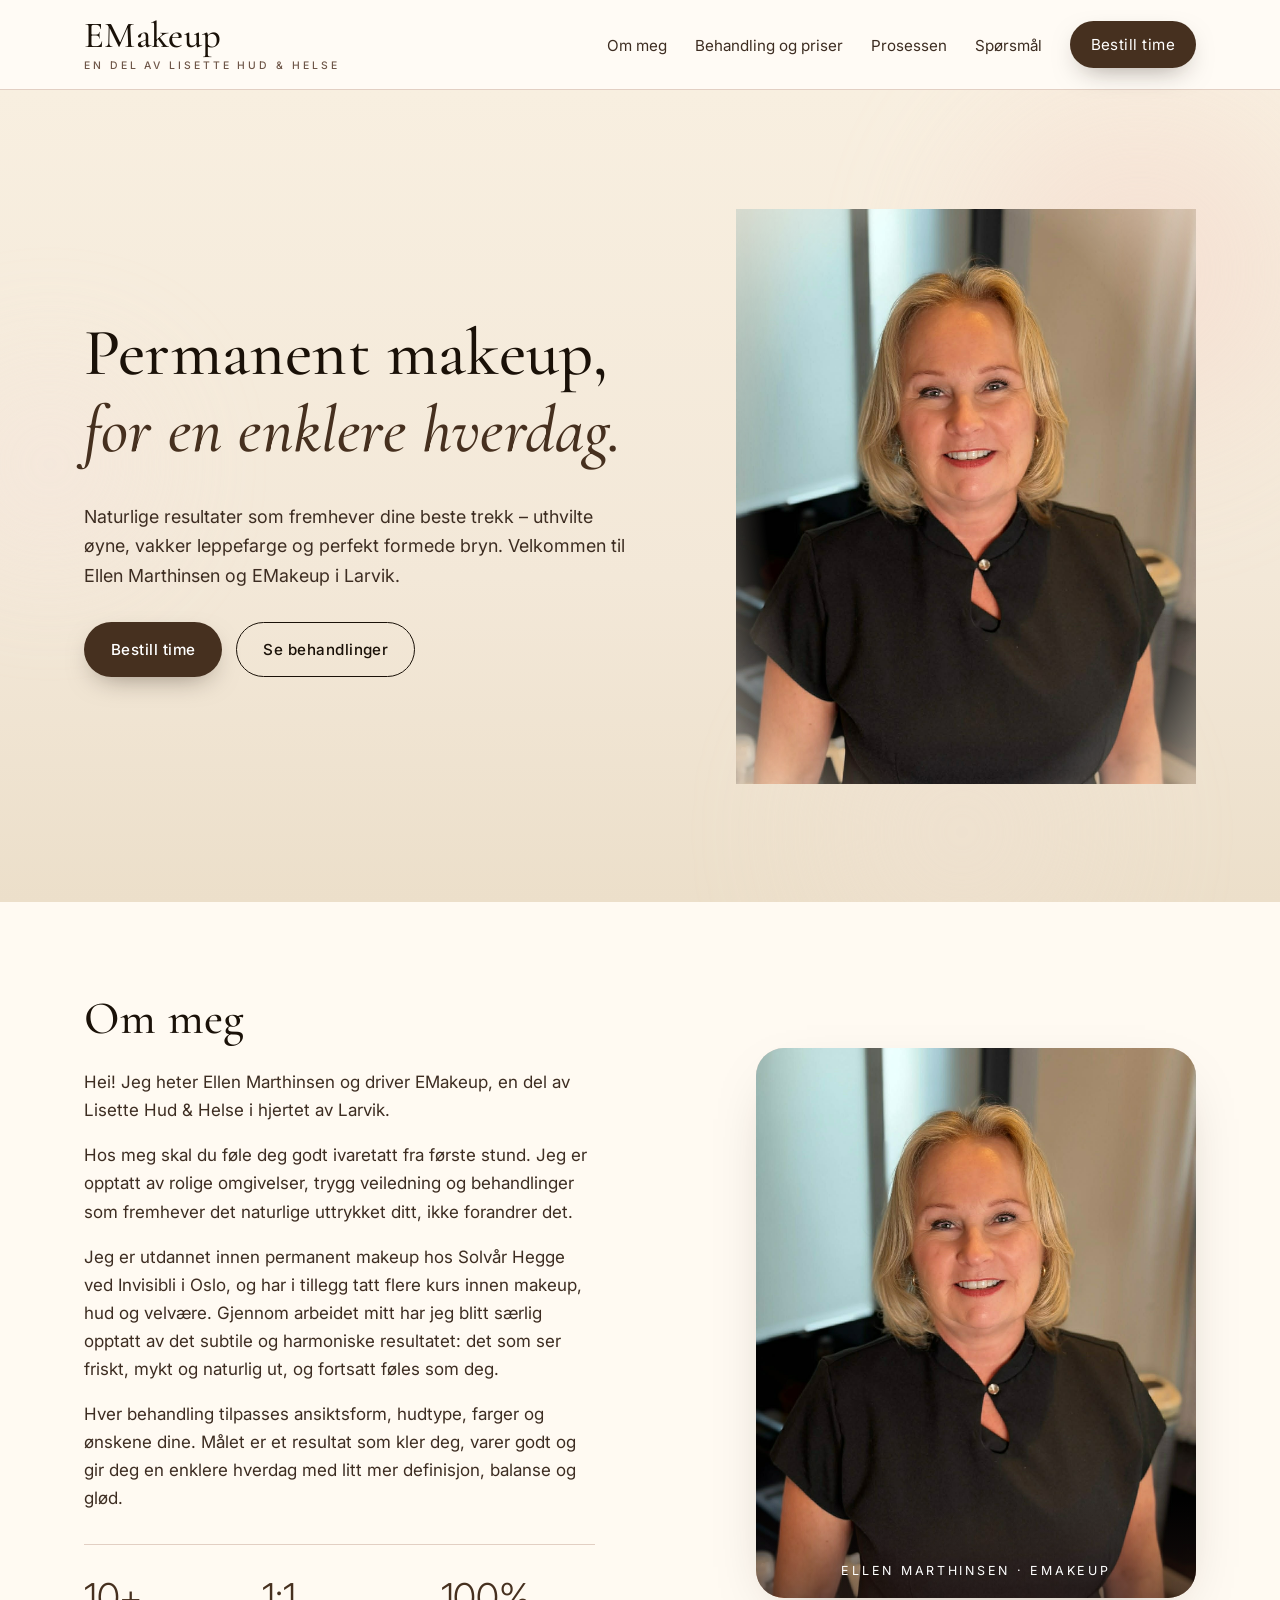
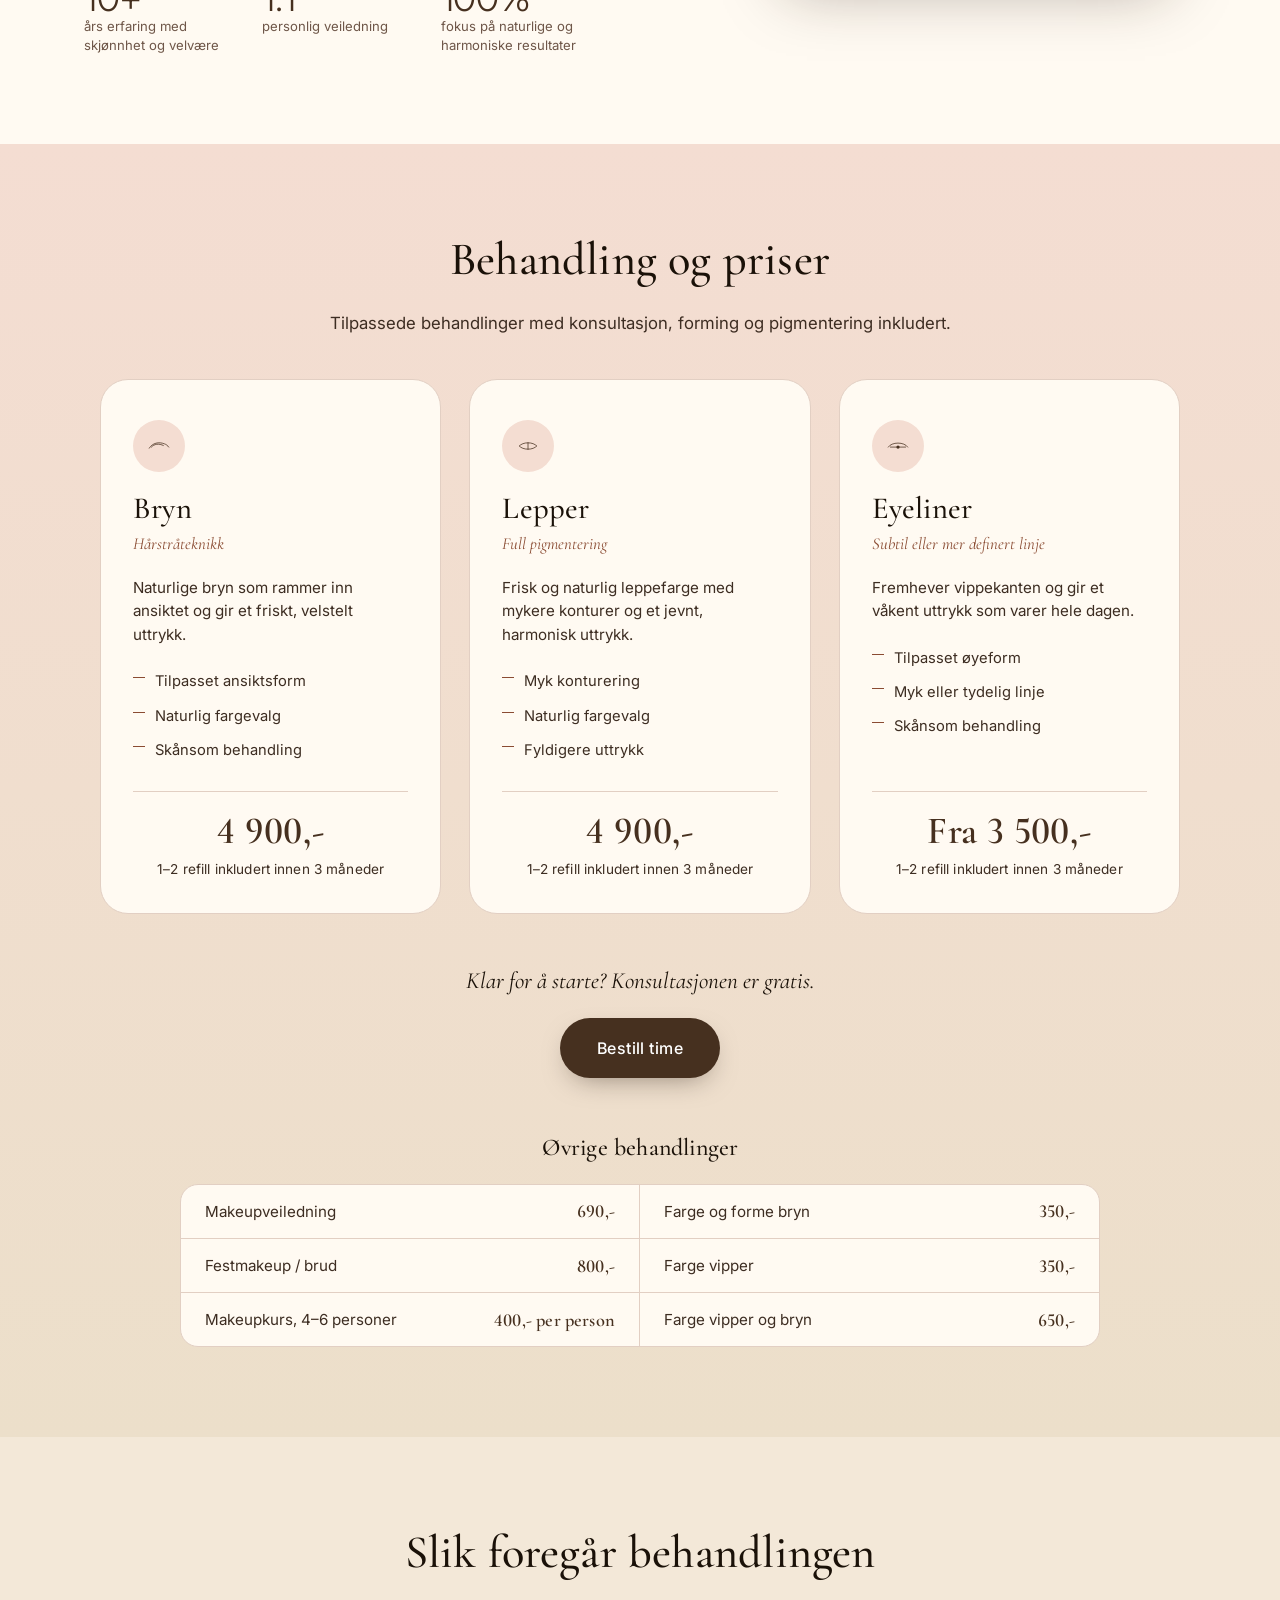
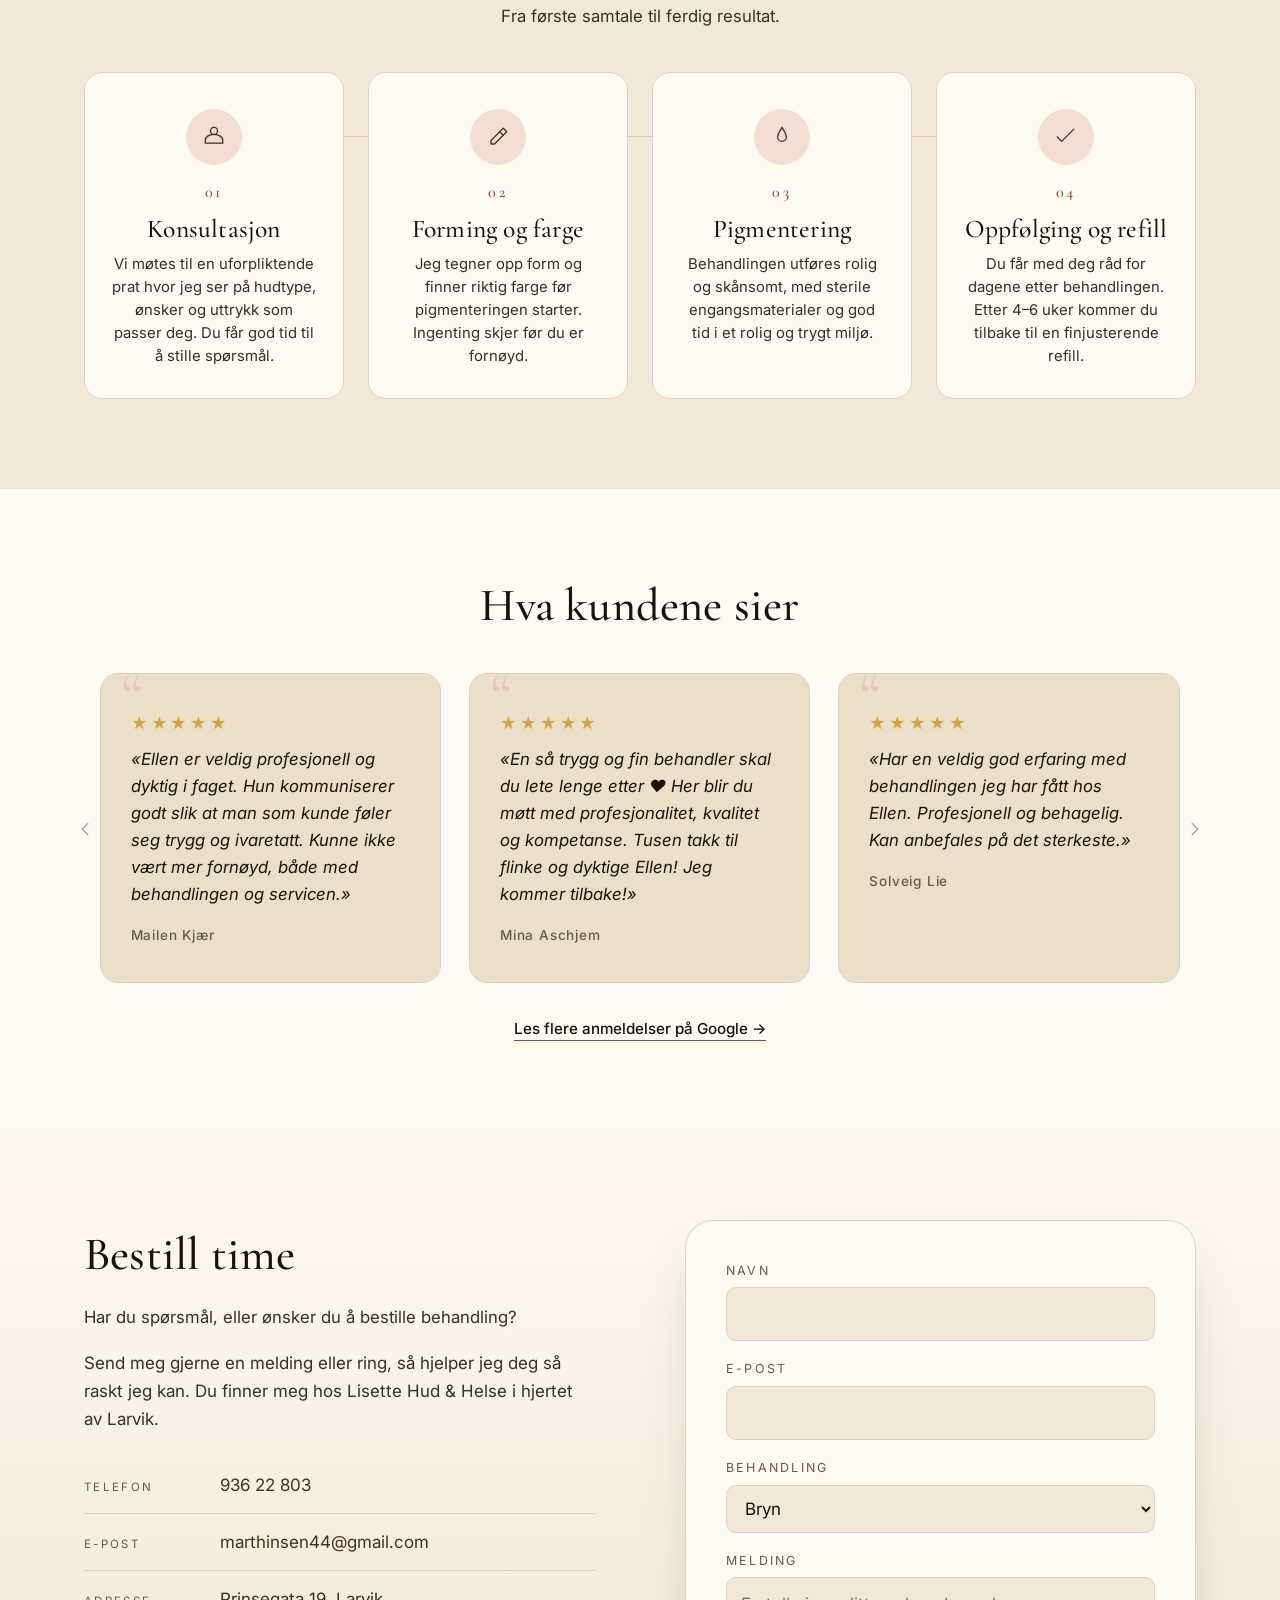
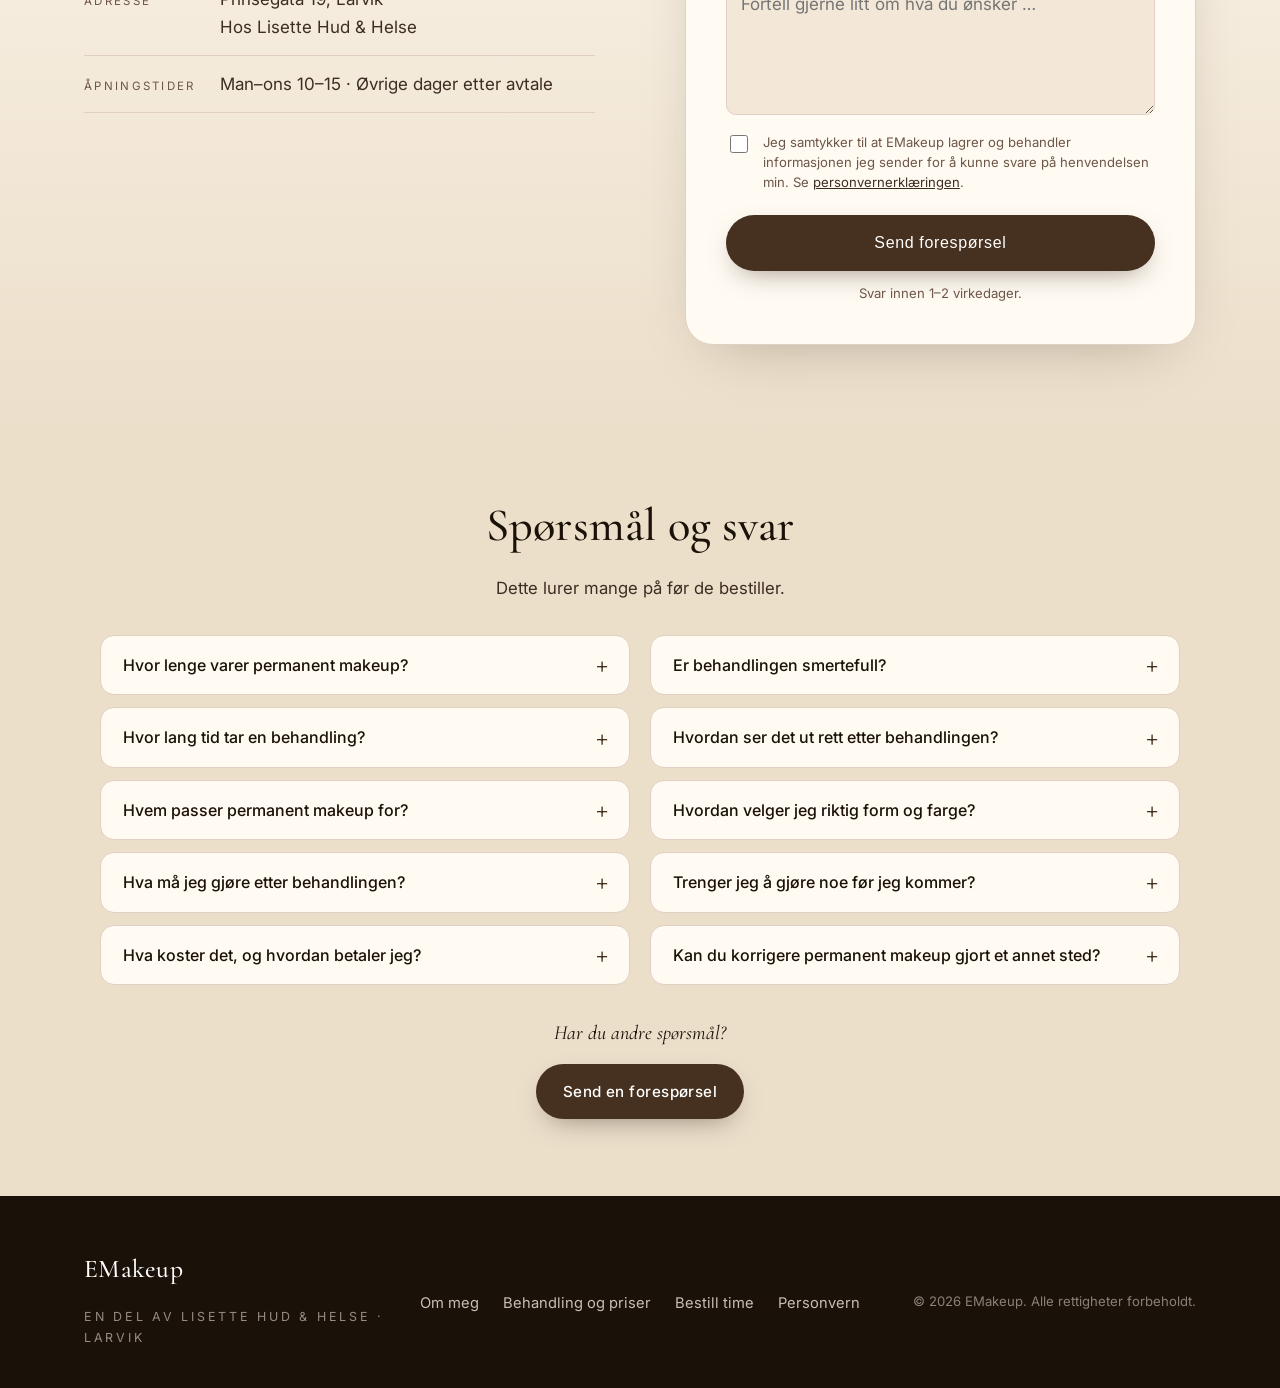
==== index.html @ 8c4042f7 "hero: add Ellen portrait with soft mask, tighten mobile UX - Hero is now a 2-col grid with text left" ====
<!DOCTYPE html>
<html lang="nb">
<head>
  <meta charset="UTF-8" />
  <meta name="viewport" content="width=device-width, initial-scale=1.0" />
  <title>EMakeup – Permanent makeup i Larvik | Ellen Marthinsen</title>
  <meta name="description" content="EMakeup tilbyr skånsom og naturlig permanent makeup i Larvik. Pigmentering av bryn, lepper og eyeliner. En del av Lisette Hud &amp; Helse." />
  <meta name="keywords" content="permanent makeup, pigmentering, bryn, lepper, eyeliner, Larvik, Ellen Marthinsen, EMakeup, hårstråteknikk, lip blush" />
  <meta name="author" content="Ellen Marthinsen" />
  <link rel="canonical" href="https://emakeup.no/" />

  <!-- Open Graph -->
  <meta property="og:type" content="website" />
  <meta property="og:title" content="EMakeup – Permanent makeup i Larvik" />
  <meta property="og:description" content="Naturlige resultater som fremhever dine beste trekk. Permanent makeup ved Ellen Marthinsen, en del av Lisette Hud &amp; Helse i Larvik." />
  <meta property="og:url" content="https://emakeup.no/" />
  <meta property="og:image" content="https://emakeup.no/ellen.jpeg" />
  <meta property="og:locale" content="nb_NO" />
  <meta property="og:site_name" content="EMakeup" />

  <!-- Twitter -->
  <meta name="twitter:card" content="summary_large_image" />
  <meta name="twitter:title" content="EMakeup – Permanent makeup i Larvik" />
  <meta name="twitter:description" content="Naturlige resultater som fremhever dine beste trekk. Permanent makeup ved Ellen Marthinsen i Larvik." />
  <meta name="twitter:image" content="https://emakeup.no/ellen.jpeg" />

  <link rel="preconnect" href="https://fonts.googleapis.com" />
  <link rel="preconnect" href="https://fonts.gstatic.com" crossorigin />
  <link href="https://fonts.googleapis.com/css2?family=Cormorant+Garamond:wght@400;500;600&family=Inter:wght@300;400;500;600&display=swap" rel="stylesheet" />
  <link rel="stylesheet" href="styles.css" />

  <!-- Structured data: LocalBusiness -->
  <script type="application/ld+json">
  {
    "@context": "https://schema.org",
    "@type": "BeautySalon",
    "name": "EMakeup",
    "alternateName": "EMakeup – Ellen Marthinsen",
    "description": "Permanent makeup-studio i Larvik. Skånsom pigmentering av bryn, lepper og eyeliner ved Ellen Marthinsen.",
    "image": "https://emakeup.no/ellen.jpeg",
    "url": "https://emakeup.no/",
    "telephone": "+4793622803",
    "email": "marthinsen44@gmail.com",
    "priceRange": "$$",
    "address": {
      "@type": "PostalAddress",
      "streetAddress": "Prinsegata 19",
      "addressLocality": "Larvik",
      "addressCountry": "NO"
    },
    "openingHoursSpecification": [
      {
        "@type": "OpeningHoursSpecification",
        "dayOfWeek": ["Monday", "Tuesday", "Wednesday"],
        "opens": "10:00",
        "closes": "15:00"
      }
    ],
    "founder": {
      "@type": "Person",
      "name": "Ellen Marthinsen"
    },
    "areaServed": "Larvik og omegn",
    "makesOffer": [
      { "@type": "Offer", "name": "Pigmentering av bryn (hårstråteknikk)", "price": "4900", "priceCurrency": "NOK" },
      { "@type": "Offer", "name": "Pigmentering av lepper (full pigmentering)", "price": "4900", "priceCurrency": "NOK" },
      { "@type": "Offer", "name": "Eyeliner", "price": "3500", "priceCurrency": "NOK", "description": "Fra 3 500,-" }
    ]
  }
  </script>

  <!-- Structured data: FAQ -->
  <script type="application/ld+json">
  {
    "@context": "https://schema.org",
    "@type": "FAQPage",
    "mainEntity": [
      {
        "@type": "Question",
        "name": "Hvor lenge varer permanent makeup?",
        "acceptedAnswer": { "@type": "Answer", "text": "Resultatet varer som regel mellom 1 og 3 år, avhengig av hudtype, livsstil og hvor mye sol huden utsettes for. For å holde fargen frisk og jevn anbefales en oppfriskning hvert 1–2 år." }
      },
      {
        "@type": "Question",
        "name": "Er behandlingen smertefull?",
        "acceptedAnswer": { "@type": "Answer", "text": "De fleste opplever behandlingen som helt overkommelig. Det brukes en mild bedøvelseskrem for å gjøre opplevelsen så behagelig som mulig." }
      },
      {
        "@type": "Question",
        "name": "Hvor lang tid tar en behandling?",
        "acceptedAnswer": { "@type": "Answer", "text": "Sett av rundt 2 timer til den første behandlingen. Da er det god tid til konsultasjon, opptegning, fargevalg og selve pigmenteringen. Refill tar vanligvis rundt 1 time." }
      },
      {
        "@type": "Question",
        "name": "Hvordan ser det ut rett etter behandlingen?",
        "acceptedAnswer": { "@type": "Answer", "text": "Området kan være litt rødt eller hovent rett etter behandlingen. Fargen vil også være tydeligere i starten, før den gradvis blir mykere. Det endelige resultatet ser man etter 4–6 uker." }
      },
      {
        "@type": "Question",
        "name": "Hvem passer permanent makeup for?",
        "acceptedAnswer": { "@type": "Answer", "text": "Permanent makeup passer for mange som ønsker en enklere hverdag, mer definisjon eller et mykere og mer velstelt uttrykk." }
      }
    ]
  }
  </script>
</head>
<body>
  <header class="site-header">
    <div class="container header-inner">
      <a href="#topp" class="brand" aria-label="EMakeup – til toppen">
        <span class="brand-main">EMakeup</span>
        <span class="brand-sub">en del av Lisette Hud &amp; Helse</span>
      </a>
      <nav class="nav" aria-label="Hovedmeny">
        <button class="nav-toggle" aria-expanded="false" aria-controls="primary-nav">
          <span></span><span></span><span></span>
          <span class="sr-only">Meny</span>
        </button>
        <ul id="primary-nav" class="nav-list">
          <li><a href="#om">Om meg</a></li>
          <li><a href="#behandlinger">Behandling og priser</a></li>
          <li><a href="#prosessen">Prosessen</a></li>
          <li><a href="#faq">Spørsmål</a></li>
          <li><a href="#kontakt" class="btn btn-cta btn-small">Bestill time</a></li>
        </ul>
      </nav>
    </div>
  </header>

  <main id="topp">
    <section class="hero" aria-labelledby="hero-title">
      <div class="container hero-inner">
        <div class="hero-text">
          <h1 id="hero-title">Permanent makeup,<br /><em>for en enklere hverdag.</em></h1>
          <p class="lede">
            Naturlige resultater som fremhever dine beste trekk – uthvilte øyne,
            vakker leppefarge og perfekt formede bryn. Velkommen til Ellen Marthinsen
            og EMakeup i Larvik.
          </p>
          <div class="hero-actions">
            <a class="btn btn-cta" href="#kontakt">Bestill time</a>
            <a class="btn btn-ghost" href="#behandlinger">Se behandlinger</a>
          </div>
        </div>
        <div class="hero-image" aria-hidden="true">
          <img src="ellen.jpeg" alt="" loading="eager" />
        </div>
      </div>
      <div class="hero-art" aria-hidden="true">
        <div class="blob blob-1"></div>
        <div class="blob blob-2"></div>
        <div class="blob blob-3"></div>
      </div>
    </section>

    <section id="om" class="section section-light" aria-labelledby="om-title">
      <div class="container grid-2">
        <div class="stack">
          <h2 id="om-title">Om meg</h2>

          <p>
            Hei! Jeg heter Ellen Marthinsen og driver EMakeup, en del av Lisette Hud &amp; Helse
            i hjertet av Larvik.
          </p>
          <p>
            Hos meg skal du føle deg godt ivaretatt fra første stund. Jeg er opptatt av rolige
            omgivelser, trygg veiledning og behandlinger som fremhever det naturlige uttrykket
            ditt, ikke forandrer det.
          </p>
          <p>
            Jeg er utdannet innen permanent makeup hos Solvår Hegge ved Invisibli i Oslo,
            og har i tillegg tatt flere kurs innen makeup, hud og velvære. Gjennom arbeidet
            mitt har jeg blitt særlig opptatt av det subtile og harmoniske resultatet:
            det som ser friskt, mykt og naturlig ut, og fortsatt føles som deg.
          </p>
          <p>
            Hver behandling tilpasses ansiktsform, hudtype, farger og ønskene dine. Målet er
            et resultat som kler deg, varer godt og gir deg en enklere hverdag med litt mer
            definisjon, balanse og glød.
          </p>

          <div class="facts">
            <div>
              <span class="fact-num">10+</span>
              <span class="fact-label">års erfaring med skjønnhet og velvære</span>
            </div>
            <div>
              <span class="fact-num">1:1</span>
              <span class="fact-label">personlig veiledning</span>
            </div>
            <div>
              <span class="fact-num">100%</span>
              <span class="fact-label">fokus på naturlige og harmoniske resultater</span>
            </div>
          </div>
        </div>
        <div class="portrait">
          <div class="portrait-frame">
            <img src="ellen.jpeg" alt="Ellen Marthinsen, pigmentør og innehaver av EMakeup i Larvik" class="portrait-photo" loading="lazy" />
            <span class="portrait-caption">Ellen Marthinsen · EMakeup</span>
          </div>
        </div>
      </div>
    </section>

    <section id="behandlinger" class="section section-blush" aria-labelledby="behandlinger-title">
      <div class="container">
        <div class="section-head">
          <h2 id="behandlinger-title">Behandling og priser</h2>
          <p class="section-lede">
            Tilpassede behandlinger med konsultasjon, forming og pigmentering inkludert.
          </p>
        </div>

        <div class="treatments">
          <article class="treatment" data-treatment="Bryn" tabindex="0" role="link" aria-label="Bestill bryn">
            <div class="treatment-top">
              <div class="treatment-icon" aria-hidden="true">
                <svg viewBox="0 0 48 48" fill="none" stroke="currentColor" stroke-width="1.4" stroke-linecap="round">
                  <path d="M6 28c6-10 18-12 28-8 3 1 6 3 8 6" />
                  <path d="M10 26c5-6 14-7 22-3" />
                </svg>
              </div>
              <h3 class="treatment-title">Bryn</h3>
              <p class="treatment-subtitle">Hårstråteknikk</p>
              <p class="treatment-desc">
                Naturlige bryn som rammer inn ansiktet og gir et friskt, velstelt uttrykk.
              </p>
              <ul class="treatment-list">
                <li>Tilpasset ansiktsform</li>
                <li>Naturlig fargevalg</li>
                <li>Skånsom behandling</li>
              </ul>
            </div>
            <div class="treatment-price">
              <span class="treatment-amount price">4 900,-</span>
              <span class="treatment-note">1–2 refill inkludert innen 3 måneder</span>
            </div>
          </article>

          <article class="treatment" data-treatment="Lepper" tabindex="0" role="link" aria-label="Bestill lepper">
            <div class="treatment-top">
              <div class="treatment-icon" aria-hidden="true">
                <svg viewBox="0 0 48 48" fill="none" stroke="currentColor" stroke-width="1.4" stroke-linecap="round">
                  <path d="M8 24c6-8 26-8 32 0" />
                  <path d="M8 24c6 8 26 8 32 0" />
                  <path d="M24 18v12" />
                </svg>
              </div>
              <h3 class="treatment-title">Lepper</h3>
              <p class="treatment-subtitle">Full pigmentering</p>
              <p class="treatment-desc">
                Frisk og naturlig leppefarge med mykere konturer og et jevnt, harmonisk uttrykk.
              </p>
              <ul class="treatment-list">
                <li>Myk konturering</li>
                <li>Naturlig fargevalg</li>
                <li>Fyldigere uttrykk</li>
              </ul>
            </div>
            <div class="treatment-price">
              <span class="treatment-amount price">4 900,-</span>
              <span class="treatment-note">1–2 refill inkludert innen 3 måneder</span>
            </div>
          </article>

          <article class="treatment treatment-eyeliner" data-treatment="Eyeliner" tabindex="0" role="link" aria-label="Bestill eyeliner">
            <div class="treatment-top">
              <div class="treatment-icon" aria-hidden="true">
                <svg viewBox="0 0 48 48" fill="none" stroke="currentColor" stroke-width="1.4" stroke-linecap="round">
                  <path d="M6 26c6-10 30-10 36 0" />
                  <path d="M10 26h28" />
                  <circle cx="24" cy="26" r="3" fill="currentColor" stroke="none" />
                </svg>
              </div>
              <h3 class="treatment-title">Eyeliner</h3>
              <p class="treatment-subtitle">Subtil eller mer definert linje</p>
              <p class="treatment-desc">
                Fremhever vippekanten og gir et våkent uttrykk som varer hele dagen.
              </p>
              <ul class="treatment-list">
                <li>Tilpasset øyeform</li>
                <li>Myk eller tydelig linje</li>
                <li>Skånsom behandling</li>
              </ul>
            </div>
            <div class="treatment-price treatment-price-default">
              <span class="treatment-amount price">Fra 3 500,-</span>
              <span class="treatment-note">1–2 refill inkludert innen 3 måneder</span>
            </div>
            <div class="treatment-price treatment-price-variants" aria-hidden="true">
              <ul class="treatment-variants">
                <li><span>Kun øvre vippekant</span><span class="price">3 500,-</span></li>
                <li><span>Øvre og nedre vippekant</span><span class="price">4 000,-</span></li>
                <li><span>Bredere linje eller med vipp</span><span class="price">4 500,-</span></li>
              </ul>
            </div>
          </article>
        </div>

        <div class="cta-row">
          <p class="cta-row-text">Klar for å starte? Konsultasjonen er gratis.</p>
          <a class="btn btn-cta" href="#kontakt">Bestill time</a>
        </div>

        <div class="price-extras">
          <h3 class="price-extras-title">Øvrige behandlinger</h3>
          <ul class="price-extras-list">
            <li data-treatment="Andre behandlinger"><span>Makeupveiledning</span><span class="price">690,-</span></li>
            <li data-treatment="Andre behandlinger"><span>Farge og forme bryn</span><span class="price">350,-</span></li>
            <li data-treatment="Andre behandlinger"><span>Festmakeup / brud</span><span class="price">800,-</span></li>
            <li data-treatment="Andre behandlinger"><span>Farge vipper</span><span class="price">350,-</span></li>
            <li data-treatment="Andre behandlinger"><span>Makeupkurs, 4–6 personer</span><span class="price">400,- per person</span></li>
            <li data-treatment="Andre behandlinger"><span>Farge vipper og bryn</span><span class="price">650,-</span></li>
          </ul>
        </div>
      </div>
    </section>

    <section id="prosessen" class="section" aria-labelledby="prosessen-title">
      <div class="container">
        <div class="section-head">
          <h2 id="prosessen-title">Slik foregår behandlingen</h2>
          <p class="section-lede">Fra første samtale til ferdig resultat.</p>
        </div>
        <ol class="steps">
          <li>
            <div class="step-icon" aria-hidden="true">
              <svg viewBox="0 0 32 32" fill="none" stroke="currentColor" stroke-width="1.5" stroke-linecap="round" stroke-linejoin="round">
                <path d="M6 20c0-4 4-7 10-7s10 3 10 7v3H6v-3z" />
                <circle cx="16" cy="9" r="4" />
              </svg>
            </div>
            <span class="step-num">01</span>
            <h3>Konsultasjon</h3>
            <p>Vi møtes til en uforpliktende prat hvor jeg ser på hudtype, ønsker og uttrykk som passer deg. Du får god tid til å stille spørsmål.</p>
          </li>
          <li>
            <div class="step-icon" aria-hidden="true">
              <svg viewBox="0 0 32 32" fill="none" stroke="currentColor" stroke-width="1.5" stroke-linecap="round" stroke-linejoin="round">
                <path d="M22 6l4 4-14 14H8v-4L22 6z" />
                <path d="M18 10l4 4" />
              </svg>
            </div>
            <span class="step-num">02</span>
            <h3>Forming og farge</h3>
            <p>Jeg tegner opp form og finner riktig farge før pigmenteringen starter. Ingenting skjer før du er fornøyd.</p>
          </li>
          <li>
            <div class="step-icon" aria-hidden="true">
              <svg viewBox="0 0 32 32" fill="none" stroke="currentColor" stroke-width="1.5" stroke-linecap="round" stroke-linejoin="round">
                <path d="M16 5c-2 4-5 7-5 11a5 5 0 0010 0c0-4-3-7-5-11z" />
              </svg>
            </div>
            <span class="step-num">03</span>
            <h3>Pigmentering</h3>
            <p>Behandlingen utføres rolig og skånsomt, med sterile engangsmaterialer og god tid i et rolig og trygt miljø.</p>
          </li>
          <li>
            <div class="step-icon" aria-hidden="true">
              <svg viewBox="0 0 32 32" fill="none" stroke="currentColor" stroke-width="1.5" stroke-linecap="round" stroke-linejoin="round">
                <path d="M6 16l5 5 14-14" />
              </svg>
            </div>
            <span class="step-num">04</span>
            <h3>Oppfølging og refill</h3>
            <p>Du får med deg råd for dagene etter behandlingen. Etter 4–6 uker kommer du tilbake til en finjusterende refill.</p>
          </li>
        </ol>
      </div>
    </section>

    <section class="section section-light section-reviews" aria-labelledby="reviews-title">
      <div class="container">
        <div class="section-head">
          <h2 id="reviews-title">Hva kundene sier</h2>
        </div>
        <div class="reviews-carousel">
          <button class="reviews-arrow reviews-prev" type="button" aria-label="Forrige anmeldelser">
            <svg viewBox="0 0 24 24" fill="none" stroke="currentColor" stroke-width="1.4" stroke-linecap="round" stroke-linejoin="round" aria-hidden="true"><path d="M15 18l-6-6 6-6"/></svg>
          </button>
          <div class="reviews-viewport">
            <div class="quotes reviews-track">
              <figure class="quote">
                <div class="quote-stars" aria-label="5 av 5 stjerner">★★★★★</div>
                <blockquote>«Ellen er veldig profesjonell og dyktig i faget. Hun kommuniserer godt slik at man som kunde føler seg trygg og ivaretatt. Kunne ikke vært mer fornøyd, både med behandlingen og servicen.»</blockquote>
                <figcaption>Mailen Kjær</figcaption>
              </figure>
              <figure class="quote">
                <div class="quote-stars" aria-label="5 av 5 stjerner">★★★★★</div>
                <blockquote>«En så trygg og fin behandler skal du lete lenge etter ❤️ Her blir du møtt med profesjonalitet, kvalitet og kompetanse. Tusen takk til flinke og dyktige Ellen! Jeg kommer tilbake!»</blockquote>
                <figcaption>Mina Aschjem</figcaption>
              </figure>
              <figure class="quote">
                <div class="quote-stars" aria-label="5 av 5 stjerner">★★★★★</div>
                <blockquote>«Har en veldig god erfaring med behandlingen jeg har fått hos Ellen. Profesjonell og behagelig. Kan anbefales på det sterkeste.»</blockquote>
                <figcaption>Solveig Lie</figcaption>
              </figure>
              <figure class="quote">
                <div class="quote-stars" aria-label="5 av 5 stjerner">★★★★★</div>
                <blockquote>«Er veldig fornøyd med permanent makeup-behandling hos Ellen. Bryn og eyeliner. Har erfaring fra Oslo og Sandefjord.»</blockquote>
                <figcaption>Tone Elisabeth Jacobsen</figcaption>
              </figure>
              <figure class="quote">
                <div class="quote-stars" aria-label="5 av 5 stjerner">★★★★★</div>
                <blockquote>«Jeg kan absolutt anbefale permanent make-up hos Ellen. Hun er profesjonell og dyktig. Må si at jeg er meget fornøyd.»</blockquote>
                <figcaption>Sylvi Næss</figcaption>
              </figure>
            </div>
          </div>
          <button class="reviews-arrow reviews-next" type="button" aria-label="Flere anmeldelser">
            <svg viewBox="0 0 24 24" fill="none" stroke="currentColor" stroke-width="1.4" stroke-linecap="round" stroke-linejoin="round" aria-hidden="true"><path d="M9 18l6-6-6-6"/></svg>
          </button>
        </div>
        <p class="reviews-link">
          <a href="https://www.google.com/search?q=emakeup+larvik" target="_blank" rel="noopener">Les flere anmeldelser på Google →</a>
        </p>
      </div>
    </section>

    <section id="kontakt" class="section section-contact" aria-labelledby="kontakt-title">
      <div class="container grid-2">
        <div class="stack">
          <h2 id="kontakt-title">Bestill time</h2>
          <p class="section-lede">Har du spørsmål, eller ønsker du å bestille behandling?</p>
          <p>
            Send meg gjerne en melding eller ring, så hjelper jeg deg så raskt jeg kan.
            Du finner meg hos Lisette Hud &amp; Helse i hjertet av Larvik.
          </p>
          <ul class="contact-list">
            <li>
              <span class="contact-label">Telefon</span>
              <a href="tel:+4793622803">936 22 803</a>
            </li>
            <li>
              <span class="contact-label">E-post</span>
              <a href="mailto:marthinsen44@gmail.com">marthinsen44@gmail.com</a>
            </li>
            <li>
              <span class="contact-label">Adresse</span>
              <span>Prinsegata 19, Larvik<br />Hos Lisette Hud &amp; Helse</span>
            </li>
            <li>
              <span class="contact-label">Åpningstider</span>
              <span>Man–ons 10–15 · Øvrige dager etter avtale</span>
            </li>
          </ul>
        </div>
        <form class="contact-form" action="https://api.web3forms.com/submit" method="POST" novalidate>
          <input type="hidden" name="access_key" value="ca9d68c4-1706-4856-a0ac-83eaca30d6dd" />
          <input type="hidden" name="subject" value="Ny henvendelse fra emakeup.no" />
          <input type="hidden" name="from_name" value="EMakeup nettside" />
          <input type="checkbox" name="botcheck" style="display:none" tabindex="-1" autocomplete="off" />

          <div class="field">
            <label for="name">Navn</label>
            <input id="name" name="name" type="text" autocomplete="name" required />
          </div>
          <div class="field">
            <label for="email">E-post</label>
            <input id="email" name="email" type="email" autocomplete="email" required />
          </div>
          <div class="field">
            <label for="treatment">Behandling</label>
            <select id="treatment" name="treatment">
              <option>Bryn</option>
              <option>Lepper</option>
              <option>Eyeliner</option>
              <option>Refill / oppfriskning</option>
              <option>Andre behandlinger</option>
              <option>Generelt spørsmål</option>
            </select>
          </div>
          <div class="field">
            <label for="message">Melding</label>
            <textarea id="message" name="message" rows="4" placeholder="Fortell gjerne litt om hva du ønsker …"></textarea>
          </div>
          <div class="field field-consent">
            <label class="consent">
              <input id="consent" name="consent" type="checkbox" required />
              <span>
                Jeg samtykker til at EMakeup lagrer og behandler informasjonen jeg sender for å kunne svare på henvendelsen min. Se <a href="personvern.html">personvernerklæringen</a>.
              </span>
            </label>
          </div>
          <button class="btn btn-cta" type="submit">Send forespørsel</button>
          <p class="form-note">Svar innen 1–2 virkedager.</p>
        </form>
      </div>
    </section>

    <section id="faq" class="section section-faq" aria-labelledby="faq-title">
      <div class="container">
        <div class="section-head">
          <h2 id="faq-title">Spørsmål og svar</h2>
          <p class="section-lede">Dette lurer mange på før de bestiller.</p>
        </div>
        <div class="faq">
          <details class="faq-item">
            <summary>Hvor lenge varer permanent makeup?</summary>
            <div class="faq-answer">
              <p>Resultatet varer som regel mellom 1 og 3 år, avhengig av hudtype, livsstil og hvor mye sol huden utsettes for. For å holde fargen frisk og jevn anbefales en oppfriskning hvert 1–2 år.</p>
            </div>
          </details>

          <details class="faq-item">
            <summary>Er behandlingen smertefull?</summary>
            <div class="faq-answer">
              <p>De fleste opplever behandlingen som helt overkommelig. Det brukes en mild bedøvelseskrem for å gjøre opplevelsen så behagelig som mulig.</p>
            </div>
          </details>

          <details class="faq-item">
            <summary>Hvor lang tid tar en behandling?</summary>
            <div class="faq-answer">
              <p>Sett av rundt 2 timer til den første behandlingen. Da er det god tid til konsultasjon, opptegning, fargevalg og selve pigmenteringen. Refill tar vanligvis rundt 1 time.</p>
            </div>
          </details>

          <details class="faq-item">
            <summary>Hvordan ser det ut rett etter behandlingen?</summary>
            <div class="faq-answer">
              <p>Området kan være litt rødt eller hovent rett etter behandlingen. Fargen vil også være tydeligere i starten, før den gradvis blir mykere. Det endelige resultatet ser man etter 4–6 uker.</p>
            </div>
          </details>

          <details class="faq-item">
            <summary>Hvem passer permanent makeup for?</summary>
            <div class="faq-answer">
              <p>Permanent makeup passer for mange som ønsker en enklere hverdag, mer definisjon eller et mykere og mer velstelt uttrykk. Det kan være aktuelt for deg som ønsker mer form på brynene, friskere leppefarge eller en diskret markering av øynene. Ta kontakt før du bestiller dersom du er gravid, ammer, har hudsykdommer eller bruker medisiner som kan påvirke behandlingen.</p>
            </div>
          </details>

          <details class="faq-item">
            <summary>Hvordan velger jeg riktig form og farge?</summary>
            <div class="faq-answer">
              <p>Du får god veiledning før behandlingen. Sammen ser vi på ansiktsform, hudtone, naturlige farger og ønsket uttrykk. Form tegnes opp på forhånd, og ingenting pigmenteres før du er fornøyd.</p>
            </div>
          </details>

          <details class="faq-item">
            <summary>Hva må jeg gjøre etter behandlingen?</summary>
            <div class="faq-answer">
              <p>Du får med deg enkle råd for dagene etter behandlingen. Generelt bør området holdes rent og tørt de første dagene, og du bør unngå sol, badstue, svømming og hard trening i en periode etterpå.</p>
            </div>
          </details>

          <details class="faq-item">
            <summary>Trenger jeg å gjøre noe før jeg kommer?</summary>
            <div class="faq-answer">
              <p>Unngå alkohol, sterke smertestillende og kraftig peeling i dagene før behandlingen. Møt gjerne uten sminke i området som skal pigmenteres, og spis et godt måltid før timen. Ved eyeliner må du komme uten vippeextensions og kontaktlinser.</p>
            </div>
          </details>

          <details class="faq-item">
            <summary>Hva koster det, og hvordan betaler jeg?</summary>
            <div class="faq-answer">
              <p>Du finner oppdaterte priser i <a href="#behandlinger">prisoversikten</a>. Konsultasjonen er gratis ved bestilt behandling. Det er mulig å betale med vanlige betalingskort og Vipps.</p>
            </div>
          </details>

          <details class="faq-item">
            <summary>Kan du korrigere permanent makeup gjort et annet sted?</summary>
            <div class="faq-answer">
              <p>I mange tilfeller, ja. Det vurderes alltid individuelt, fordi tidligere pigmentering, farge og form har mye å si for hva som er mulig. Send gjerne et bilde i forkant, så kan Ellen gi en første vurdering.</p>
            </div>
          </details>
        </div>

        <div class="faq-cta">
          <p>Har du andre spørsmål?</p>
          <a class="btn btn-cta" href="#kontakt" data-treatment="Generelt spørsmål">Send en forespørsel</a>
        </div>
      </div>
    </section>
  </main>

  <footer class="site-footer">
    <div class="container footer-inner">
      <div>
        <p class="brand-main">EMakeup</p>
        <p class="footer-sub">En del av Lisette Hud &amp; Helse · Larvik</p>
      </div>
      <nav aria-label="Bunnmeny">
        <ul class="footer-nav">
          <li><a href="#om">Om meg</a></li>
          <li><a href="#behandlinger">Behandling og priser</a></li>
          <li><a href="#kontakt">Bestill time</a></li>
          <li><a href="personvern.html">Personvern</a></li>
        </ul>
      </nav>
      <p class="copyright">© <span id="year"></span> EMakeup. Alle rettigheter forbeholdt.</p>
    </div>
  </footer>

  <div class="mobile-cta" aria-label="Hurtig kontakt">
    <a class="mobile-cta-call" href="tel:+4793622803" aria-label="Ring 936 22 803">
      <svg viewBox="0 0 24 24" fill="none" stroke="currentColor" stroke-width="1.7" stroke-linecap="round" stroke-linejoin="round" aria-hidden="true"><path d="M22 16.92v3a2 2 0 01-2.18 2 19.79 19.79 0 01-8.63-3.07 19.5 19.5 0 01-6-6 19.79 19.79 0 01-3.07-8.67A2 2 0 014.11 2h3a2 2 0 012 1.72c.13.96.36 1.9.7 2.81a2 2 0 01-.45 2.11L8.09 9.91a16 16 0 006 6l1.27-1.27a2 2 0 012.11-.45c.91.34 1.85.57 2.81.7A2 2 0 0122 16.92z"/></svg>
      Ring
    </a>
    <a class="mobile-cta-book" href="#kontakt">Bestill time</a>
  </div>

  <script src="script.js"></script>
</body>
</html>
---- styles.css ----
:root {
  --bg: #f3e8d8;
  --bg-soft: #ecdfca;
  --blush: #f4ddd2;
  --blush-deep: #e6c8bb;
  --cream: #fffaf2;
  --ink: #1a1108;
  --ink-soft: #3d2d22;
  --muted: #6e5648;
  --line: #e2cfc3;
  --accent: #8a4b32;
  --accent-deep: #46301f;
  --cta: #46301f;
  --cta-hover: #2e1d11;
  --gold: #c9a27a;
  --shadow: 0 20px 60px -30px rgba(40, 22, 12, 0.35);
  --radius: 18px;
  --radius-lg: 28px;
  --maxw: 1160px;
  --font-body: 'Inter', system-ui, -apple-system, sans-serif;
  --font-display: 'Cormorant Garamond', 'Times New Roman', serif;
}

* { box-sizing: border-box; }

html { scroll-behavior: smooth; }

body {
  margin: 0;
  font-family: var(--font-body);
  font-weight: 400;
  color: var(--ink-soft);
  background: var(--bg);
  line-height: 1.65;
  font-size: 17px;
  -webkit-font-smoothing: antialiased;
  -moz-osx-font-smoothing: grayscale;
  text-rendering: optimizeLegibility;
}

img { max-width: 100%; display: block; }

a {
  color: var(--accent-deep);
  text-decoration: none;
  transition: color .2s ease;
}
a:hover { color: var(--ink); }

:focus-visible {
  outline: 2px solid var(--accent-deep);
  outline-offset: 3px;
  border-radius: 4px;
}

h1, h2, h3 {
  font-family: var(--font-display);
  font-weight: 500;
  color: var(--ink);
  letter-spacing: 0.2px;
  line-height: 1.15;
  margin: 0 0 .5em;
}
h1 { font-size: clamp(2.4rem, 5.2vw, 4.4rem); }
h1 em {
  font-style: italic;
  color: var(--accent-deep);
  font-weight: 500;
  display: inline-block;
}
h2 { font-size: clamp(1.9rem, 3.8vw, 2.9rem); }
h3 { font-size: 1.35rem; }

p { margin: 0 0 1em; }

.container {
  width: 100%;
  max-width: var(--maxw);
  margin: 0 auto;
  padding: 0 24px;
}

.eyebrow {
  text-transform: uppercase;
  letter-spacing: 0.22em;
  font-size: 0.72rem;
  color: var(--accent);
  font-weight: 500;
  margin: 0 0 1rem;
}

.sr-only {
  position: absolute; width: 1px; height: 1px; padding: 0;
  margin: -1px; overflow: hidden; clip: rect(0,0,0,0); border: 0;
}

/* Header */
.site-header {
  position: sticky;
  top: 0;
  z-index: 40;
  background: rgba(255, 252, 247, 0.94);
  backdrop-filter: saturate(1.1) blur(12px);
  border-bottom: 1px solid var(--line);
}
.header-inner {
  display: flex;
  align-items: center;
  justify-content: space-between;
  padding-top: 18px;
  padding-bottom: 18px;
  gap: 24px;
}
.brand {
  display: flex;
  flex-direction: column;
  line-height: 1;
  color: var(--ink);
  text-decoration: none;
}
.brand-main {
  font-family: 'Cormorant Garamond', serif;
  font-size: 2.3rem;
  font-weight: 500;
  letter-spacing: 0.01em;
  line-height: 1;
}
.brand-main em {
  font-style: italic;
  color: var(--accent-deep);
  font-weight: 400;
}
.brand-sub {
  font-size: 0.65rem;
  text-transform: uppercase;
  letter-spacing: 0.28em;
  color: var(--muted);
  margin-top: 6px;
  font-weight: 500;
}
@media (max-width: 720px) {
  .brand-main { font-size: 1.85rem; }
  .brand-sub { font-size: 0.6rem; letter-spacing: 0.22em; }
}

.nav-list {
  list-style: none;
  margin: 0;
  padding: 0;
  display: flex;
  align-items: center;
  gap: 28px;
}
.nav-list a {
  color: var(--ink-soft);
  font-size: 0.95rem;
  font-weight: 400;
  position: relative;
}
.nav-list a:not(.btn):hover { color: var(--ink); }
.nav-list a:not(.btn)::after {
  content: "";
  position: absolute;
  left: 0; right: 0; bottom: -6px;
  height: 1px;
  background: var(--accent);
  transform: scaleX(0);
  transform-origin: left;
  transition: transform .3s ease;
}
.nav-list a:not(.btn):hover::after { transform: scaleX(1); }
.nav-list a.btn-cta,
.nav-list a.btn-cta:hover { color: #ffffff; }

.nav-toggle {
  display: none;
  background: none;
  border: 0;
  width: 36px;
  height: 36px;
  position: relative;
  cursor: pointer;
}
.nav-toggle span {
  display: block;
  width: 22px;
  height: 1.5px;
  background: var(--ink);
  margin: 4px auto;
  transition: all .25s ease;
}

/* Buttons */
.btn {
  display: inline-flex;
  align-items: center;
  justify-content: center;
  padding: 14px 26px;
  border-radius: 999px;
  font-weight: 500;
  font-size: 0.95rem;
  letter-spacing: 0.03em;
  border: 1px solid transparent;
  cursor: pointer;
  transition: all .25s ease;
}
.btn-small { padding: 10px 20px; font-size: 0.85rem; }
.btn-primary {
  background: var(--ink);
  color: var(--cream);
}
.btn-primary:hover { background: var(--accent-deep); color: var(--cream); transform: translateY(-1px); }
.btn-cta {
  background: var(--cta);
  color: #ffffff;
  box-shadow: 0 10px 28px -12px rgba(30, 18, 10, 0.5);
}
.btn-cta:hover {
  background: var(--cta-hover);
  color: #ffffff;
  transform: translateY(-1px);
  box-shadow: 0 14px 32px -12px rgba(40, 24, 14, 0.6);
}
.btn-ghost {
  background: transparent;
  color: var(--ink);
  border-color: var(--ink);
}
.btn-ghost:hover { background: var(--ink); color: var(--cream); }

/* Hero */
.hero {
  position: relative;
  overflow: hidden;
  min-height: calc(100vh - 88px);
  min-height: calc(100svh - 88px);
  display: flex;
  align-items: center;
  padding: clamp(56px, 8vw, 100px) 0;
  background: linear-gradient(180deg, #f8efe0 0%, var(--bg) 60%, var(--bg-soft) 100%);
}
.hero-inner {
  position: relative;
  z-index: 2;
  display: grid;
  grid-template-columns: minmax(0, 1.05fr) minmax(0, 0.95fr);
  gap: clamp(32px, 5vw, 80px);
  align-items: center;
}
.hero-text { max-width: 620px; }
.hero-image {
  position: relative;
  width: 100%;
  max-width: 460px;
  aspect-ratio: 4 / 5;
  margin-left: auto;
  justify-self: end;
}
.hero-image img {
  display: block;
  width: 100%;
  height: 100%;
  object-fit: cover;
  object-position: 50% 22%;
  -webkit-mask-image: radial-gradient(ellipse 78% 90% at center, #000 56%, transparent 100%);
          mask-image: radial-gradient(ellipse 78% 90% at center, #000 56%, transparent 100%);
}
.lede {
  font-size: 1.12rem;
  color: var(--ink-soft);
  max-width: 58ch;
  margin-top: 1rem;
}
.hero-actions {
  display: flex;
  gap: 14px;
  margin-top: 2rem;
  flex-wrap: wrap;
}
.hero-badges {
  list-style: none;
  padding: 0;
  margin: 3rem 0 0;
  display: flex;
  gap: 28px;
  flex-wrap: wrap;
  color: var(--ink-soft);
  font-size: 0.9rem;
}
.hero-badges li {
  position: relative;
  padding-left: 22px;
}
.hero-badges li::before {
  content: "";
  position: absolute;
  left: 0; top: 50%;
  transform: translateY(-50%);
  width: 10px; height: 10px;
  border-radius: 50%;
  background: var(--gold);
  opacity: 0.7;
}
.hero-art {
  position: absolute;
  inset: 0;
  z-index: 1;
  pointer-events: none;
}
.blob {
  position: absolute;
  border-radius: 50%;
  filter: blur(60px);
  opacity: 0.7;
}
.blob-1 {
  width: 520px; height: 520px;
  right: -120px; top: -80px;
  background: radial-gradient(circle, #f5d7cb 0%, transparent 65%);
}
.blob-2 {
  width: 380px; height: 380px;
  right: 10%; bottom: -120px;
  background: radial-gradient(circle, #f0e2d2 0%, transparent 70%);
}
.blob-3 {
  width: 260px; height: 260px;
  left: -80px; top: 30%;
  background: radial-gradient(circle, #f7e6e0 0%, transparent 70%);
}

/* Sections */
.section {
  padding: clamp(56px, 7vw, 96px) 0;
}
.section-light { background: var(--cream); }
.section-blush { background: linear-gradient(180deg, var(--blush) 0%, var(--bg-soft) 100%); }
.section-contact { background: linear-gradient(180deg, var(--cream) 0%, var(--bg-soft) 100%); }

.section-head {
  text-align: center;
  max-width: 680px;
  margin: 0 auto 2.6rem;
}
.section-head .eyebrow { justify-content: center; }
.section-lede {
  color: var(--ink-soft);
  font-size: 1.05rem;
}

/* Grid helper */
.grid-2 {
  display: grid;
  grid-template-columns: 1fr 1fr;
  gap: clamp(40px, 7vw, 96px);
  align-items: center;
}
.stack > * + * { margin-top: 1em; }

/* Facts */
.facts {
  display: grid;
  grid-template-columns: repeat(3, 1fr);
  gap: 24px;
  margin-top: 2rem;
  padding-top: 2rem;
  border-top: 1px solid var(--line);
}
.facts > div { display: flex; flex-direction: column; }
.fact-num {
  font-family: 'Inter', system-ui, sans-serif;
  font-size: 2.4rem;
  color: var(--accent-deep);
  font-weight: 300;
  letter-spacing: -0.01em;
  line-height: 1.05;
  font-feature-settings: "lnum";
}
.fact-label {
  font-size: 0.82rem;
  color: var(--muted);
  line-height: 1.4;
}

/* Portrait */
.portrait {
  position: relative;
  aspect-ratio: 4 / 5;
  max-width: 440px;
  width: 100%;
  margin-left: auto;
}
.portrait-frame {
  position: relative;
  width: 100%;
  height: 100%;
  border-radius: var(--radius-lg);
  background: linear-gradient(155deg, var(--blush) 0%, var(--blush-deep) 60%, #d5b8ac 100%);
  box-shadow: var(--shadow);
  overflow: hidden;
}
.portrait-photo {
  display: block;
  width: 100%;
  height: 100%;
  object-fit: cover;
  object-position: center 20%;
}
.portrait-caption {
  position: absolute;
  bottom: 0;
  left: 0;
  right: 0;
  text-align: center;
  color: #fff;
  font-size: 0.78rem;
  letter-spacing: 0.22em;
  text-transform: uppercase;
  padding: 60px 16px 16px;
  background: linear-gradient(180deg, transparent, rgba(40, 25, 22, 0.55));
  pointer-events: none;
}

/* Treatments (Behandling og priser) */
.treatments {
  display: grid;
  grid-template-columns: repeat(auto-fit, minmax(280px, 1fr));
  gap: 28px;
  max-width: 1080px;
  margin: 0 auto;
  align-items: stretch;
}
.treatment {
  position: relative;
  display: flex;
  flex-direction: column;
  background: var(--cream);
  border: 1px solid var(--line);
  border-radius: var(--radius-lg);
  padding: 40px 32px 32px;
  cursor: pointer;
  transition: transform .3s ease, box-shadow .3s ease, border-color .3s ease;
  overflow: hidden;
}
.treatment[data-treatment]:hover {
  transform: translateY(-4px);
  box-shadow: var(--shadow);
  border-color: var(--accent);
}
.treatment-top {
  display: flex;
  flex-direction: column;
  flex: 1;
}
.treatment-icon {
  width: 52px;
  height: 52px;
  border-radius: 50%;
  background: var(--blush);
  display: grid;
  place-items: center;
  color: var(--accent-deep);
  margin-bottom: 20px;
}
.treatment-icon svg { width: 26px; height: 26px; }
.treatment-title {
  font-family: var(--font-display);
  font-size: clamp(1.85rem, 2.4vw, 2.2rem);
  font-weight: 500;
  color: var(--ink);
  margin: 0 0 4px;
  line-height: 1.1;
}
.treatment-subtitle {
  font-family: var(--font-display);
  font-style: italic;
  font-size: 1.05rem;
  color: var(--accent);
  margin: 0 0 18px;
}
.treatment-desc {
  color: var(--ink-soft);
  font-size: 0.95rem;
  margin: 0 0 18px;
  line-height: 1.55;
}
.treatment-list {
  list-style: none;
  padding: 0;
  margin: 0 0 24px;
}
.treatment-list li {
  font-size: 0.92rem;
  color: var(--ink-soft);
  padding: 5px 0 5px 22px;
  position: relative;
}
.treatment-list li::before {
  content: "";
  position: absolute;
  left: 0; top: 13px;
  width: 12px; height: 1px;
  background: var(--accent);
}

/* Pris-blokk i kort – flukter nederst */
.treatment-price {
  padding-top: 18px;
  border-top: 1px solid var(--line);
  text-align: center;
  min-height: 86px;
  display: flex;
  flex-direction: column;
  justify-content: center;
}
.treatment-amount,
.price {
  font-family: var(--font-display);
  font-weight: 600;
  font-size: clamp(1.9rem, 3.4vw, 2.4rem);
  color: var(--accent-deep);
  line-height: 1.1;
  letter-spacing: 0.01em;
  font-variant-numeric: lining-nums;
  white-space: nowrap;
}
.treatment-amount {
  display: block;
  margin-bottom: 6px;
}
.treatment-note {
  display: block;
  font-size: 0.85rem;
  color: var(--ink-soft);
  letter-spacing: 0.01em;
  font-weight: 400;
}

/* Eyeliner hover-swap: variant-prisliste over standard-pris */
.treatment-eyeliner { position: relative; }
.treatment-eyeliner .treatment-price-variants {
  position: absolute;
  left: 32px;
  right: 32px;
  bottom: 32px;
  padding-top: 18px;
  border-top: 1px solid var(--line);
  background: var(--cream);
  opacity: 0;
  transform: translateY(6px);
  pointer-events: none;
  transition: opacity .35s ease, transform .35s ease;
}
.treatment-eyeliner .treatment-price-default {
  transition: opacity .35s ease;
}
.treatment-eyeliner:hover .treatment-price-default,
.treatment-eyeliner:focus-within .treatment-price-default {
  opacity: 0;
}
.treatment-eyeliner:hover .treatment-price-variants,
.treatment-eyeliner:focus-within .treatment-price-variants {
  opacity: 1;
  transform: translateY(0);
  pointer-events: auto;
}
.treatment-variants {
  list-style: none;
  padding: 0;
  margin: 0;
}
.treatment-variants li {
  display: flex;
  justify-content: space-between;
  align-items: baseline;
  gap: 12px;
  padding: 8px 0;
  font-size: 0.9rem;
  color: var(--ink-soft);
  border-bottom: 1px dashed var(--line);
}
.treatment-variants li:last-child { border-bottom: 0; padding-bottom: 0; }
.treatment-variants .price {
  font-size: 1.15rem;
}

/* Touch-enheter har ikke hover - vis variantene under default-prisen */
@media (hover: none) {
  .treatment-eyeliner .treatment-price-variants {
    position: static;
    opacity: 1;
    transform: none;
    pointer-events: auto;
    margin-top: 18px;
    background: transparent;
    border-top: 1px dashed var(--line);
  }
  .treatment-eyeliner .treatment-price-default { display: none; }
}

/* Priser – tilleggsinfo */
.price-extras {
  margin-top: 56px;
  max-width: 920px;
  margin-left: auto;
  margin-right: auto;
}
.price-extras-title {
  font-family: 'Cormorant Garamond', serif;
  font-size: 1.5rem;
  font-weight: 500;
  text-align: center;
  margin: 0 0 22px;
  color: var(--ink);
}
.price-extras-list {
  list-style: none;
  padding: 0;
  margin: 0;
  background: var(--cream);
  border: 1px solid var(--line);
  border-radius: var(--radius);
  overflow: hidden;
  display: grid;
  grid-template-columns: 1fr 1fr;
}
.price-extras-list li {
  display: flex;
  justify-content: space-between;
  align-items: center;
  gap: 20px;
  padding: 14px 24px;
  font-size: 0.95rem;
  color: var(--ink-soft);
  border-bottom: 1px solid var(--line);
  cursor: pointer;
  transition: background .2s ease;
}
.price-extras-list li[data-treatment]:hover {
  background: var(--blush);
  color: var(--ink);
}
.price-extras-list li:nth-child(odd) {
  border-right: 1px solid var(--line);
}
.price-extras-list li:nth-last-child(-n+2) { border-bottom: 0; }
.price-extras-list li .price {
  font-size: 1.15rem;
  color: var(--accent-deep);
}
@media (max-width: 720px) {
  .price-extras { margin-top: 40px; }
  .price-extras-list { grid-template-columns: 1fr; }
  .price-extras-list li { border-right: 0 !important; }
  .price-extras-list li:last-child { border-bottom: 0; }
  .treatment { padding: 32px 24px 28px; }
}

/* CTA-rad i Behandling-seksjonen */
.cta-row {
  margin-top: 48px;
  display: flex;
  flex-direction: column;
  align-items: center;
  gap: 18px;
  text-align: center;
}
.cta-row-text {
  font-family: var(--font-display);
  font-size: 1.45rem;
  color: var(--ink);
  margin: 0;
  font-style: italic;
}
.cta-row .btn { padding: 16px 36px; font-size: 1rem; }

/* Sticky mobil-CTA */
.mobile-cta { display: none; }
@media (max-width: 720px) {
  .mobile-cta {
    display: flex;
    position: fixed;
    bottom: 0;
    left: 0;
    right: 0;
    z-index: 50;
    gap: 8px;
    padding: 10px 12px calc(10px + env(safe-area-inset-bottom));
    background: rgba(255, 250, 245, 0.96);
    backdrop-filter: blur(12px);
    border-top: 1px solid var(--line);
    box-shadow: 0 -8px 30px -20px rgba(60, 40, 35, 0.25);
    transform: translateY(110%);
    transition: transform .35s cubic-bezier(.4, 0, .2, 1);
  }
  body.show-mobile-cta .mobile-cta { transform: translateY(0); }
  .mobile-cta a {
    flex: 1;
    display: inline-flex;
    align-items: center;
    justify-content: center;
    gap: 8px;
    padding: 13px 14px;
    border-radius: 999px;
    font-size: 0.95rem;
    font-weight: 500;
    letter-spacing: 0.02em;
    text-decoration: none;
    transition: transform .15s ease;
  }
  .mobile-cta a:active { transform: scale(0.98); }
  .mobile-cta a svg { width: 18px; height: 18px; }
  .mobile-cta-call {
    background: transparent;
    color: var(--ink);
    border: 1px solid var(--ink);
    flex-basis: 35%;
    flex-grow: 0;
  }
  .mobile-cta-book {
    background: var(--cta);
    color: #fff;
  }
  body { padding-bottom: 0; transition: padding-bottom .35s cubic-bezier(.4, 0, .2, 1); }
  body.show-mobile-cta { padding-bottom: calc(72px + env(safe-area-inset-bottom)); }
  .site-header { top: 0; }
}

/* Steps – Prosessen */
.steps {
  list-style: none;
  padding: 0;
  margin: 0;
  display: grid;
  grid-template-columns: repeat(auto-fit, minmax(220px, 1fr));
  gap: 24px;
  position: relative;
}
.steps::before {
  content: "";
  position: absolute;
  top: 64px;
  left: 8%;
  right: 8%;
  height: 1px;
  background: linear-gradient(90deg, transparent, var(--blush-deep) 15%, var(--blush-deep) 85%, transparent);
  z-index: 0;
}
.steps li {
  position: relative;
  z-index: 1;
  padding: 36px 26px 30px;
  background: var(--cream);
  border-radius: var(--radius);
  border: 1px solid var(--line);
  text-align: center;
  transition: transform .3s ease, box-shadow .3s ease, border-color .3s ease;
}
.steps li:hover {
  transform: translateY(-3px);
  border-color: var(--blush-deep);
  box-shadow: var(--shadow);
}
.step-icon {
  width: 56px;
  height: 56px;
  border-radius: 50%;
  margin: 0 auto 14px;
  background: var(--blush);
  display: grid;
  place-items: center;
  color: var(--accent-deep);
  position: relative;
  z-index: 2;
}
.step-icon svg { width: 28px; height: 28px; }
.step-num {
  font-family: 'Cormorant Garamond', serif;
  font-size: 1rem;
  color: var(--accent);
  font-weight: 500;
  display: block;
  letter-spacing: 0.16em;
  margin-bottom: 8px;
}
.steps h3 {
  font-family: 'Cormorant Garamond', serif;
  font-size: 1.6rem;
  font-weight: 500;
  margin: 0 0 10px;
  color: var(--ink);
}
.steps p {
  color: var(--ink-soft);
  font-size: 0.93rem;
  margin: 0;
  line-height: 1.55;
}
@media (max-width: 820px) {
  .steps::before { display: none; }
}

/* Reviews carousel */
.reviews-carousel {
  position: relative;
  max-width: 1080px;
  margin: 0 auto;
}
.reviews-viewport {
  overflow: hidden;
  width: 100%;
}
.reviews-track {
  display: flex;
  gap: 28px;
  transition: transform .5s cubic-bezier(.4, 0, .2, 1);
  will-change: transform;
}
.reviews-arrow {
  position: absolute;
  top: 50%;
  transform: translateY(-50%);
  background: none;
  border: none;
  padding: 6px;
  cursor: pointer;
  color: var(--accent-deep);
  opacity: 0.45;
  transition: opacity .2s ease;
  z-index: 2;
  line-height: 0;
}
.reviews-arrow:hover { opacity: 0.85; }
.reviews-arrow:active { transform: translateY(-50%) scale(0.92); }
.reviews-arrow svg { width: 22px; height: 44px; }
.reviews-arrow.hidden { opacity: 0; pointer-events: none; }
.reviews-prev { left: -32px; }
.reviews-next { right: -32px; }
.reviews-dots {
  display: flex;
  justify-content: center;
  gap: 8px;
  margin-top: 24px;
}
.reviews-dots button {
  width: 8px;
  height: 8px;
  padding: 0;
  border: 0;
  border-radius: 50%;
  background: var(--blush-deep);
  cursor: pointer;
  transition: background .2s ease, transform .2s ease;
}
.reviews-dots button.active {
  background: var(--accent-deep);
  transform: scale(1.3);
}

/* Quotes */
.quotes {
  display: grid;
  grid-template-columns: repeat(auto-fit, minmax(260px, 1fr));
  gap: 28px;
}
.reviews-track.quotes {
  display: flex;
  grid-template-columns: none;
}
.reviews-track .quote {
  flex: 0 0 calc((100% - 56px) / 3);
  margin: 0;
}
@media (max-width: 819px) {
  .reviews-track .quote { flex: 0 0 calc((100% - 28px) / 2); }
}
@media (max-width: 599px) {
  .reviews-track .quote { flex: 0 0 100%; }
  .reviews-prev { left: -26px; }
  .reviews-next { right: -26px; }
}
.quote {
  margin: 0;
  padding: 36px 30px;
  border-radius: var(--radius);
  background: var(--bg-soft);
  border: 1px solid var(--line);
  position: relative;
}
.quote::before {
  content: "“";
  position: absolute;
  top: -10px;
  left: 20px;
  font-family: 'Cormorant Garamond', serif;
  font-size: 4rem;
  color: var(--blush-deep);
  line-height: 1;
}
.quote-stars {
  color: #d4a341;
  font-size: 1rem;
  letter-spacing: 0.18em;
  margin-bottom: 10px;
}
.reviews-link {
  text-align: center;
  margin: 32px 0 0;
  font-size: 0.95rem;
}
.reviews-link a {
  color: var(--ink);
  border-bottom: 1px solid var(--accent);
  padding-bottom: 2px;
  font-weight: 500;
}
.reviews-link a:hover { color: var(--accent); }

.faq-cta {
  margin: 32px auto 0;
  text-align: center;
  max-width: 560px;
}
.faq-cta p {
  font-family: 'Cormorant Garamond', serif;
  font-size: 1.25rem;
  color: var(--ink);
  margin: 0 0 14px;
  font-style: italic;
}

.quote blockquote {
  margin: 0 0 16px;
  font-family: 'Inter', sans-serif;
  font-size: 1.05rem;
  line-height: 1.6;
  color: var(--ink);
  font-style: italic;
  font-weight: 400;
}
.quote figcaption {
  font-size: 0.85rem;
  color: var(--muted);
  letter-spacing: 0.06em;
  font-weight: 500;
}

/* FAQ */
.section-faq {
  background: var(--bg-soft);
  padding-top: clamp(40px, 5vw, 64px);
  padding-bottom: clamp(48px, 6vw, 80px);
}
.section-faq .section-head { margin-bottom: 2rem; }
.faq {
  display: grid;
  grid-template-columns: 1fr 1fr;
  gap: 12px 20px;
  max-width: 1080px;
  margin: 0 auto;
}
.faq-item {
  background: var(--cream);
  border: 1px solid var(--line);
  border-radius: 14px;
  overflow: hidden;
  height: fit-content;
  transition: border-color .25s ease, box-shadow .25s ease;
}
.faq-item[open] {
  border-color: var(--blush-deep);
  box-shadow: 0 8px 30px -20px rgba(90, 55, 45, 0.2);
}
.faq-item summary {
  list-style: none;
  cursor: pointer;
  padding: 18px 52px 18px 22px;
  position: relative;
  font-family: 'Inter', sans-serif;
  font-size: 1rem;
  font-weight: 500;
  color: var(--ink);
  line-height: 1.4;
  user-select: none;
}
.faq-item summary::-webkit-details-marker { display: none; }
.faq-item summary::after {
  content: "+";
  position: absolute;
  right: 20px;
  top: 50%;
  transform: translateY(-50%);
  font-family: 'Inter', sans-serif;
  font-size: 1.4rem;
  font-weight: 300;
  color: var(--accent-deep);
  transition: transform .3s ease;
  line-height: 1;
}
.faq-item[open] summary::after { content: "−"; }
.faq-item summary:hover { color: var(--accent-deep); }
.faq-answer {
  padding: 0 22px 20px;
  color: var(--ink-soft);
  font-size: 0.94rem;
  line-height: 1.65;
}
.faq-answer p { margin: 0; }
.faq-answer p + p { margin-top: 0.7em; }
@media (max-width: 820px) {
  .faq { grid-template-columns: 1fr; gap: 10px; }
}

/* Contact */
.section-contact .grid-2 { align-items: start; }
.section-contact .stack { padding-top: 8px; }

.contact-list {
  list-style: none;
  padding: 0;
  margin: 1.5rem 0 0;
}
.contact-list li {
  display: grid;
  grid-template-columns: 120px 1fr;
  gap: 16px;
  padding: 14px 0;
  border-bottom: 1px solid var(--line);
  align-items: baseline;
}
.contact-label {
  text-transform: uppercase;
  font-size: 0.72rem;
  letter-spacing: 0.2em;
  color: var(--muted);
}

.contact-form {
  background: var(--cream);
  border: 1px solid var(--line);
  border-radius: var(--radius-lg);
  padding: clamp(28px, 4vw, 40px);
  box-shadow: var(--shadow);
}
.field {
  display: flex;
  flex-direction: column;
  margin-bottom: 18px;
}
.field label {
  font-size: 0.78rem;
  text-transform: uppercase;
  letter-spacing: 0.18em;
  color: var(--muted);
  margin-bottom: 6px;
}
.field input,
.field select,
.field textarea {
  font: inherit;
  color: var(--ink);
  background: var(--bg);
  border: 1px solid var(--line);
  border-radius: 10px;
  padding: 12px 14px;
  outline: none;
  transition: border-color .2s ease, background .2s ease;
}
.field input:focus,
.field select:focus,
.field textarea:focus {
  border-color: var(--accent);
  background: #fff;
}
.field textarea { resize: vertical; min-height: 96px; }
.form-note {
  margin: 12px 0 0;
  font-size: 0.82rem;
  color: var(--muted);
  text-align: center;
}
.contact-form .btn {
  width: 100%;
  padding: 18px 26px;
  font-size: 1rem;
  letter-spacing: 0.04em;
}

.field-consent { margin-bottom: 22px; }
.field label.consent {
  display: flex;
  align-items: flex-start;
  gap: 12px;
  font-size: 0.82rem;
  font-weight: 400;
  color: var(--muted);
  line-height: 1.5;
  letter-spacing: normal;
  text-transform: none;
  cursor: pointer;
  margin-bottom: 0;
}
.field label.consent a { color: var(--ink-soft); }
.field label.consent a { text-decoration: underline; }
.consent input[type="checkbox"] {
  flex-shrink: 0;
  width: 18px;
  height: 18px;
  margin-top: 2px;
  accent-color: var(--accent-deep);
  cursor: pointer;
}
.consent a { text-decoration: underline; }

/* Legal page */
.legal {
  max-width: 760px;
  margin: 0 auto;
}
.legal h1 {
  font-size: clamp(2rem, 4vw, 3rem);
  margin-bottom: 0.5em;
}
.legal h2 {
  font-size: 1.4rem;
  margin-top: 2.2em;
  margin-bottom: 0.6em;
}
.legal ul {
  padding-left: 20px;
  color: var(--ink-soft);
}
.legal ul li { padding: 4px 0; }
.legal p { color: var(--ink-soft); }
.legal .lede { color: var(--ink); font-size: 1.1rem; margin-bottom: 2em; }
.back-link {
  margin-top: 3rem;
  padding-top: 2rem;
  border-top: 1px solid var(--line);
}

/* Footer */
.site-footer {
  background: var(--ink);
  color: #e9dcd5;
  padding: 60px 0 40px;
}
.site-footer .brand-main { color: #fff; font-size: 1.6rem; }
.footer-sub {
  font-size: 0.78rem;
  letter-spacing: 0.22em;
  text-transform: uppercase;
  color: rgba(233, 220, 213, 0.6);
  margin: 6px 0 0;
}
.footer-inner {
  display: grid;
  grid-template-columns: 1fr auto 1fr;
  gap: 32px;
  align-items: center;
}
.footer-nav {
  list-style: none;
  padding: 0;
  margin: 0;
  display: flex;
  gap: 24px;
  flex-wrap: wrap;
  justify-content: center;
}
.footer-nav a {
  color: rgba(233, 220, 213, 0.85);
  font-size: 0.92rem;
}
.footer-nav a:hover { color: #fff; }
.copyright {
  text-align: right;
  color: rgba(233, 220, 213, 0.55);
  font-size: 0.82rem;
  margin: 0;
}

/* Reveal animation */
.reveal {
  opacity: 0;
  transform: translateY(10px);
  transition: opacity .55s ease, transform .55s ease;
}
.reveal.visible {
  opacity: 1;
  transform: translateY(0);
}
@media (prefers-reduced-motion: reduce) {
  .reveal { opacity: 1; transform: none; transition: none; }
}

/* Responsive */
@media (max-width: 860px) {
  .grid-2 { grid-template-columns: 1fr; }
  .portrait { max-width: 460px; margin: 0 auto; }
  .footer-inner {
    grid-template-columns: 1fr;
    text-align: center;
  }
  .copyright { text-align: center; }
  .contact-list li { grid-template-columns: 1fr; gap: 2px; }

  .hero {
    min-height: auto;
    padding-top: clamp(20px, 5vw, 40px);
    padding-bottom: clamp(48px, 10vw, 72px);
  }
  .hero-inner { grid-template-columns: 1fr; gap: clamp(18px, 4vw, 28px); }
  .hero-text { max-width: none; }
  .hero-image {
    order: -1;
    max-width: 230px;
    aspect-ratio: 1 / 1;
    margin: 0 auto;
    justify-self: center;
  }
}

@media (max-width: 720px) {
  .nav-toggle { display: block; }
  .nav-list {
    position: absolute;
    top: 100%;
    left: 0;
    right: 0;
    background: var(--cream);
    flex-direction: column;
    align-items: stretch;
    gap: 0;
    padding: 12px 24px 24px;
    border-bottom: 1px solid var(--line);
    max-height: 0;
    overflow: hidden;
    transition: max-height .35s ease;
  }
  .nav-list.open { max-height: 420px; }
  .nav-list li {
    border-bottom: 1px solid var(--line);
  }
  .nav-list li:last-child { border-bottom: 0; padding-top: 10px; }
  .nav-list a { display: block; padding: 14px 0; }
  .nav-list a.btn { display: inline-flex; }
  .nav-list a.btn-cta {
    display: flex;
    width: 100%;
    margin-top: 6px;
    padding: 14px 22px;
    font-size: 0.95rem;
  }
  .nav-list.open { max-height: 480px; }
  .header-inner { padding-top: 14px; padding-bottom: 14px; }
  .facts { grid-template-columns: 1fr 1fr; }
  h1 br { display: none; }
  .hero-inner { width: 100%; }
  .lede { font-size: 1.05rem; }
  .hero-actions { gap: 12px; }
  .hero-actions .btn { flex: 1; justify-content: center; }
}
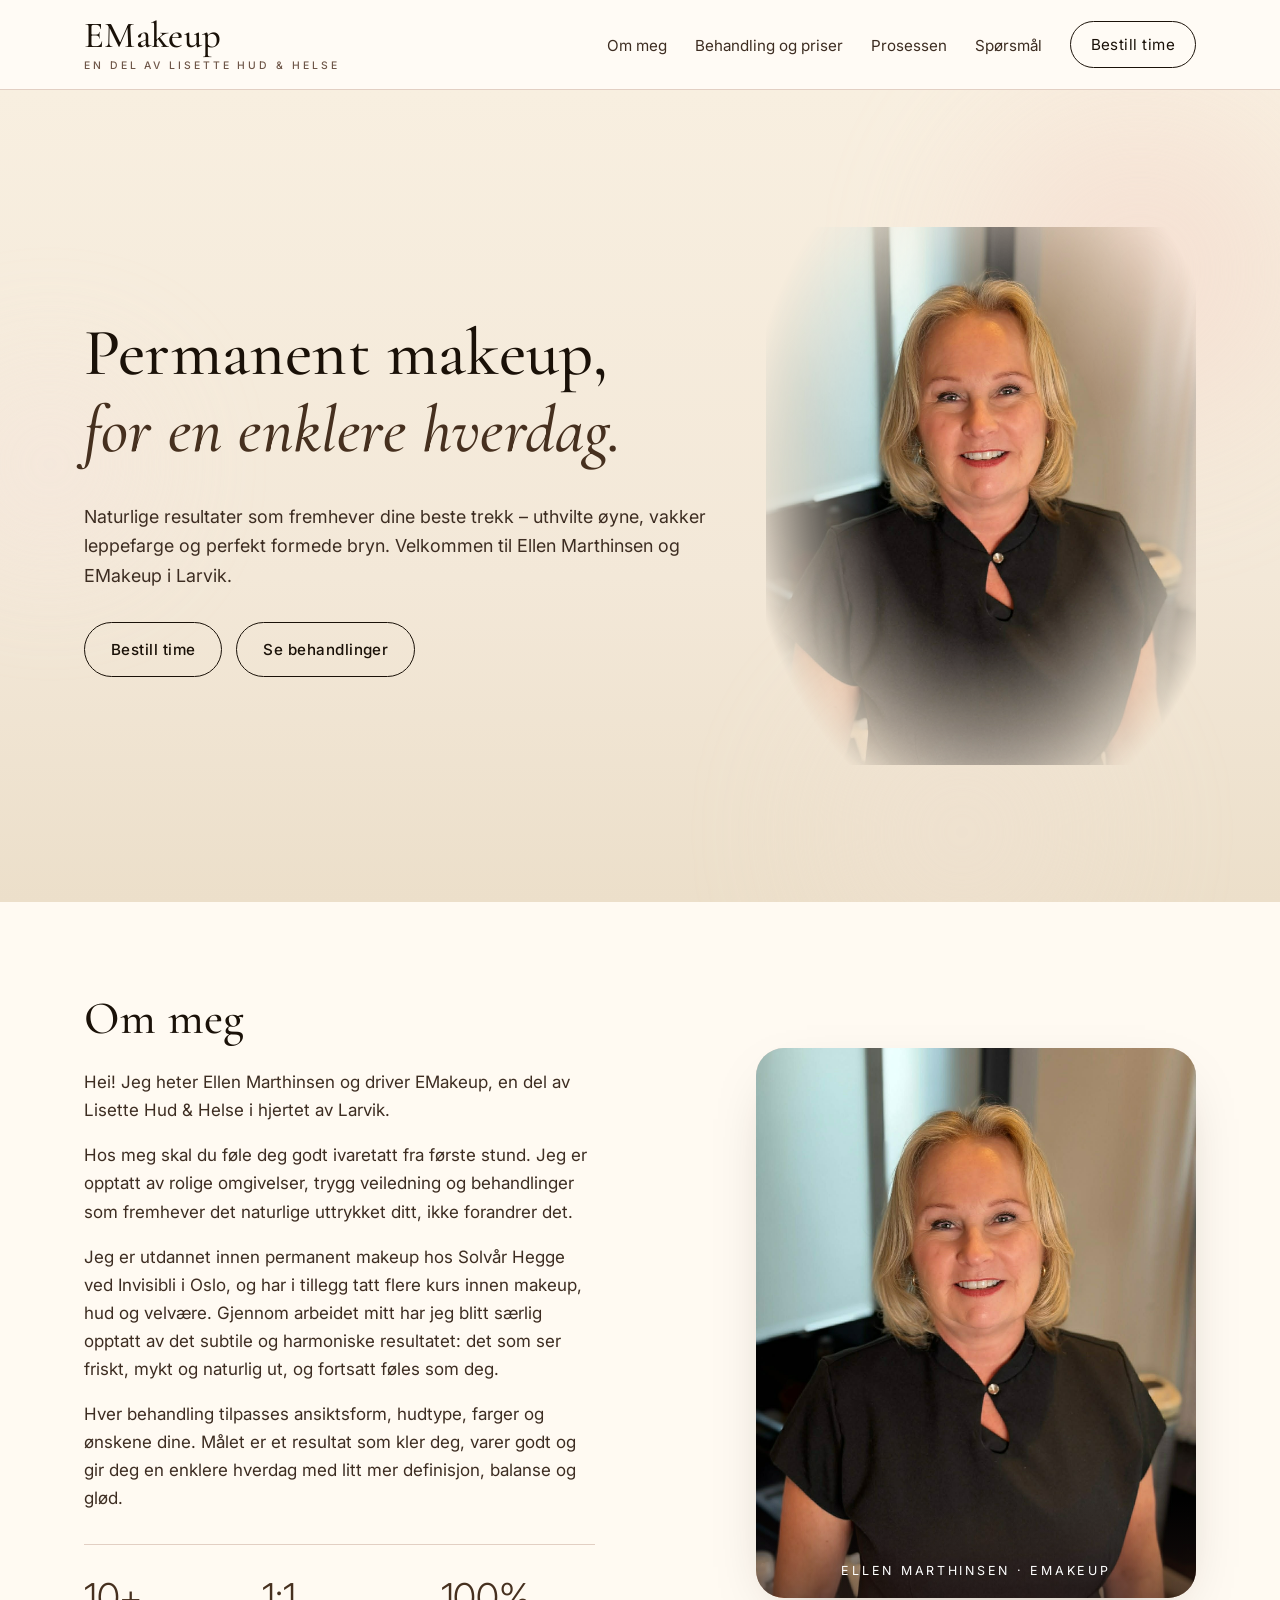
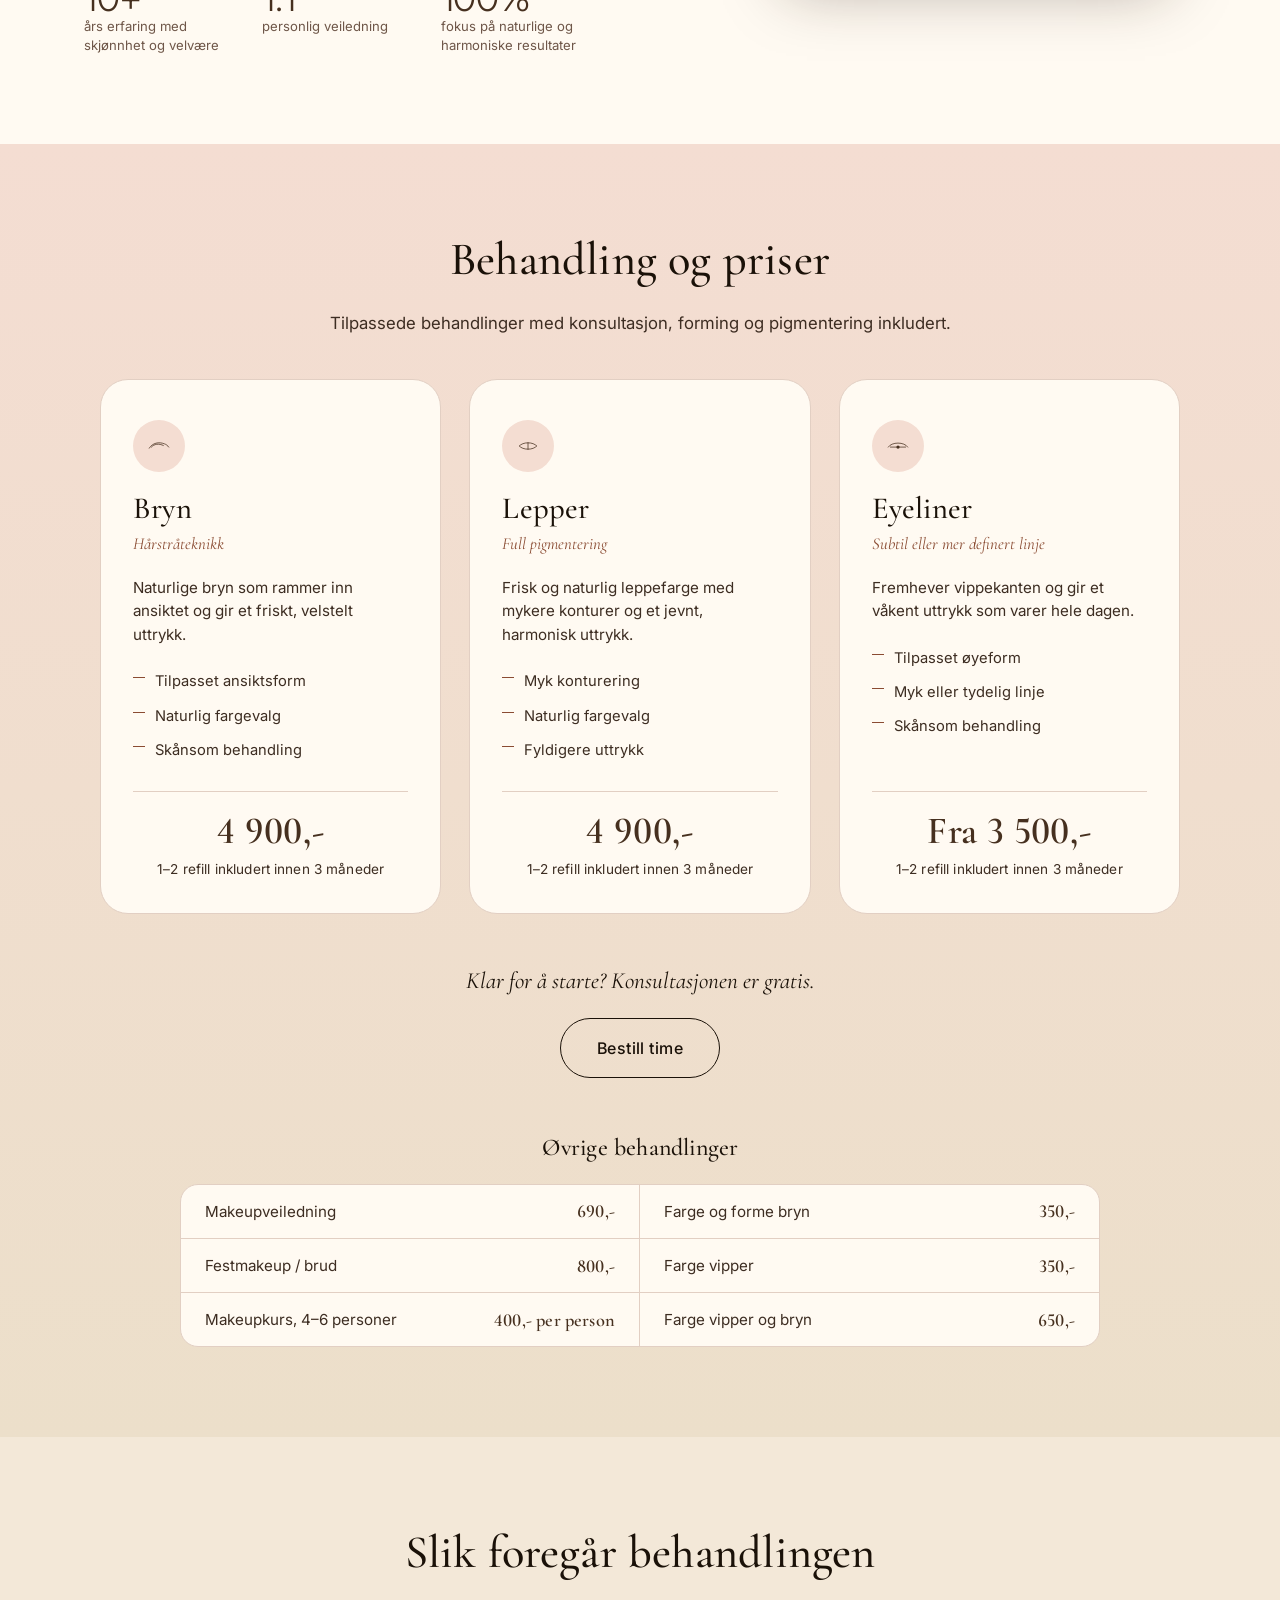
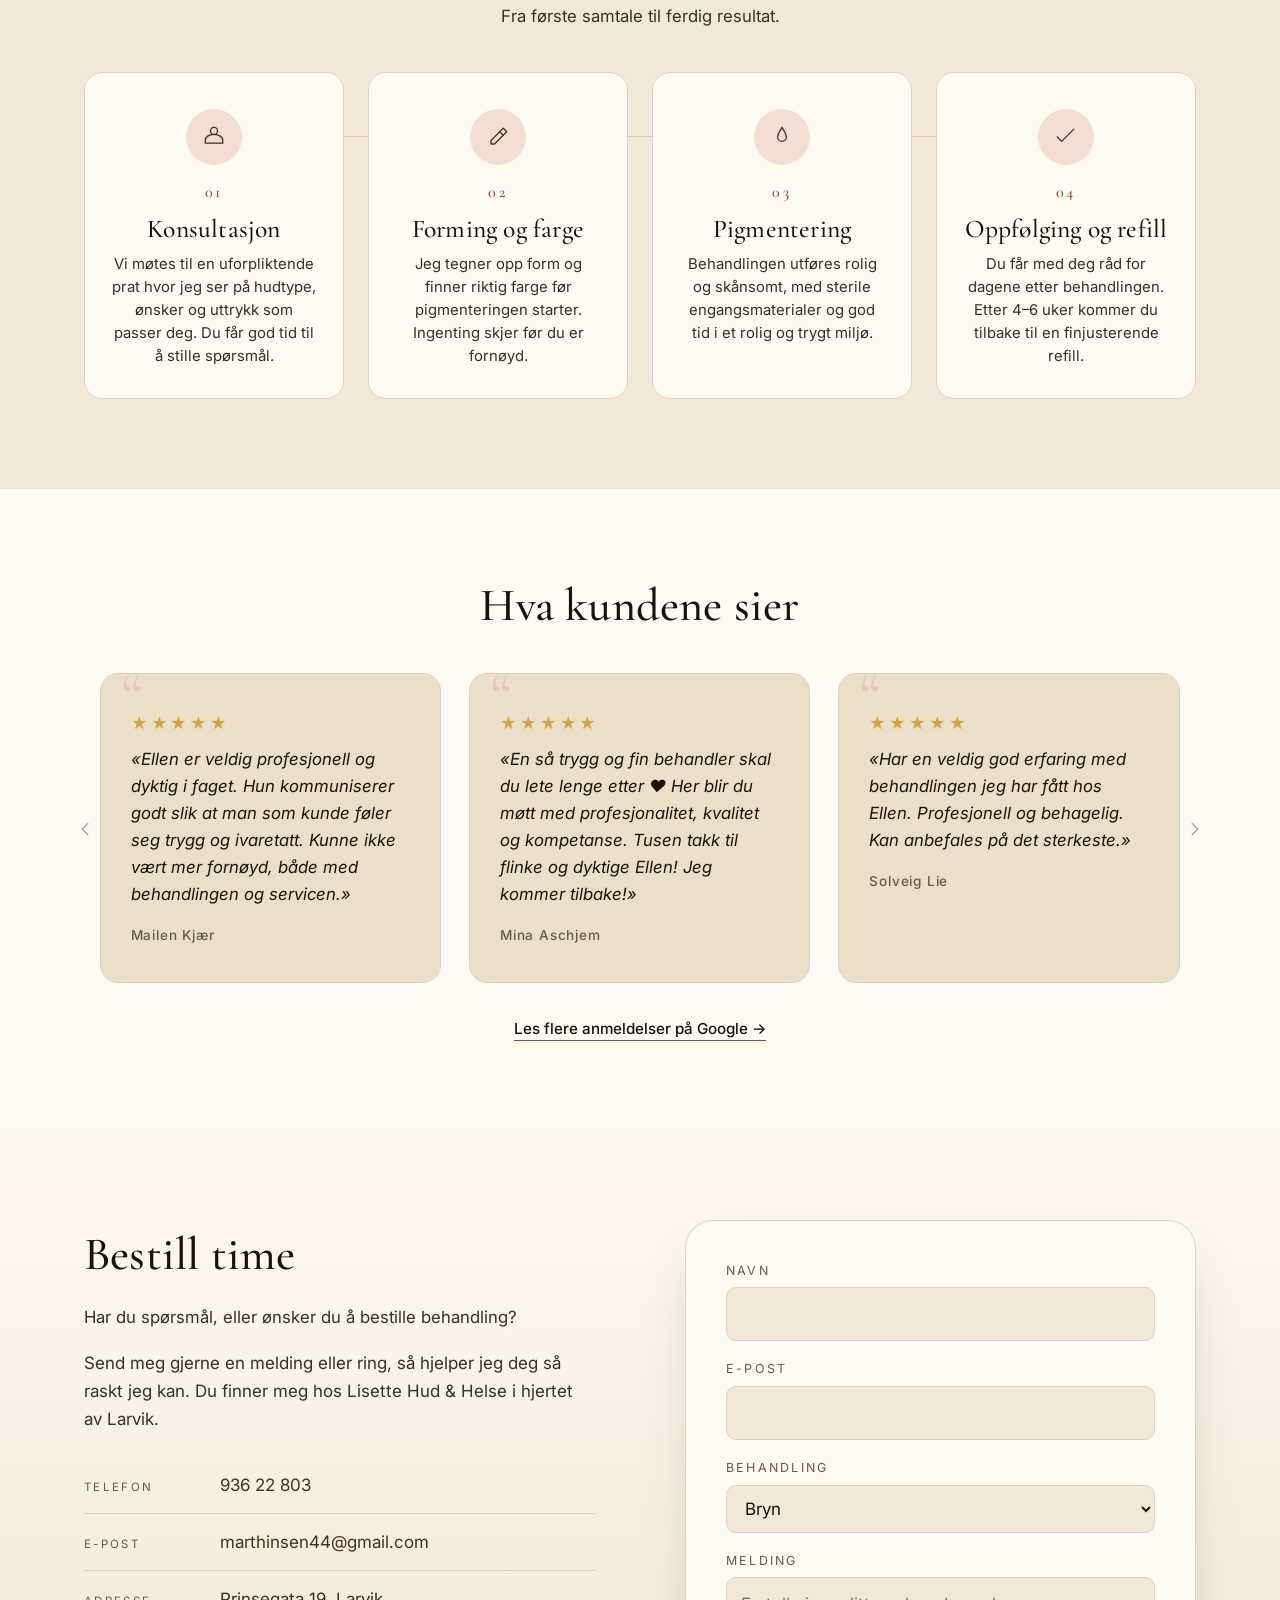
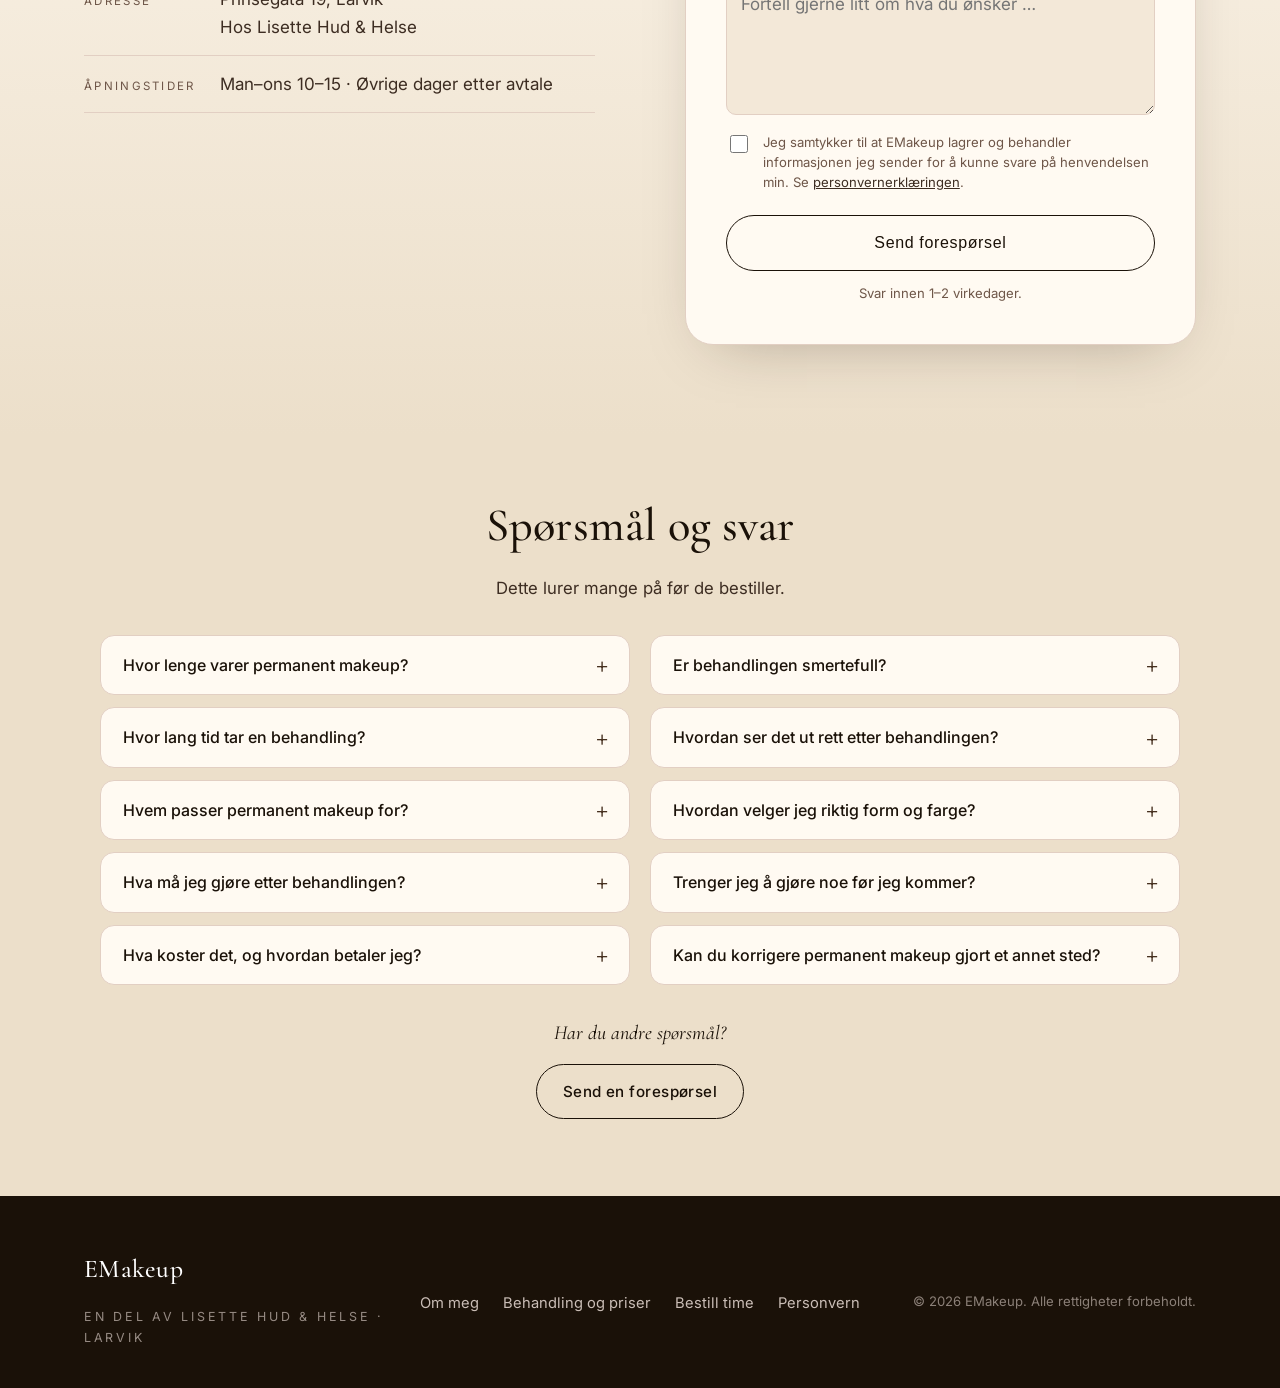
==== commit 11f64e63: "hero: distinct top photo, real soft fade, ghost CTAs - Hero now references its own image (ellen-hero" ====
--- a/index.html
+++ b/index.html
@@ -142,8 +142,8 @@
             <a class="btn btn-ghost" href="#behandlinger">Se behandlinger</a>
           </div>
         </div>
-        <div class="hero-image" aria-hidden="true">
-          <img src="ellen.jpeg" alt="" loading="eager" />
+        <div class="hero-image">
+          <img src="ellen-hero.jpeg" alt="Ellen Marthinsen utfører en permanent makeup-behandling" loading="eager" onerror="this.onerror=null;this.src='ellen.jpeg';" />
         </div>
       </div>
       <div class="hero-art" aria-hidden="true">
--- a/styles.css
+++ b/styles.css
@@ -169,8 +169,8 @@
   transition: transform .3s ease;
 }
 .nav-list a:not(.btn):hover::after { transform: scaleX(1); }
-.nav-list a.btn-cta,
-.nav-list a.btn-cta:hover { color: #ffffff; }
+.nav-list a.btn-cta { color: var(--ink); }
+.nav-list a.btn-cta:hover { color: var(--cream); }
 
 .nav-toggle {
   display: none;
@@ -211,15 +211,14 @@
 }
 .btn-primary:hover { background: var(--accent-deep); color: var(--cream); transform: translateY(-1px); }
 .btn-cta {
-  background: var(--cta);
-  color: #ffffff;
-  box-shadow: 0 10px 28px -12px rgba(30, 18, 10, 0.5);
+  background: transparent;
+  color: var(--ink);
+  border-color: var(--ink);
 }
 .btn-cta:hover {
-  background: var(--cta-hover);
-  color: #ffffff;
+  background: var(--ink);
+  color: var(--cream);
   transform: translateY(-1px);
-  box-shadow: 0 14px 32px -12px rgba(40, 24, 14, 0.6);
 }
 .btn-ghost {
   background: transparent;
@@ -243,17 +242,15 @@
   position: relative;
   z-index: 2;
   display: grid;
-  grid-template-columns: minmax(0, 1.05fr) minmax(0, 0.95fr);
-  gap: clamp(32px, 5vw, 80px);
+  grid-template-columns: 1fr minmax(300px, 430px);
+  gap: clamp(28px, 4vw, 64px);
   align-items: center;
 }
-.hero-text { max-width: 620px; }
+.hero-text { max-width: 640px; }
 .hero-image {
   position: relative;
   width: 100%;
-  max-width: 460px;
   aspect-ratio: 4 / 5;
-  margin-left: auto;
   justify-self: end;
 }
 .hero-image img {
@@ -261,9 +258,9 @@
   width: 100%;
   height: 100%;
   object-fit: cover;
-  object-position: 50% 22%;
-  -webkit-mask-image: radial-gradient(ellipse 78% 90% at center, #000 56%, transparent 100%);
-          mask-image: radial-gradient(ellipse 78% 90% at center, #000 56%, transparent 100%);
+  object-position: 50% 28%;
+  -webkit-mask-image: radial-gradient(ellipse 70% 80% at 52% 46%, #000 38%, transparent 82%);
+          mask-image: radial-gradient(ellipse 70% 80% at 52% 46%, #000 38%, transparent 82%);
 }
 .lede {
   font-size: 1.12rem;
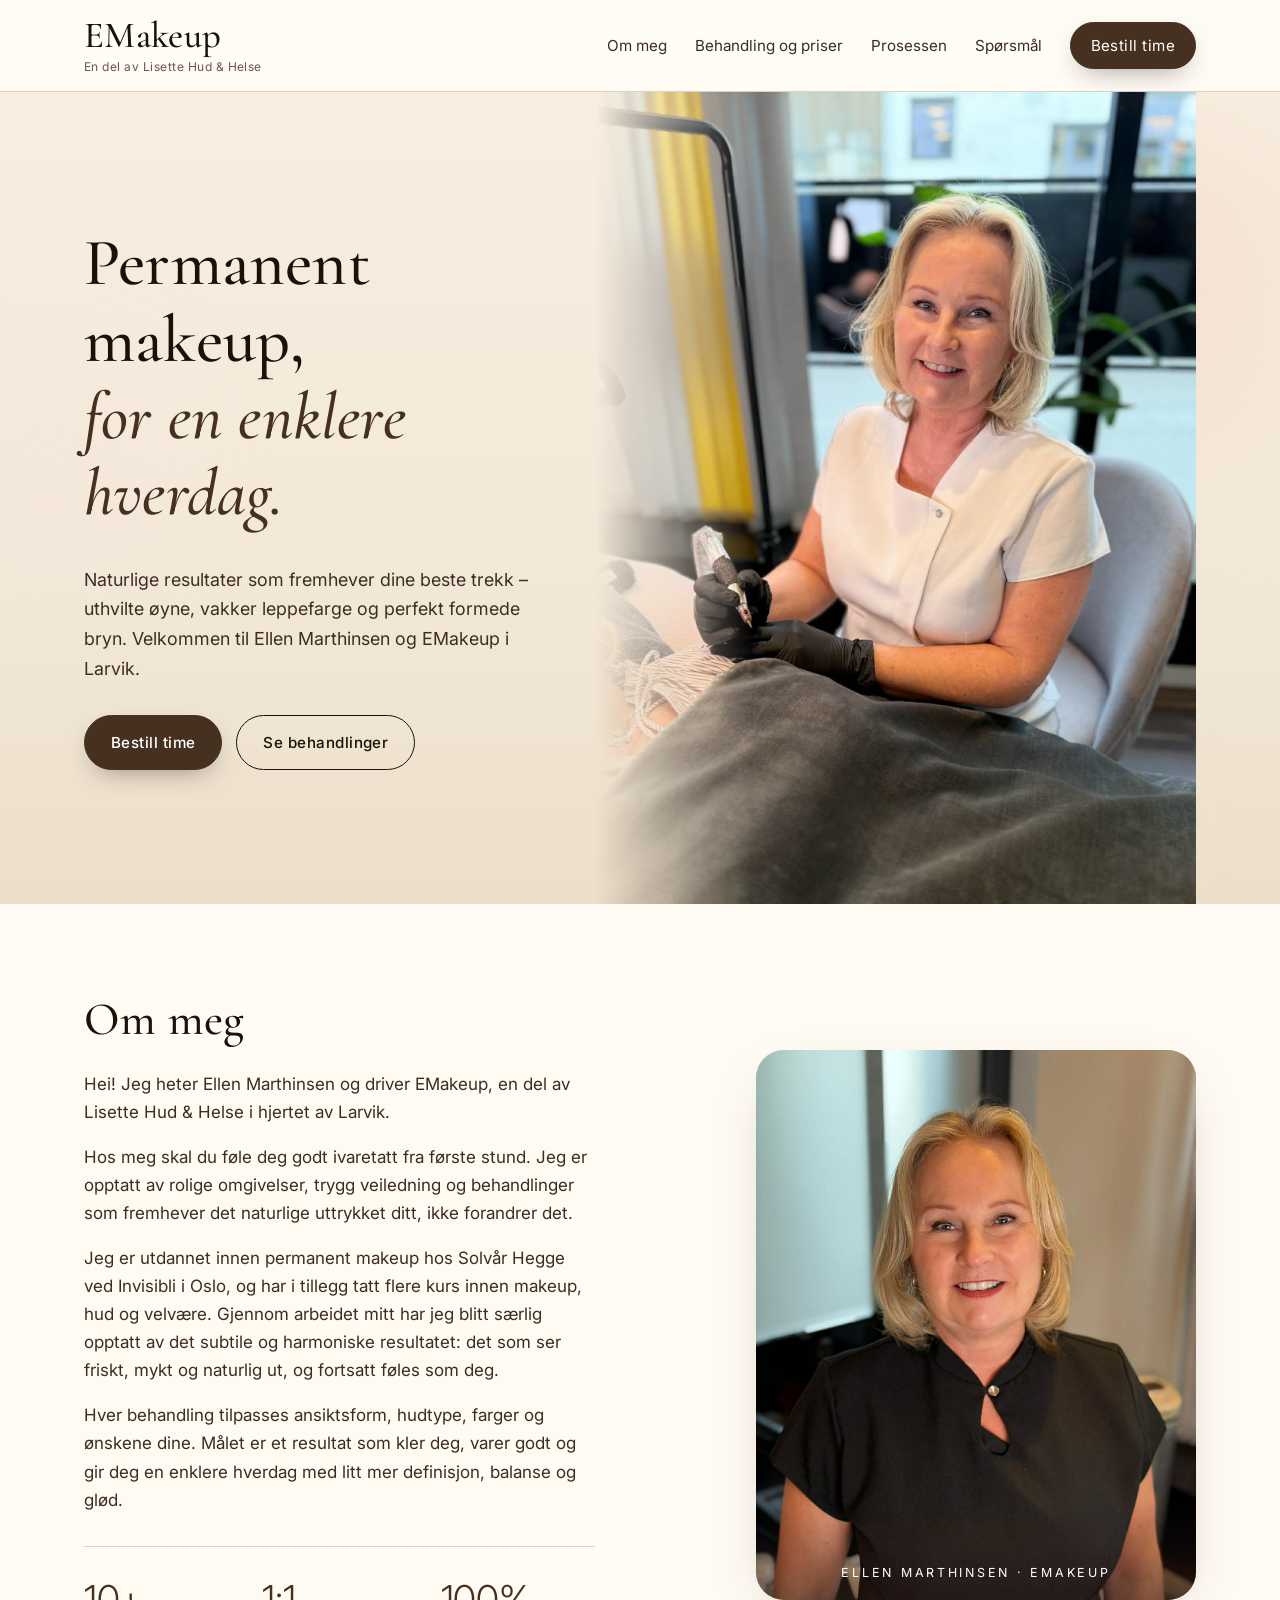
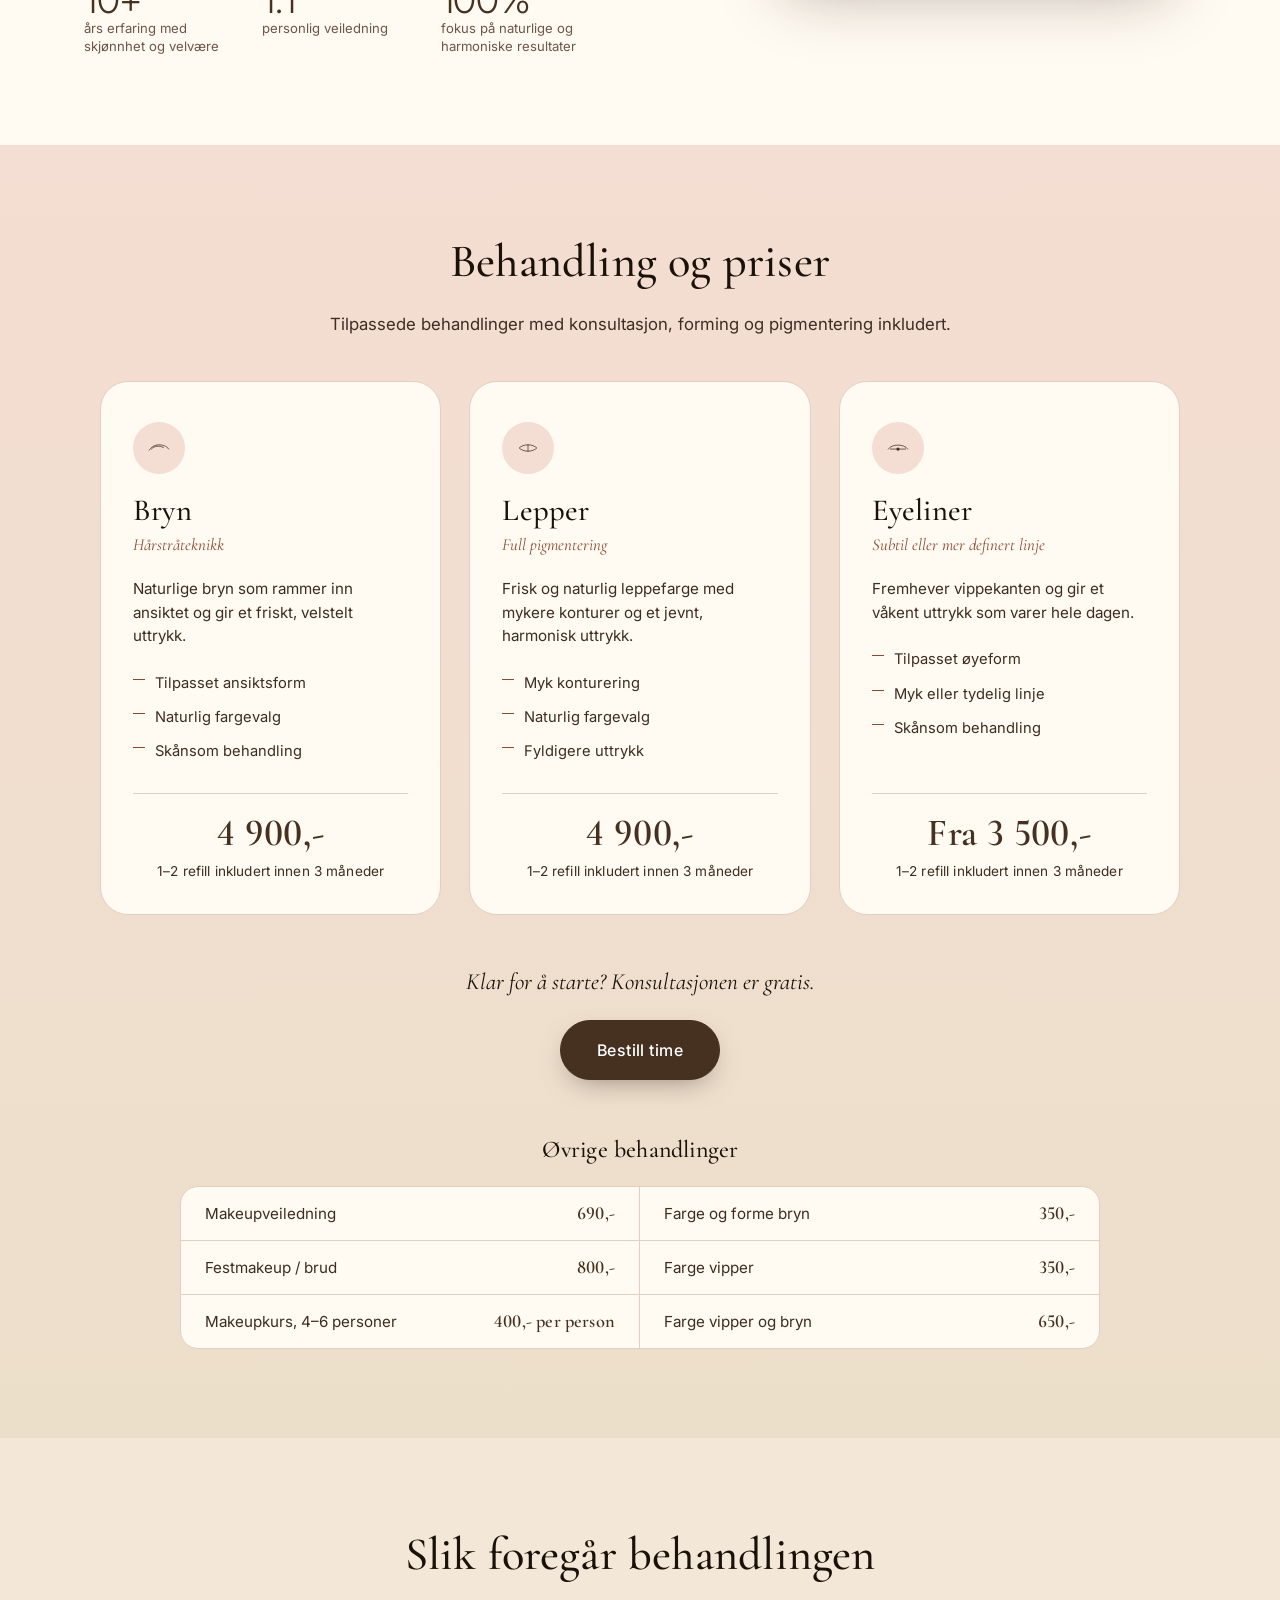
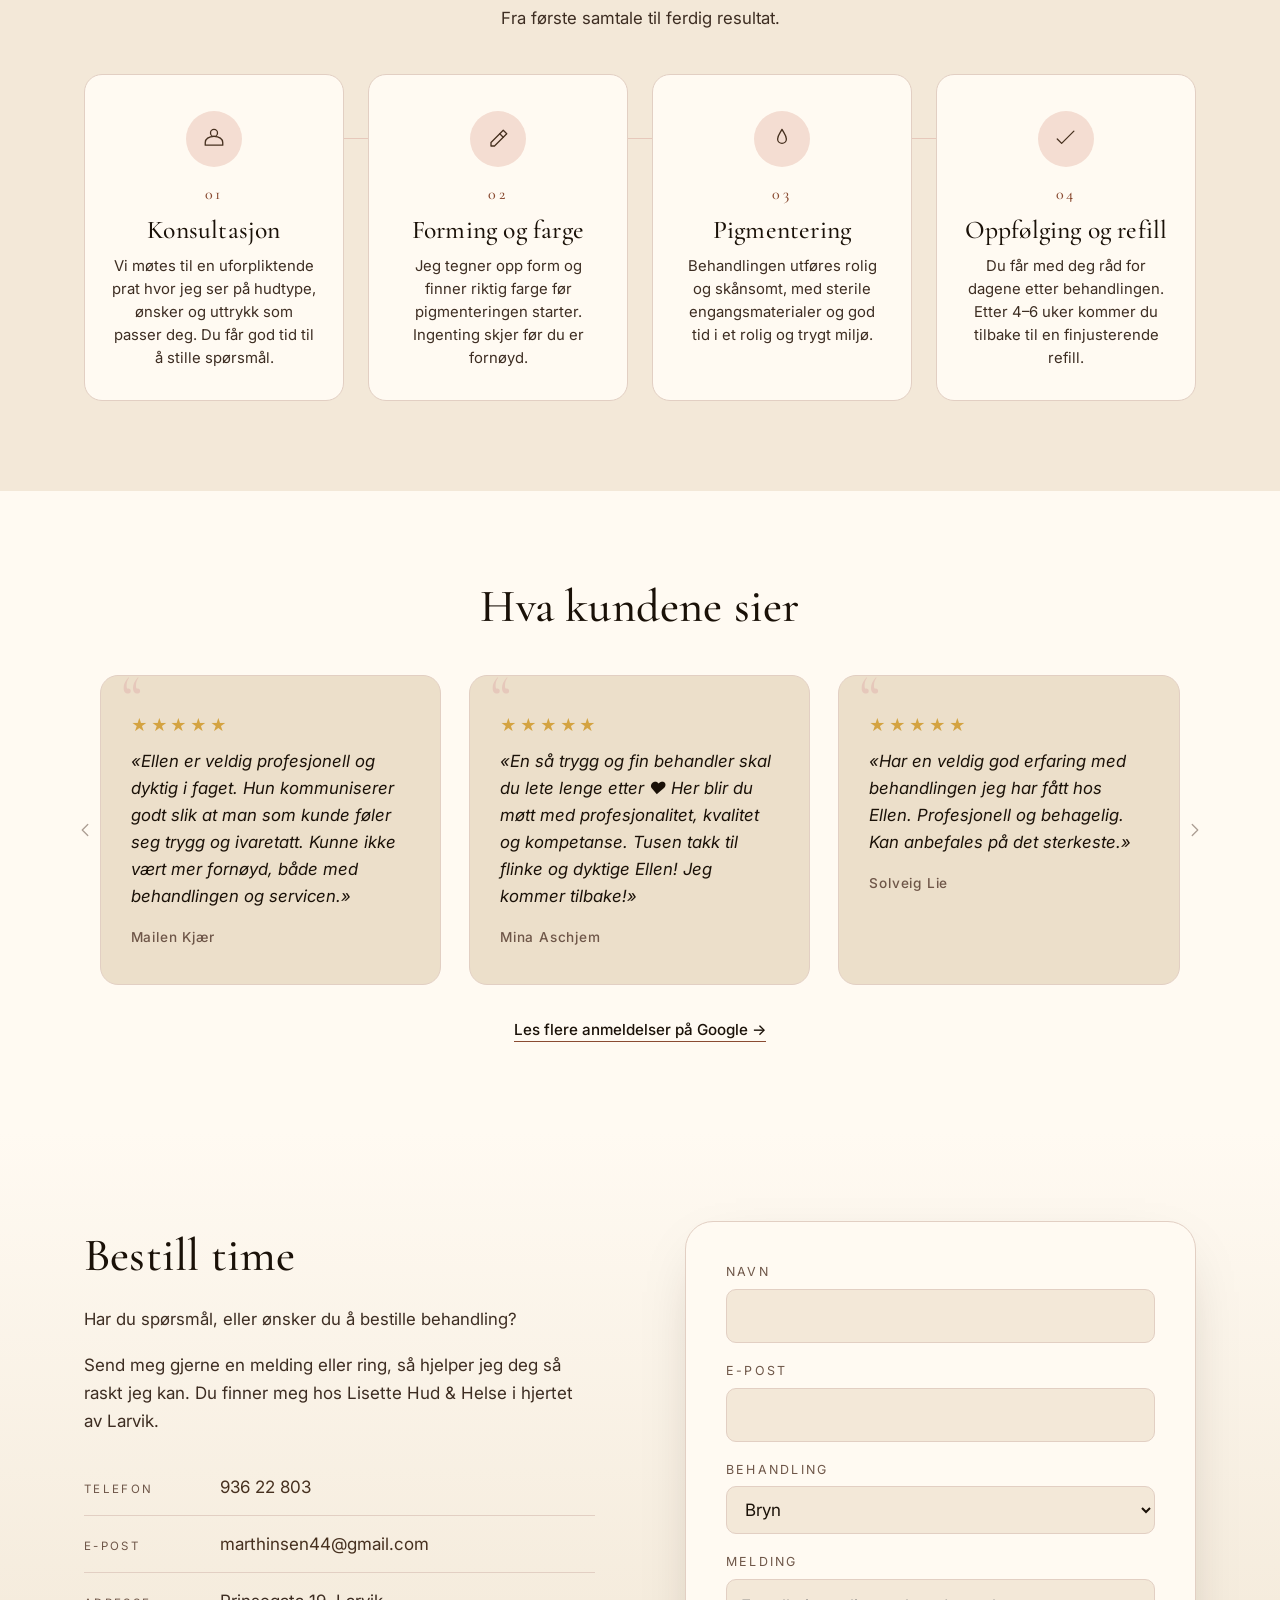
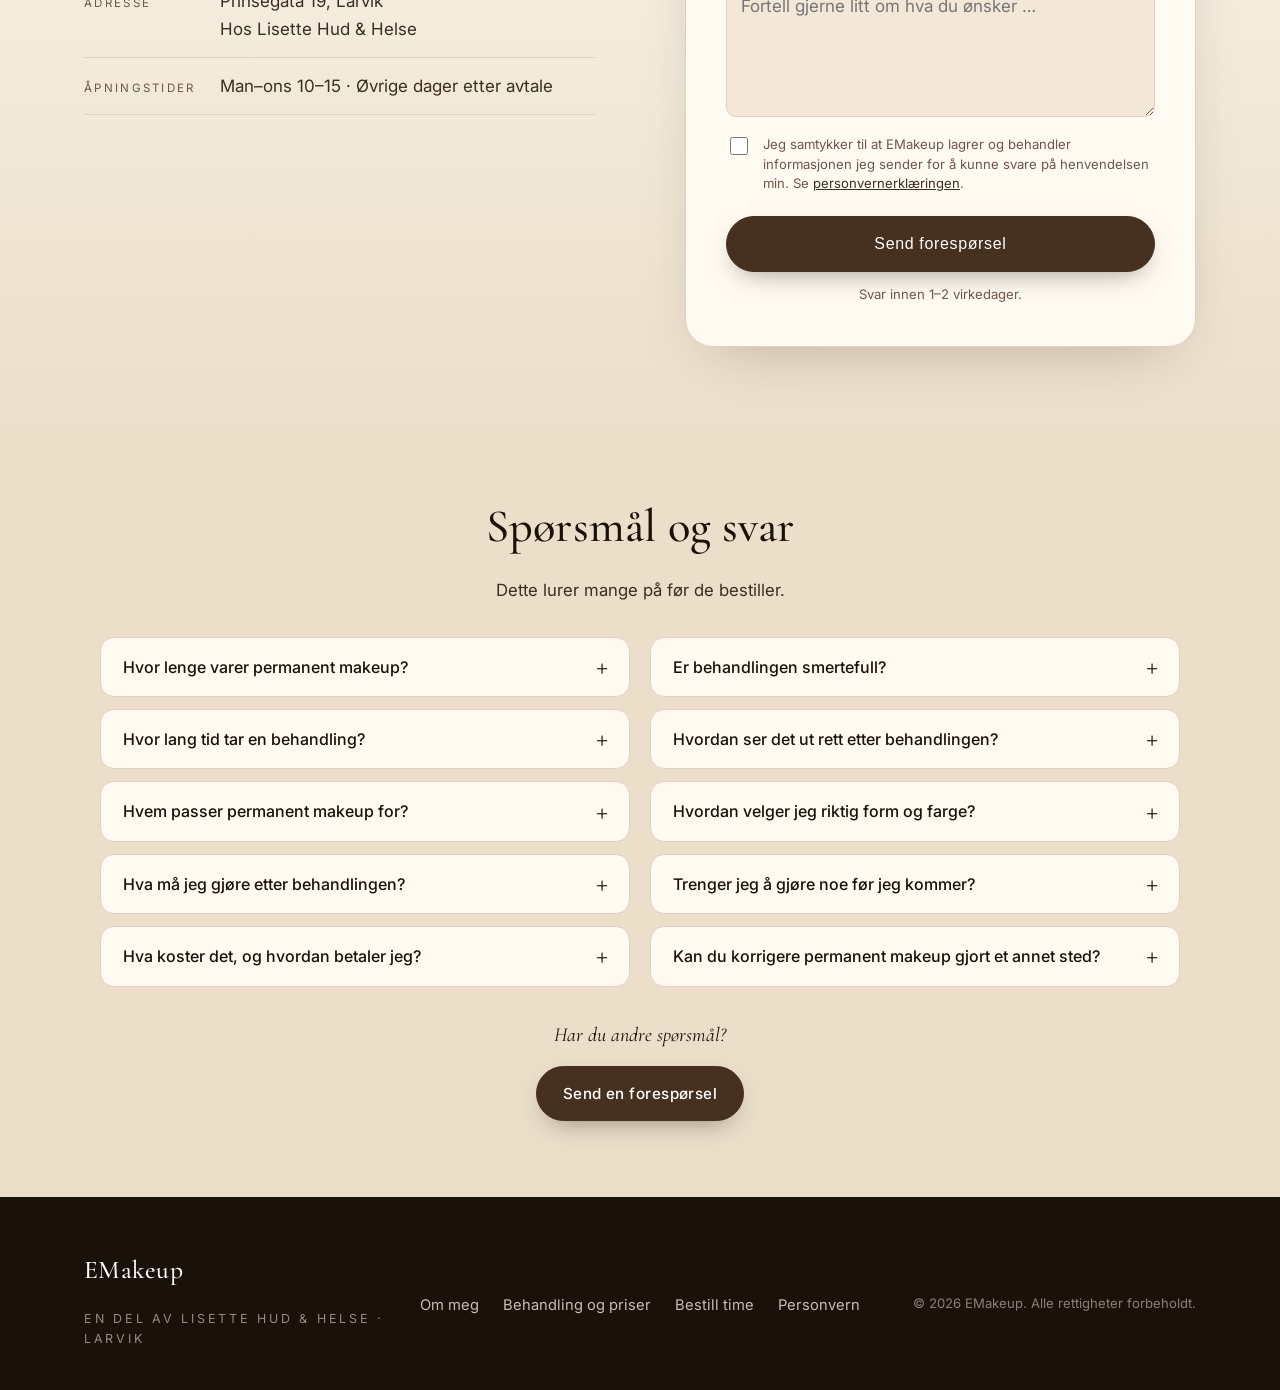
==== commit 04f4134b: "brand: use natural case for 'En del av Lisette Hud & Helse' Drop the uppercase transform and wide tr" ====
--- a/index.html
+++ b/index.html
@@ -109,7 +109,7 @@
     <div class="container header-inner">
       <a href="#topp" class="brand" aria-label="EMakeup – til toppen">
         <span class="brand-main">EMakeup</span>
-        <span class="brand-sub">en del av Lisette Hud &amp; Helse</span>
+        <span class="brand-sub">En del av Lisette Hud &amp; Helse</span>
       </a>
       <nav class="nav" aria-label="Hovedmeny">
         <button class="nav-toggle" aria-expanded="false" aria-controls="primary-nav">
--- a/styles.css
+++ b/styles.css
@@ -131,16 +131,15 @@
   font-weight: 400;
 }
 .brand-sub {
-  font-size: 0.65rem;
-  text-transform: uppercase;
-  letter-spacing: 0.28em;
+  font-size: 0.75rem;
+  letter-spacing: 0.04em;
   color: var(--muted);
   margin-top: 6px;
-  font-weight: 500;
+  font-weight: 400;
 }
 @media (max-width: 720px) {
   .brand-main { font-size: 1.85rem; }
-  .brand-sub { font-size: 0.6rem; letter-spacing: 0.22em; }
+  .brand-sub { font-size: 0.7rem; letter-spacing: 0.03em; }
 }
 
 .nav-list {
@@ -169,8 +168,8 @@
   transition: transform .3s ease;
 }
 .nav-list a:not(.btn):hover::after { transform: scaleX(1); }
-.nav-list a.btn-cta { color: var(--ink); }
-.nav-list a.btn-cta:hover { color: var(--cream); }
+.nav-list a.btn-cta { color: #ffffff; }
+.nav-list a.btn-cta:hover { color: var(--ink); }
 
 .nav-toggle {
   display: none;
@@ -211,14 +210,17 @@
 }
 .btn-primary:hover { background: var(--accent-deep); color: var(--cream); transform: translateY(-1px); }
 .btn-cta {
+  background: var(--cta);
+  color: #ffffff;
+  border-color: var(--cta);
+  box-shadow: 0 10px 28px -12px rgba(30, 18, 10, 0.5);
+}
+.btn-cta:hover {
   background: transparent;
   color: var(--ink);
   border-color: var(--ink);
-}
-.btn-cta:hover {
-  background: var(--ink);
-  color: var(--cream);
   transform: translateY(-1px);
+  box-shadow: none;
 }
 .btn-ghost {
   background: transparent;
@@ -233,34 +235,35 @@
   overflow: hidden;
   min-height: calc(100vh - 88px);
   min-height: calc(100svh - 88px);
-  display: flex;
-  align-items: center;
-  padding: clamp(56px, 8vw, 100px) 0;
+  display: grid;
+  padding: 0;
   background: linear-gradient(180deg, #f8efe0 0%, var(--bg) 60%, var(--bg-soft) 100%);
 }
 .hero-inner {
   position: relative;
   z-index: 2;
   display: grid;
-  grid-template-columns: 1fr minmax(300px, 430px);
-  gap: clamp(28px, 4vw, 64px);
-  align-items: center;
-}
-.hero-text { max-width: 640px; }
+  grid-template-columns: 1fr minmax(380px, 600px);
+  gap: clamp(20px, 4vw, 56px);
+  align-items: stretch;
+}
+.hero-text {
+  max-width: 640px;
+  align-self: center;
+}
 .hero-image {
   position: relative;
   width: 100%;
-  aspect-ratio: 4 / 5;
-  justify-self: end;
+  margin-right: -24px;
 }
 .hero-image img {
   display: block;
   width: 100%;
   height: 100%;
   object-fit: cover;
-  object-position: 50% 28%;
-  -webkit-mask-image: radial-gradient(ellipse 70% 80% at 52% 46%, #000 38%, transparent 82%);
-          mask-image: radial-gradient(ellipse 70% 80% at 52% 46%, #000 38%, transparent 82%);
+  object-position: 62% 18%;
+  -webkit-mask-image: linear-gradient(to right, transparent 0%, #000 26%);
+          mask-image: linear-gradient(to right, transparent 0%, #000 26%);
 }
 .lede {
   font-size: 1.12rem;
@@ -1204,17 +1207,23 @@
 
   .hero {
     min-height: auto;
-    padding-top: clamp(20px, 5vw, 40px);
-    padding-bottom: clamp(48px, 10vw, 72px);
+    display: block;
+    padding-top: clamp(16px, 4vw, 28px);
+    padding-bottom: clamp(36px, 8vw, 60px);
   }
-  .hero-inner { grid-template-columns: 1fr; gap: clamp(18px, 4vw, 28px); }
+  .hero-inner { grid-template-columns: 1fr; gap: clamp(16px, 4vw, 28px); }
   .hero-text { max-width: none; }
   .hero-image {
     order: -1;
-    max-width: 230px;
-    aspect-ratio: 1 / 1;
+    max-width: 300px;
+    aspect-ratio: 4 / 5;
     margin: 0 auto;
     justify-self: center;
+  }
+  .hero-image img {
+    object-position: 55% 18%;
+    -webkit-mask-image: none;
+            mask-image: none;
   }
 }
 
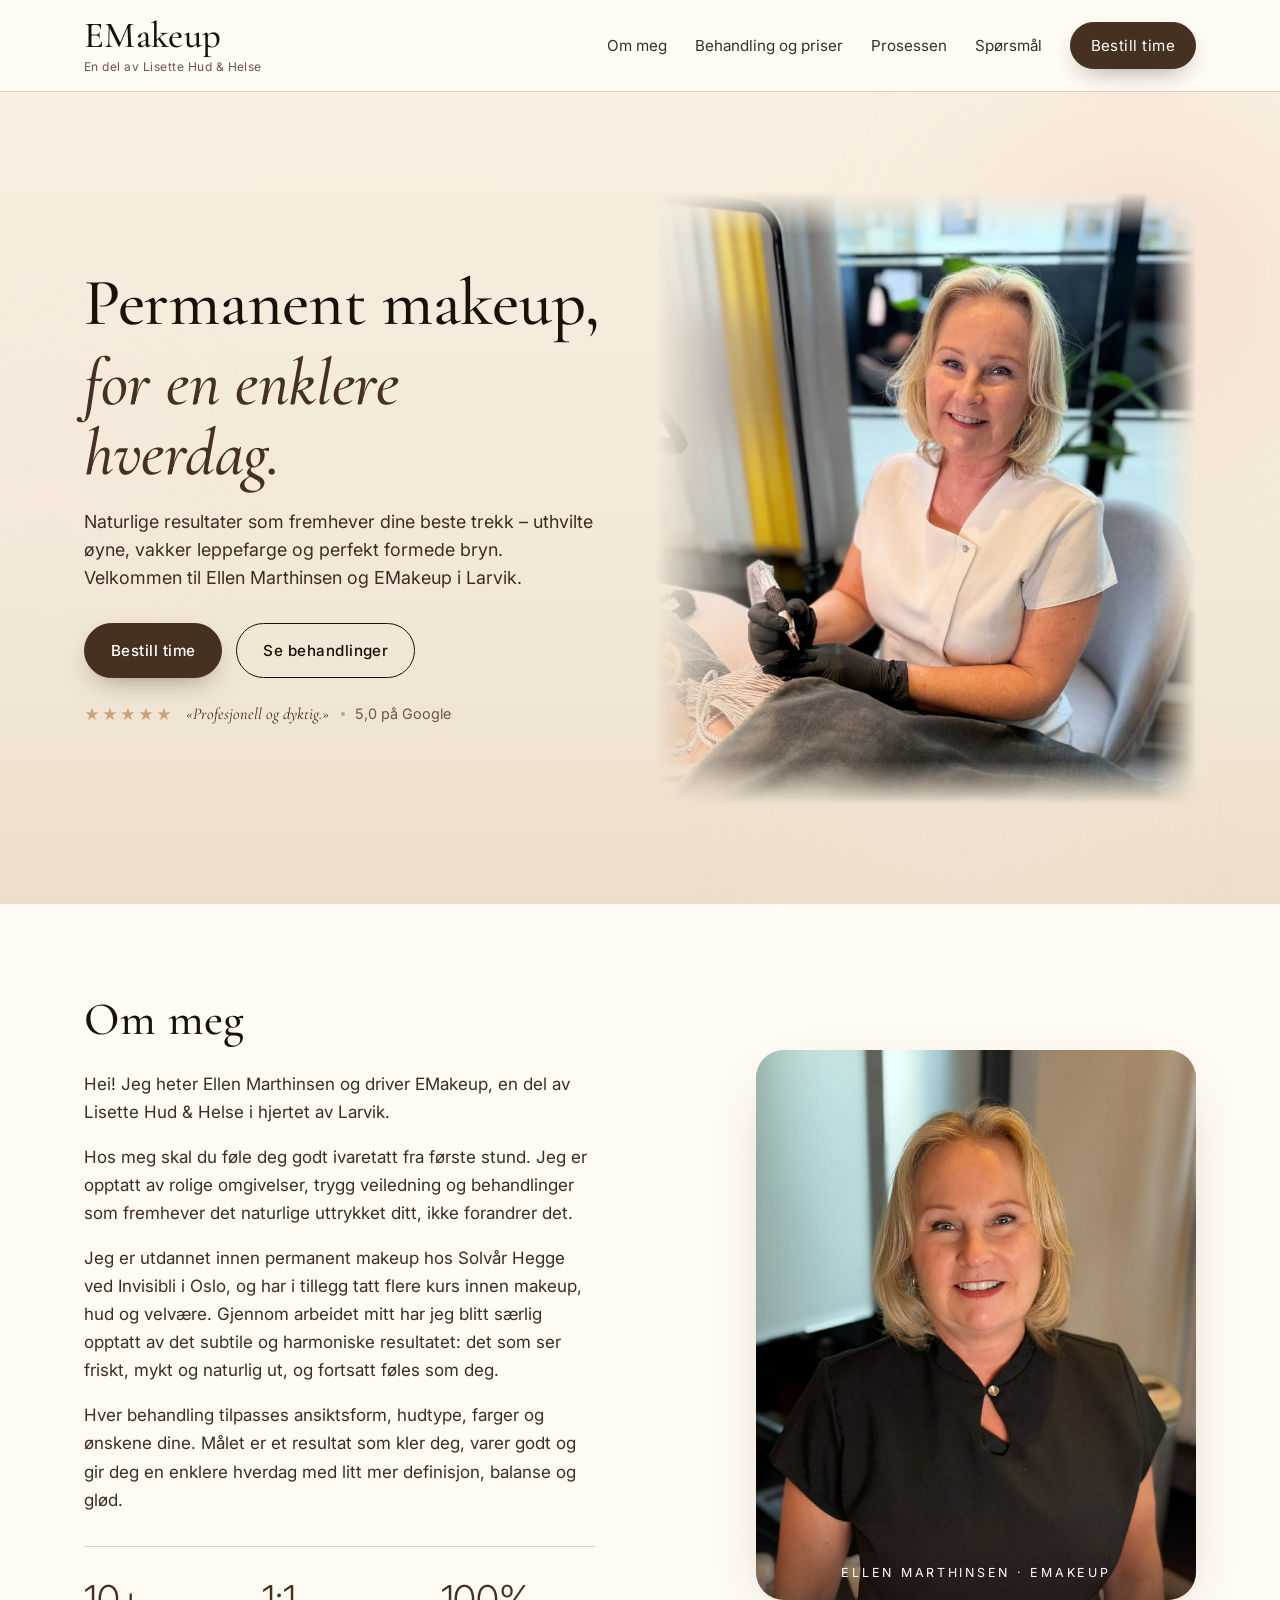
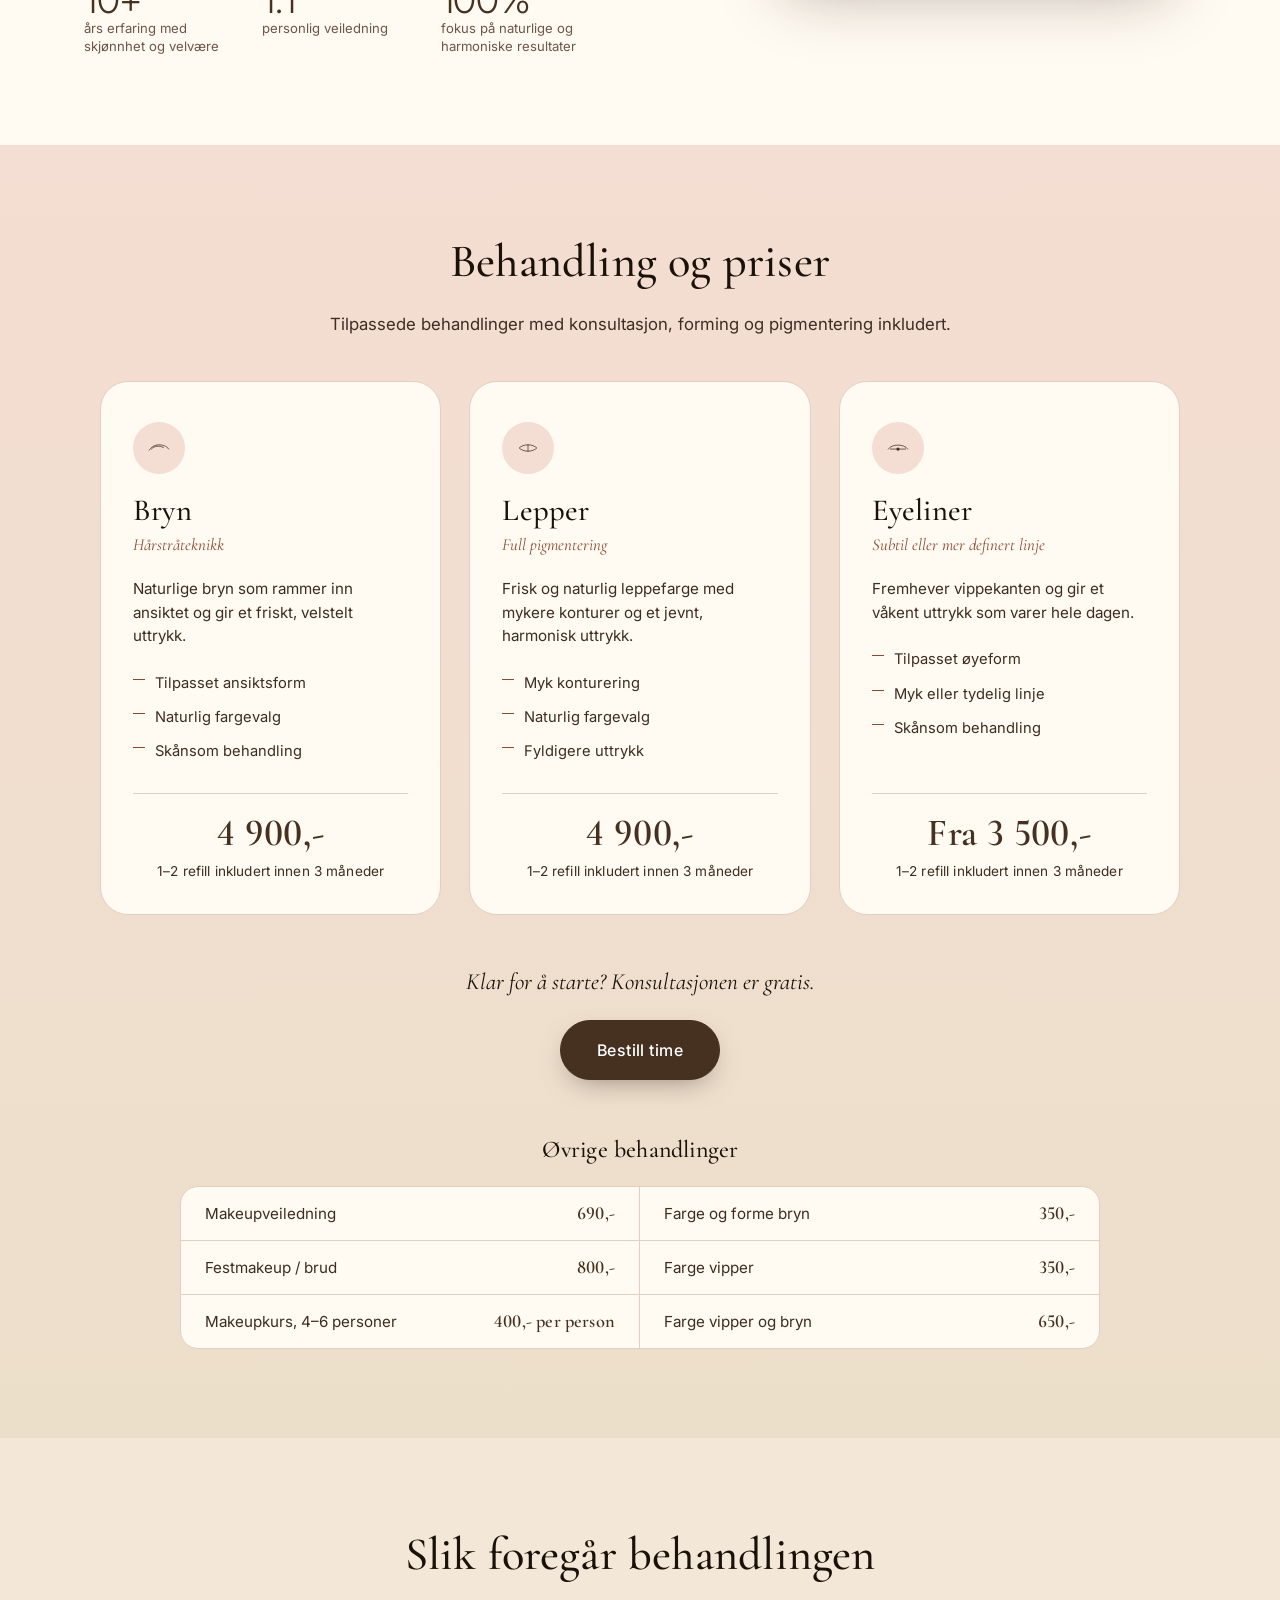
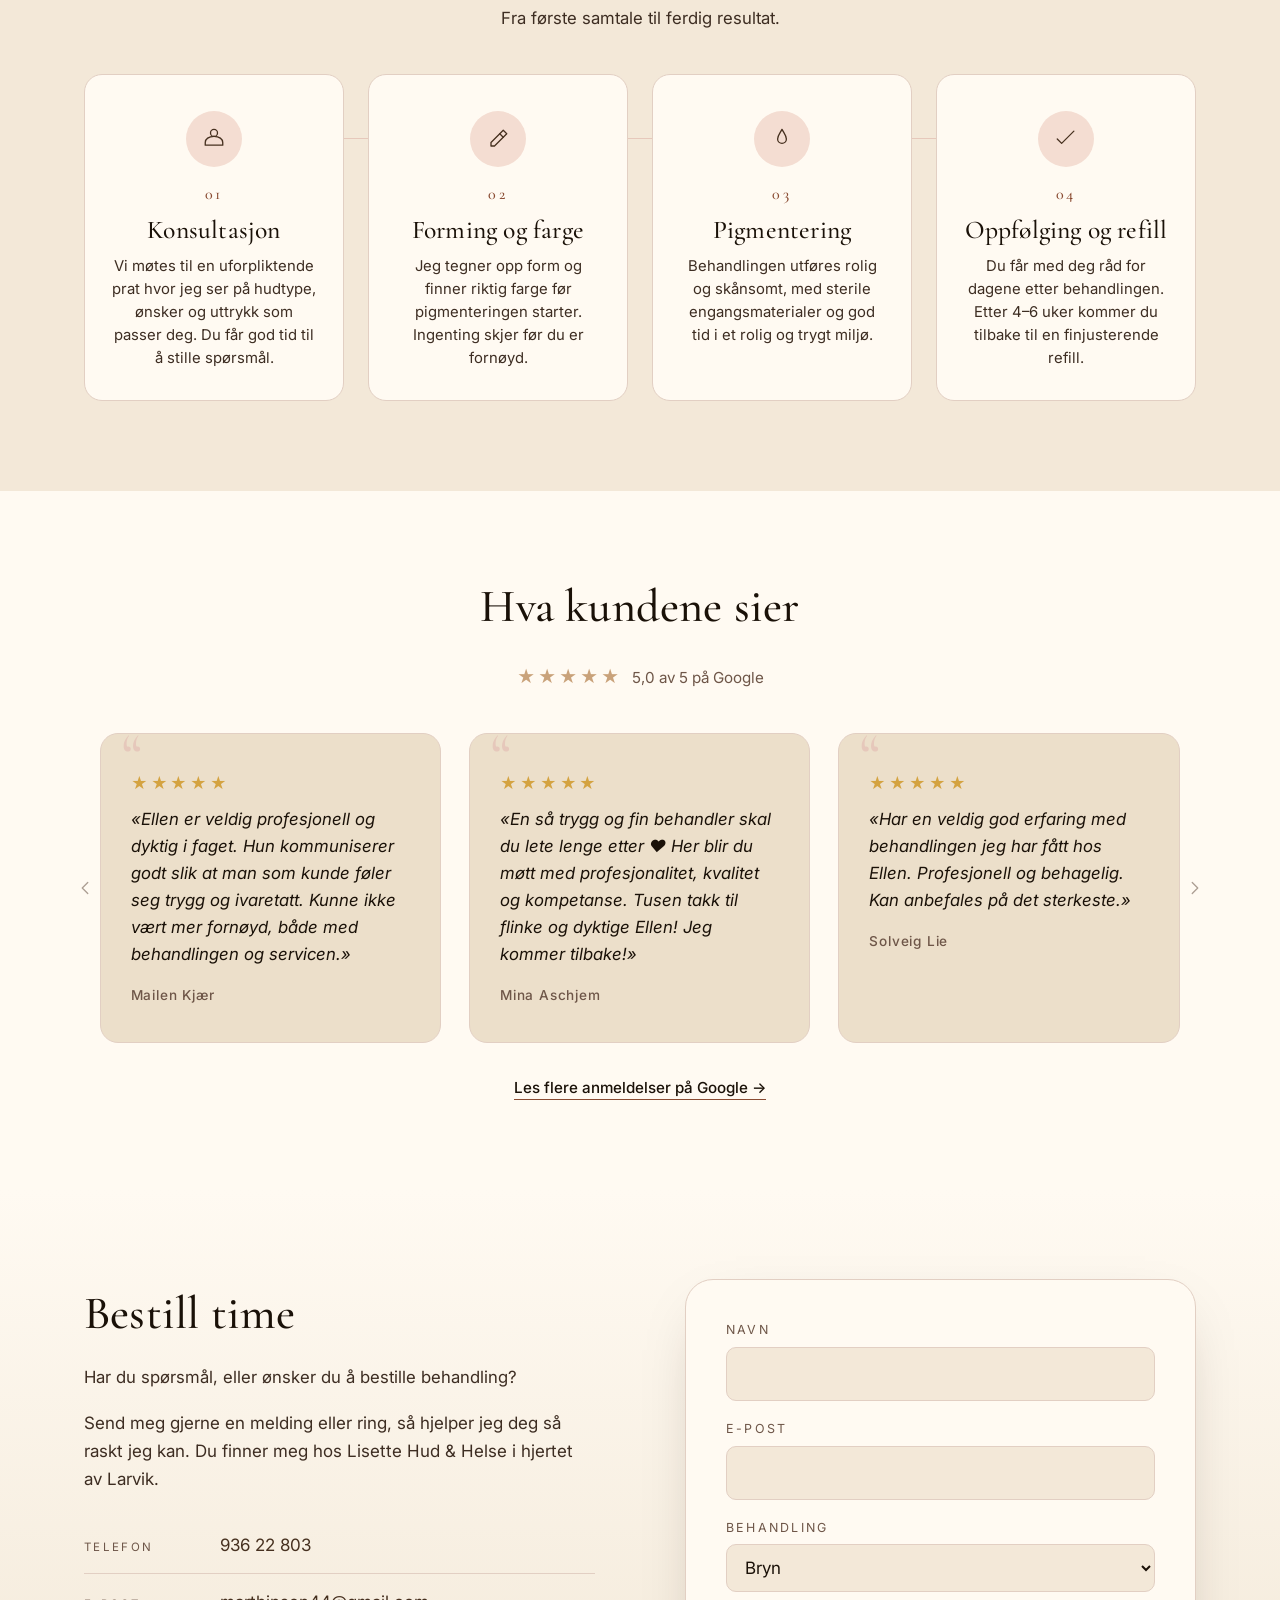
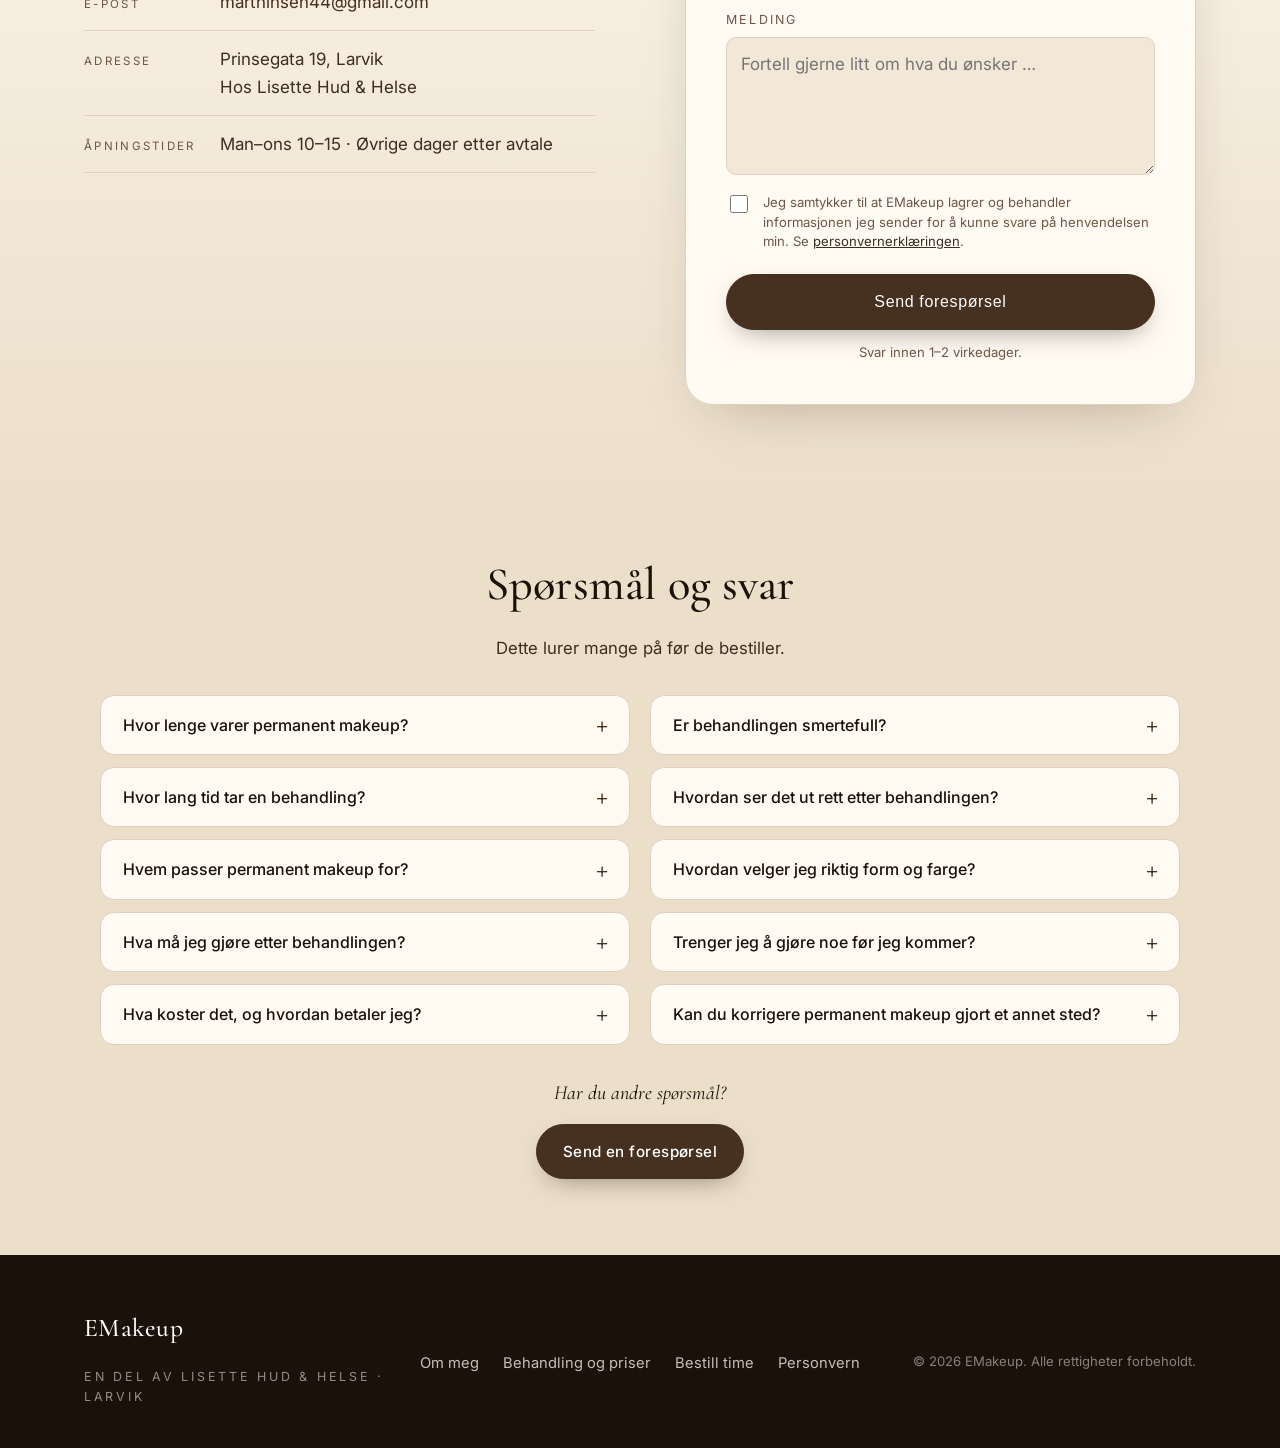
==== commit c6b359c7: "trust: subtle Google rating in hero + stars under reviews title Hero: under the CTA buttons, a singl" ====
--- a/index.html
+++ b/index.html
@@ -141,6 +141,11 @@
             <a class="btn btn-cta" href="#kontakt">Bestill time</a>
             <a class="btn btn-ghost" href="#behandlinger">Se behandlinger</a>
           </div>
+          <a class="hero-trust" href="https://www.google.com/search?q=emakeup+larvik" target="_blank" rel="noopener" aria-label="5,0 av 5 på Google – les anmeldelser">
+            <span class="hero-trust-stars" aria-hidden="true">★★★★★</span>
+            <span class="hero-trust-quote">«Profesjonell og dyktig.»</span>
+            <span class="hero-trust-source">5,0 på Google</span>
+          </a>
         </div>
         <div class="hero-image">
           <img src="ellen-hero.jpeg" alt="Ellen Marthinsen utfører en permanent makeup-behandling" loading="eager" onerror="this.onerror=null;this.src='ellen.jpeg';" />
@@ -374,6 +379,10 @@
       <div class="container">
         <div class="section-head">
           <h2 id="reviews-title">Hva kundene sier</h2>
+          <div class="reviews-rating" aria-label="5,0 av 5 på Google">
+            <span class="reviews-rating-stars" aria-hidden="true">★★★★★</span>
+            <span class="reviews-rating-text">5,0 av 5 på Google</span>
+          </div>
         </div>
         <div class="reviews-carousel">
           <button class="reviews-arrow reviews-prev" type="button" aria-label="Forrige anmeldelser">
--- a/styles.css
+++ b/styles.css
@@ -243,27 +243,106 @@
   position: relative;
   z-index: 2;
   display: grid;
-  grid-template-columns: 1fr minmax(380px, 600px);
+  grid-template-columns: 1fr minmax(360px, 540px);
   gap: clamp(20px, 4vw, 56px);
-  align-items: stretch;
+  align-items: center;
 }
 .hero-text {
   max-width: 640px;
-  align-self: center;
+}
+#hero-title {
+  line-height: 1.05;
+  letter-spacing: -0.3px;
+  margin-bottom: 0;
+}
+#hero-title em {
+  margin-top: 0.16em;
+}
+.hero-text .lede {
+  margin-top: 1.25rem;
+  line-height: 1.55;
+  max-width: 52ch;
+}
+
+.hero-trust {
+  display: inline-flex;
+  align-items: center;
+  flex-wrap: wrap;
+  gap: 10px 12px;
+  margin-top: 1.4rem;
+  font-size: 0.9rem;
+  color: var(--muted);
+  text-decoration: none;
+  transition: color .2s ease;
+}
+.hero-trust:hover { color: var(--ink); }
+.hero-trust-stars {
+  color: var(--gold);
+  letter-spacing: 2px;
+  font-size: 0.95rem;
+  line-height: 1;
+}
+.hero-trust-quote {
+  font-family: var(--font-display);
+  font-style: italic;
+  font-size: 1.02rem;
+  color: var(--ink-soft);
+}
+.hero-trust-source {
+  position: relative;
+  padding-left: 14px;
+}
+.hero-trust-source::before {
+  content: "";
+  position: absolute;
+  left: 0;
+  top: 50%;
+  transform: translateY(-50%);
+  width: 4px;
+  height: 4px;
+  border-radius: 50%;
+  background: currentColor;
+  opacity: 0.45;
+}
+
+.reviews-rating {
+  display: inline-flex;
+  align-items: center;
+  gap: 10px;
+  margin-top: 8px;
+  font-size: 0.95rem;
+  color: var(--muted);
+}
+.reviews-rating-stars {
+  color: var(--gold);
+  letter-spacing: 3px;
+  font-size: 1.1rem;
+  line-height: 1;
 }
 .hero-image {
   position: relative;
   width: 100%;
-  margin-right: -24px;
+  height: min(68vh, 620px);
+  justify-self: end;
 }
 .hero-image img {
   display: block;
   width: 100%;
   height: 100%;
   object-fit: cover;
-  object-position: 62% 18%;
-  -webkit-mask-image: linear-gradient(to right, transparent 0%, #000 26%);
-          mask-image: linear-gradient(to right, transparent 0%, #000 26%);
+  object-position: 55% 16%;
+  border-radius: 14px;
+  /* Soft fade on every side — wide/strong on the left, gentle on the
+     top, right and bottom — so the portrait dissolves into the warm
+     background with no hard edges. */
+  -webkit-mask-image:
+    linear-gradient(to right, transparent 0%, #000 23%, #000 92%, transparent 100%),
+    linear-gradient(to bottom, transparent 0%, #000 7%, #000 93%, transparent 100%);
+  -webkit-mask-composite: source-in;
+          mask-image:
+    linear-gradient(to right, transparent 0%, #000 23%, #000 92%, transparent 100%),
+    linear-gradient(to bottom, transparent 0%, #000 7%, #000 93%, transparent 100%);
+          mask-composite: intersect;
 }
 .lede {
   font-size: 1.12rem;
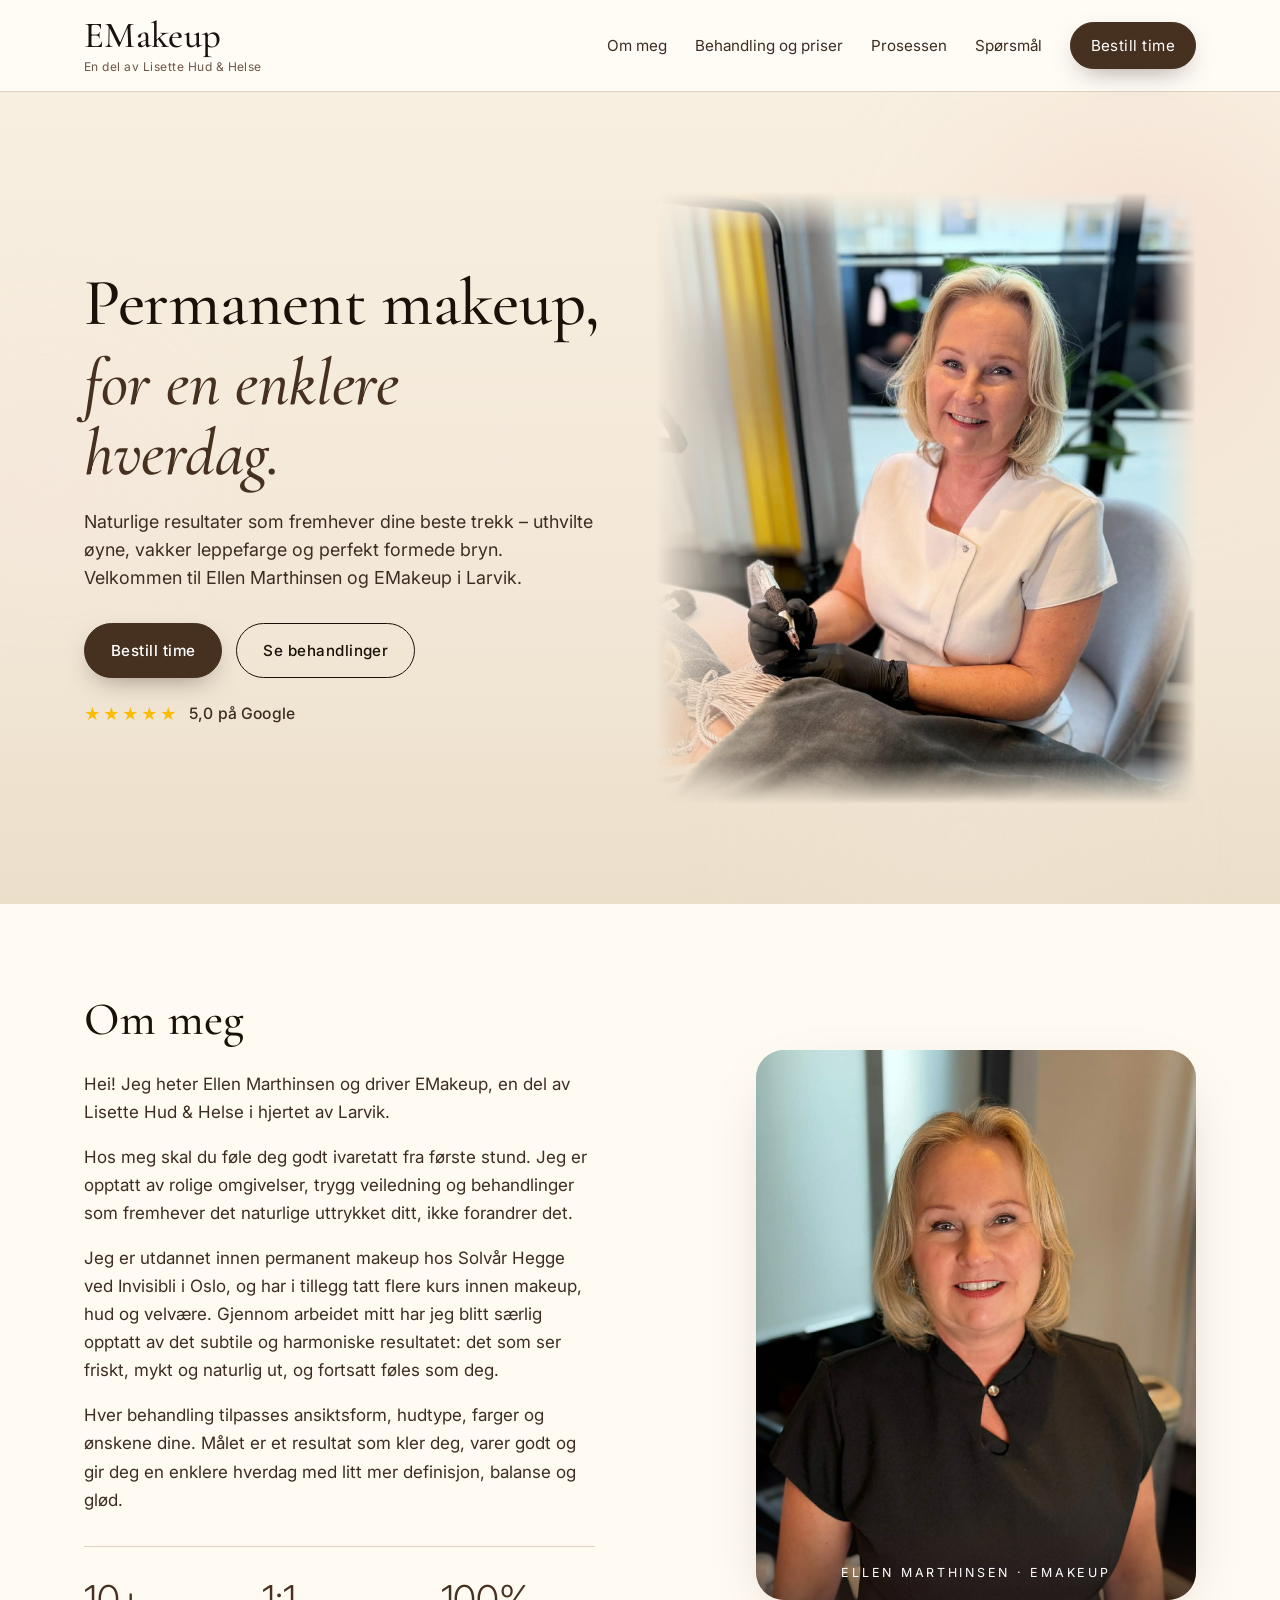
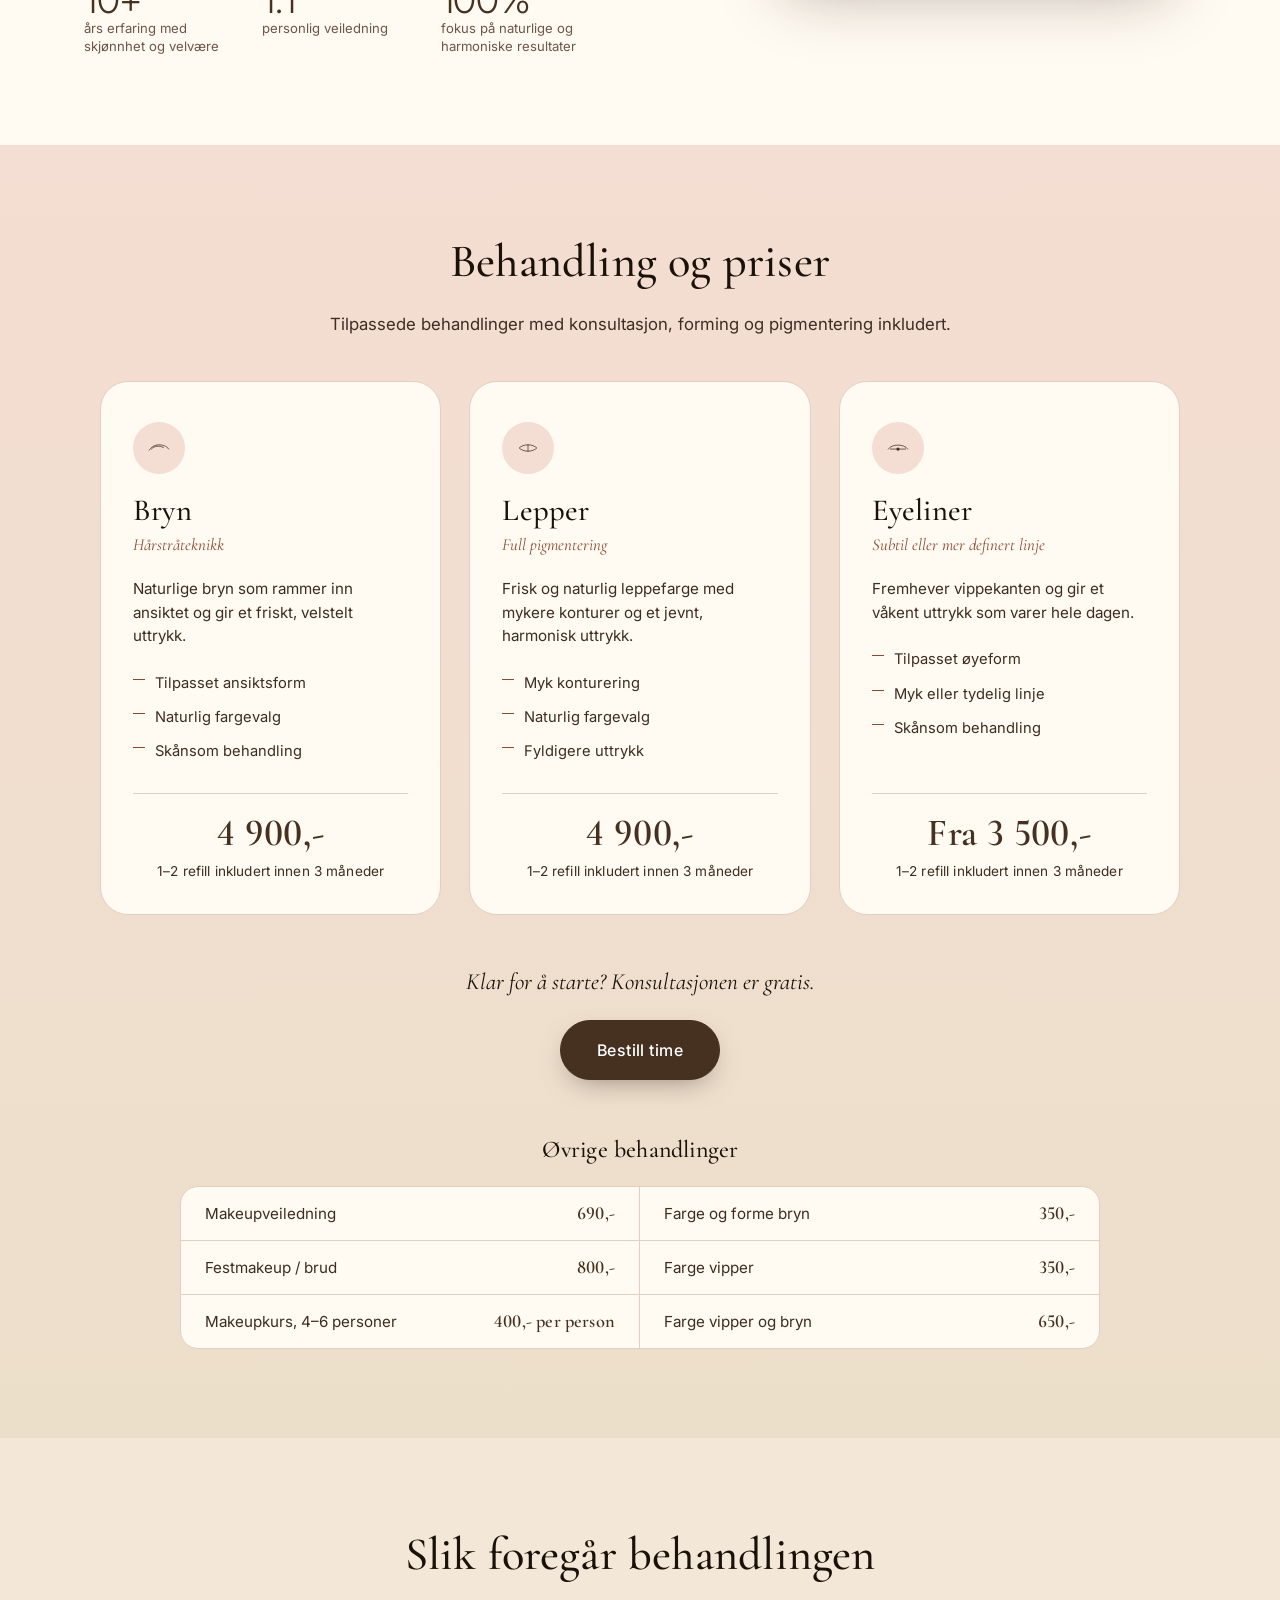
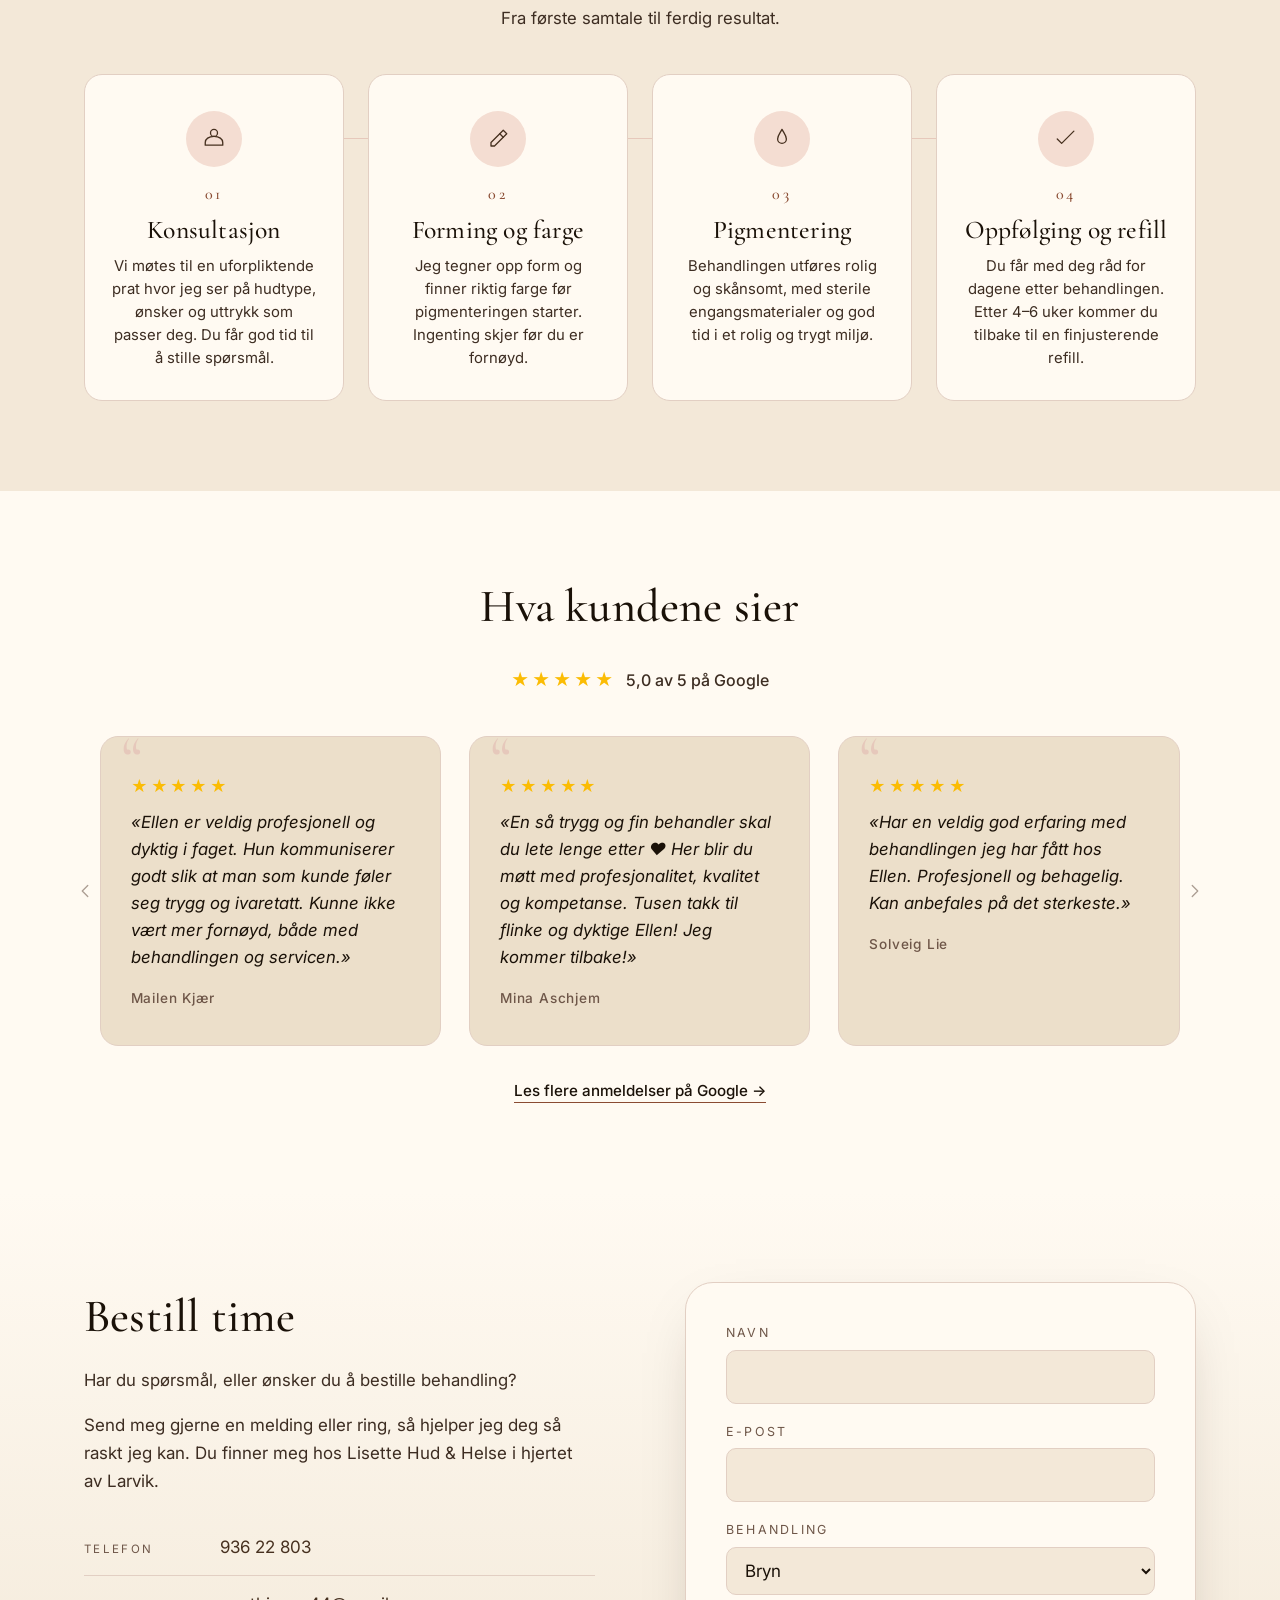
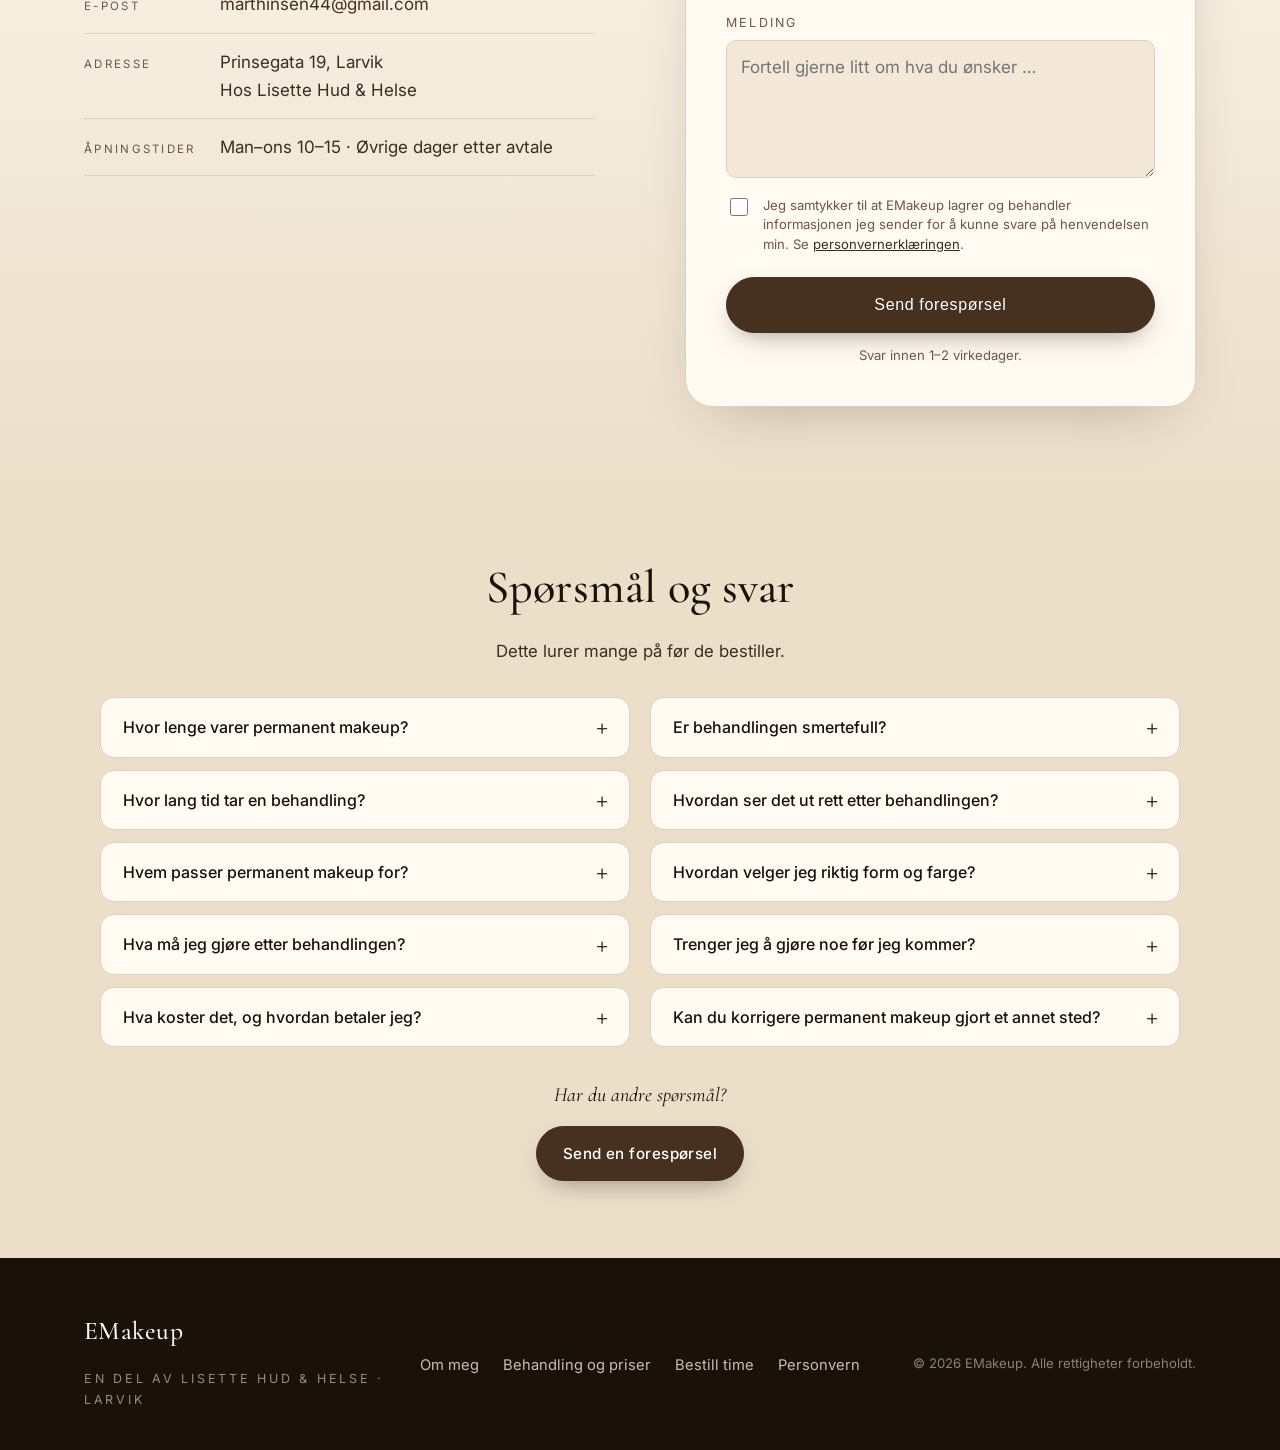
==== commit b49749fa: "trust: brighter Google-yellow stars, cleaner hero line; add favicon - Introduce a single --star toke" ====
--- a/index.html
+++ b/index.html
@@ -8,6 +8,8 @@
   <meta name="keywords" content="permanent makeup, pigmentering, bryn, lepper, eyeliner, Larvik, Ellen Marthinsen, EMakeup, hårstråteknikk, lip blush" />
   <meta name="author" content="Ellen Marthinsen" />
   <link rel="canonical" href="https://emakeup.no/" />
+  <link rel="icon" type="image/png" href="favicon.png" />
+  <link rel="apple-touch-icon" href="favicon.png" />
 
   <!-- Open Graph -->
   <meta property="og:type" content="website" />
@@ -143,8 +145,7 @@
           </div>
           <a class="hero-trust" href="https://www.google.com/search?q=emakeup+larvik" target="_blank" rel="noopener" aria-label="5,0 av 5 på Google – les anmeldelser">
             <span class="hero-trust-stars" aria-hidden="true">★★★★★</span>
-            <span class="hero-trust-quote">«Profesjonell og dyktig.»</span>
-            <span class="hero-trust-source">5,0 på Google</span>
+            <span class="hero-trust-text">5,0 på Google</span>
           </a>
         </div>
         <div class="hero-image">
--- a/styles.css
+++ b/styles.css
@@ -13,6 +13,7 @@
   --cta: #46301f;
   --cta-hover: #2e1d11;
   --gold: #c9a27a;
+  --star: #fbbc04;
   --shadow: 0 20px 60px -30px rgba(40, 22, 12, 0.35);
   --radius: 18px;
   --radius-lg: 28px;
@@ -267,54 +268,36 @@
 .hero-trust {
   display: inline-flex;
   align-items: center;
-  flex-wrap: wrap;
-  gap: 10px 12px;
+  gap: 10px;
   margin-top: 1.4rem;
-  font-size: 0.9rem;
-  color: var(--muted);
+  font-size: 0.98rem;
+  color: var(--ink-soft);
   text-decoration: none;
   transition: color .2s ease;
 }
 .hero-trust:hover { color: var(--ink); }
 .hero-trust-stars {
-  color: var(--gold);
+  color: var(--star);
   letter-spacing: 2px;
-  font-size: 0.95rem;
+  font-size: 1rem;
   line-height: 1;
 }
-.hero-trust-quote {
-  font-family: var(--font-display);
-  font-style: italic;
-  font-size: 1.02rem;
-  color: var(--ink-soft);
-}
-.hero-trust-source {
-  position: relative;
-  padding-left: 14px;
-}
-.hero-trust-source::before {
-  content: "";
-  position: absolute;
-  left: 0;
-  top: 50%;
-  transform: translateY(-50%);
-  width: 4px;
-  height: 4px;
-  border-radius: 50%;
-  background: currentColor;
-  opacity: 0.45;
+.hero-trust-text {
+  font-weight: 500;
+  letter-spacing: 0.01em;
 }
 
 .reviews-rating {
   display: inline-flex;
   align-items: center;
   gap: 10px;
-  margin-top: 8px;
-  font-size: 0.95rem;
-  color: var(--muted);
+  margin-top: 10px;
+  font-size: 1rem;
+  color: var(--ink-soft);
+  font-weight: 500;
 }
 .reviews-rating-stars {
-  color: var(--gold);
+  color: var(--star);
   letter-spacing: 3px;
   font-size: 1.1rem;
   line-height: 1;
@@ -977,7 +960,7 @@
   line-height: 1;
 }
 .quote-stars {
-  color: #d4a341;
+  color: var(--star);
   font-size: 1rem;
   letter-spacing: 0.18em;
   margin-bottom: 10px;
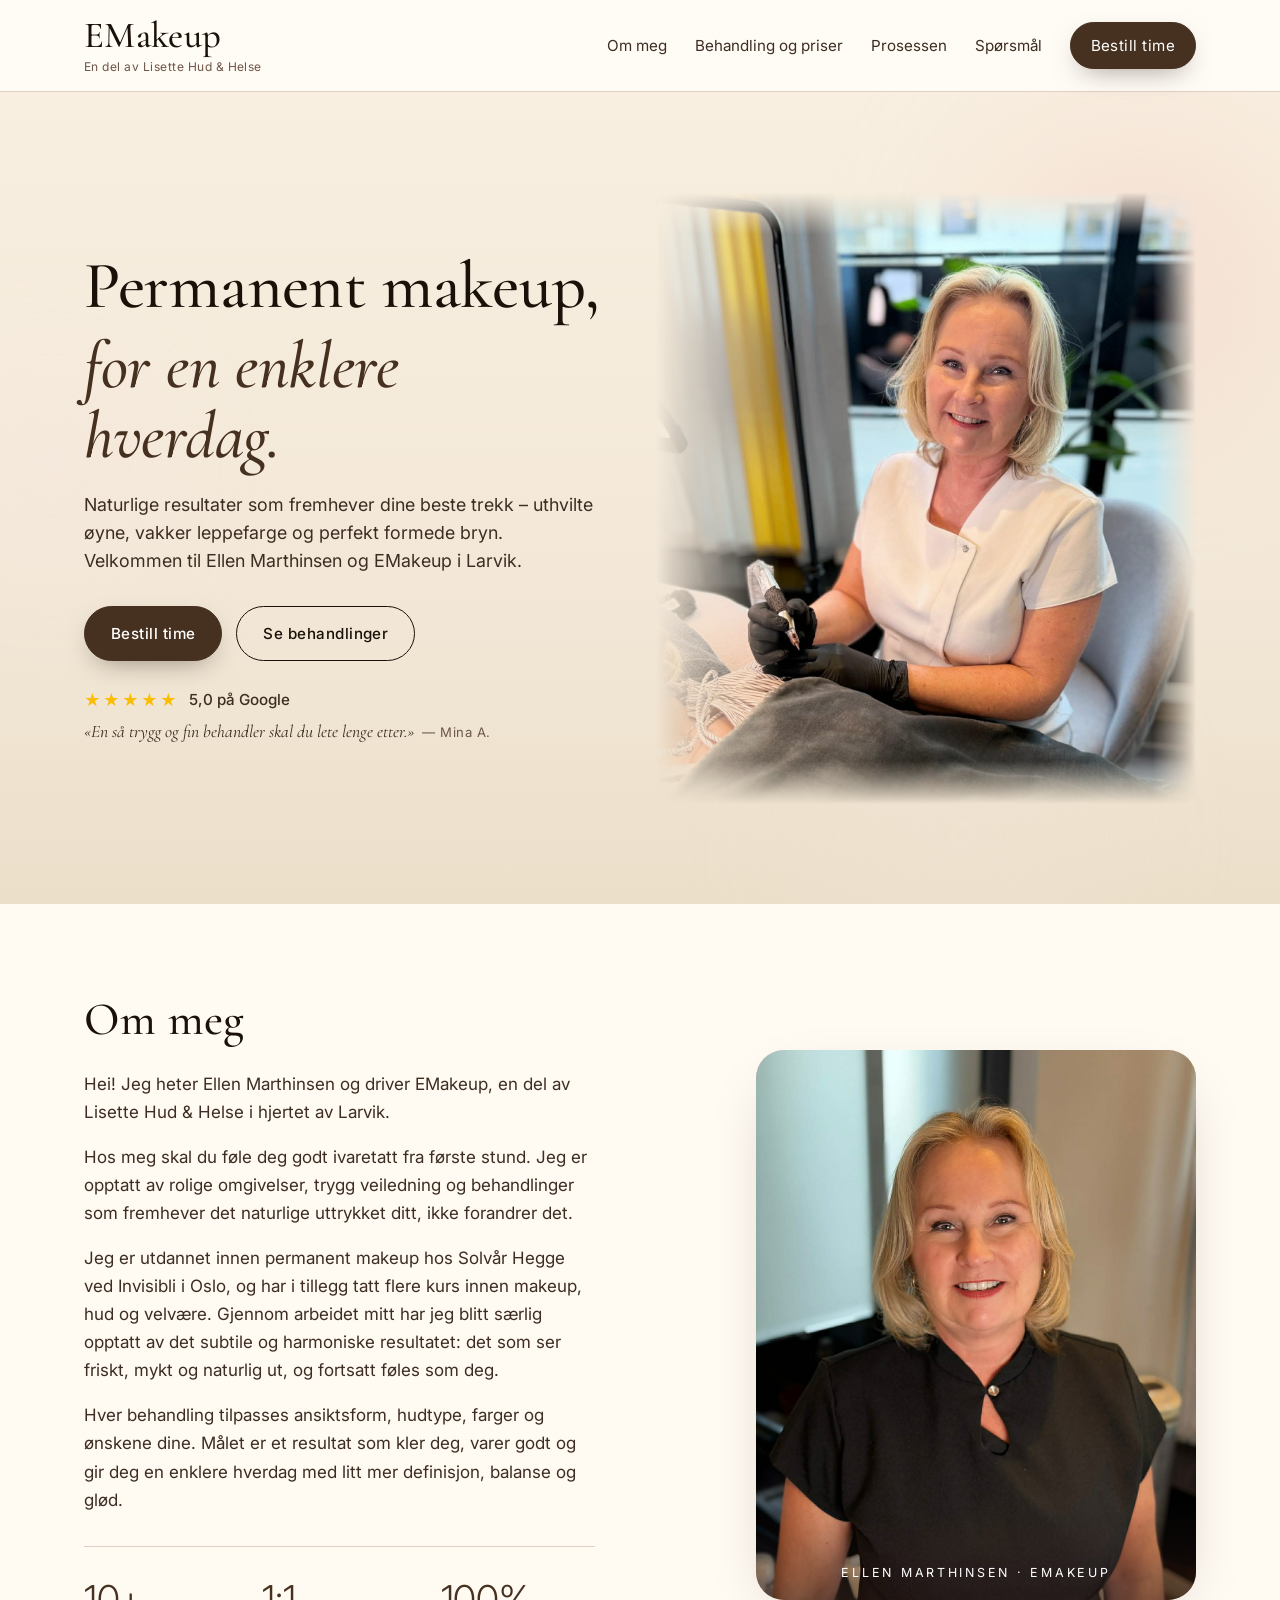
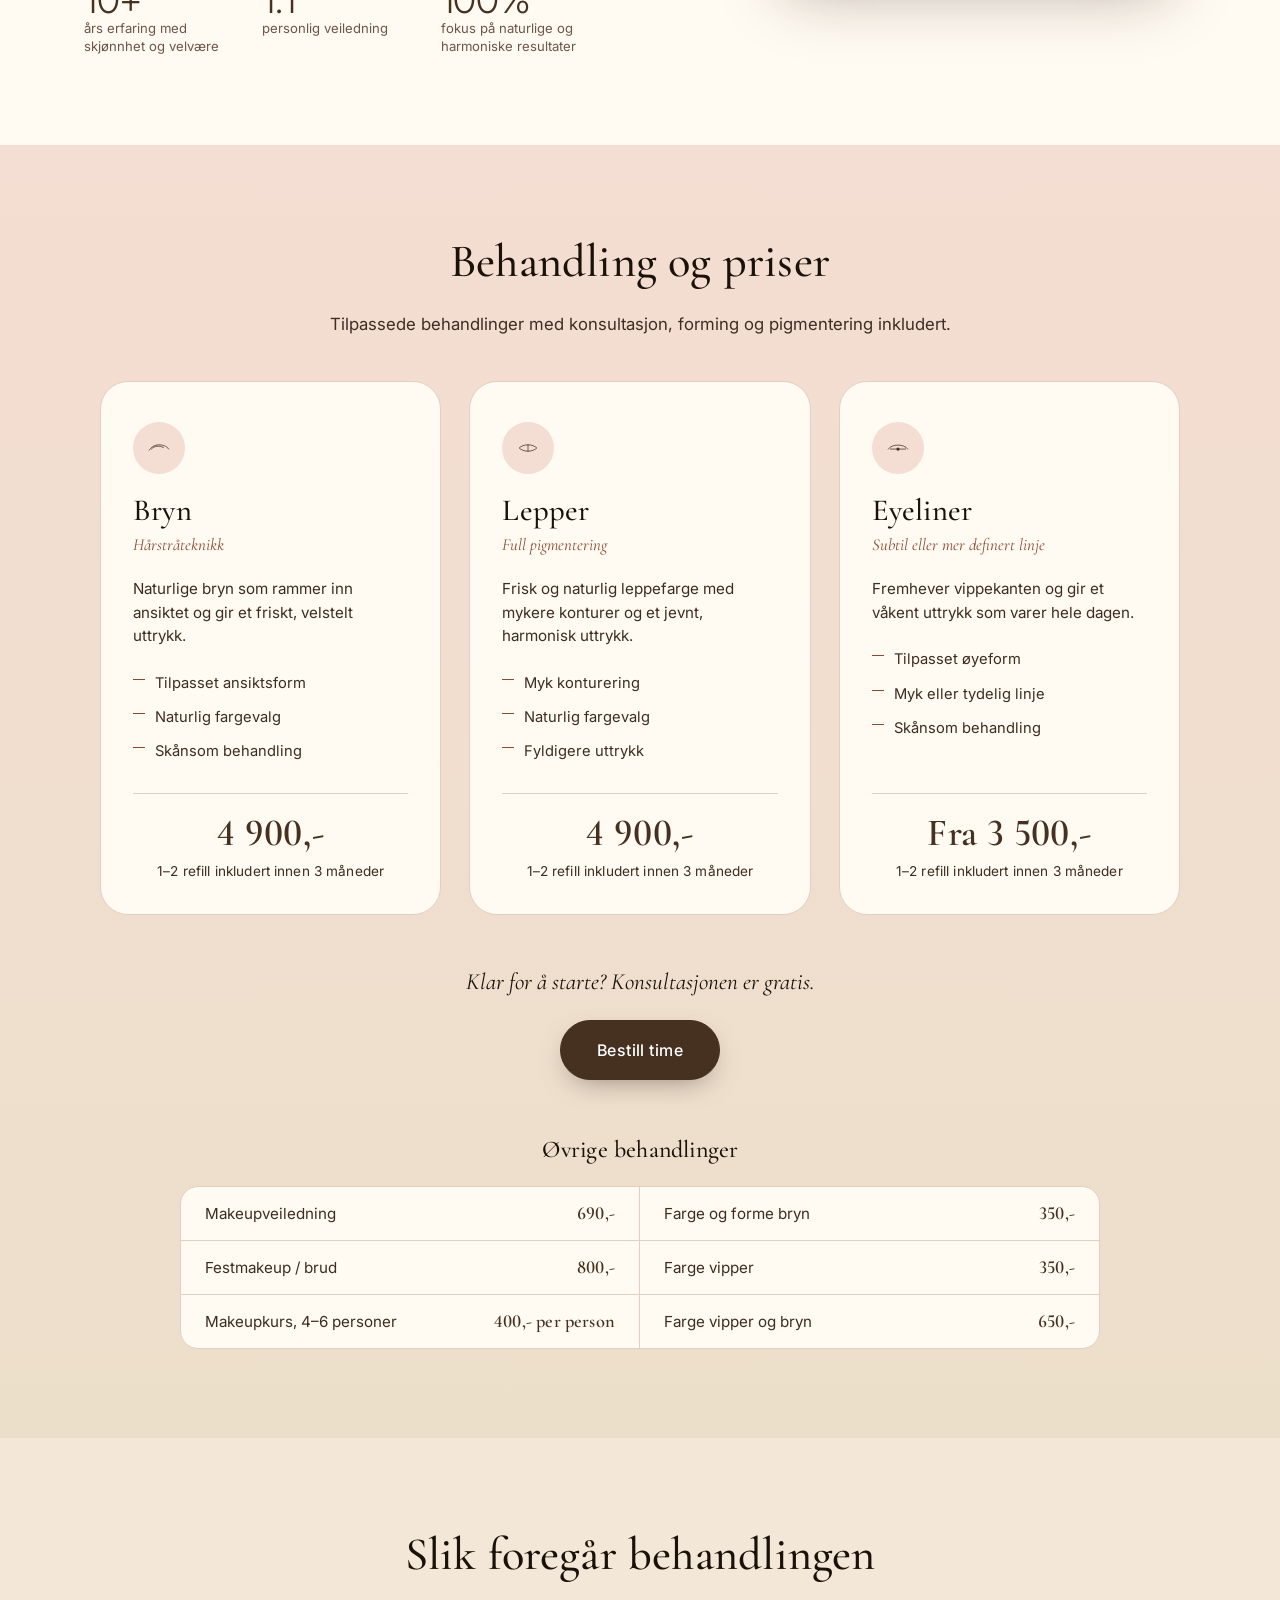
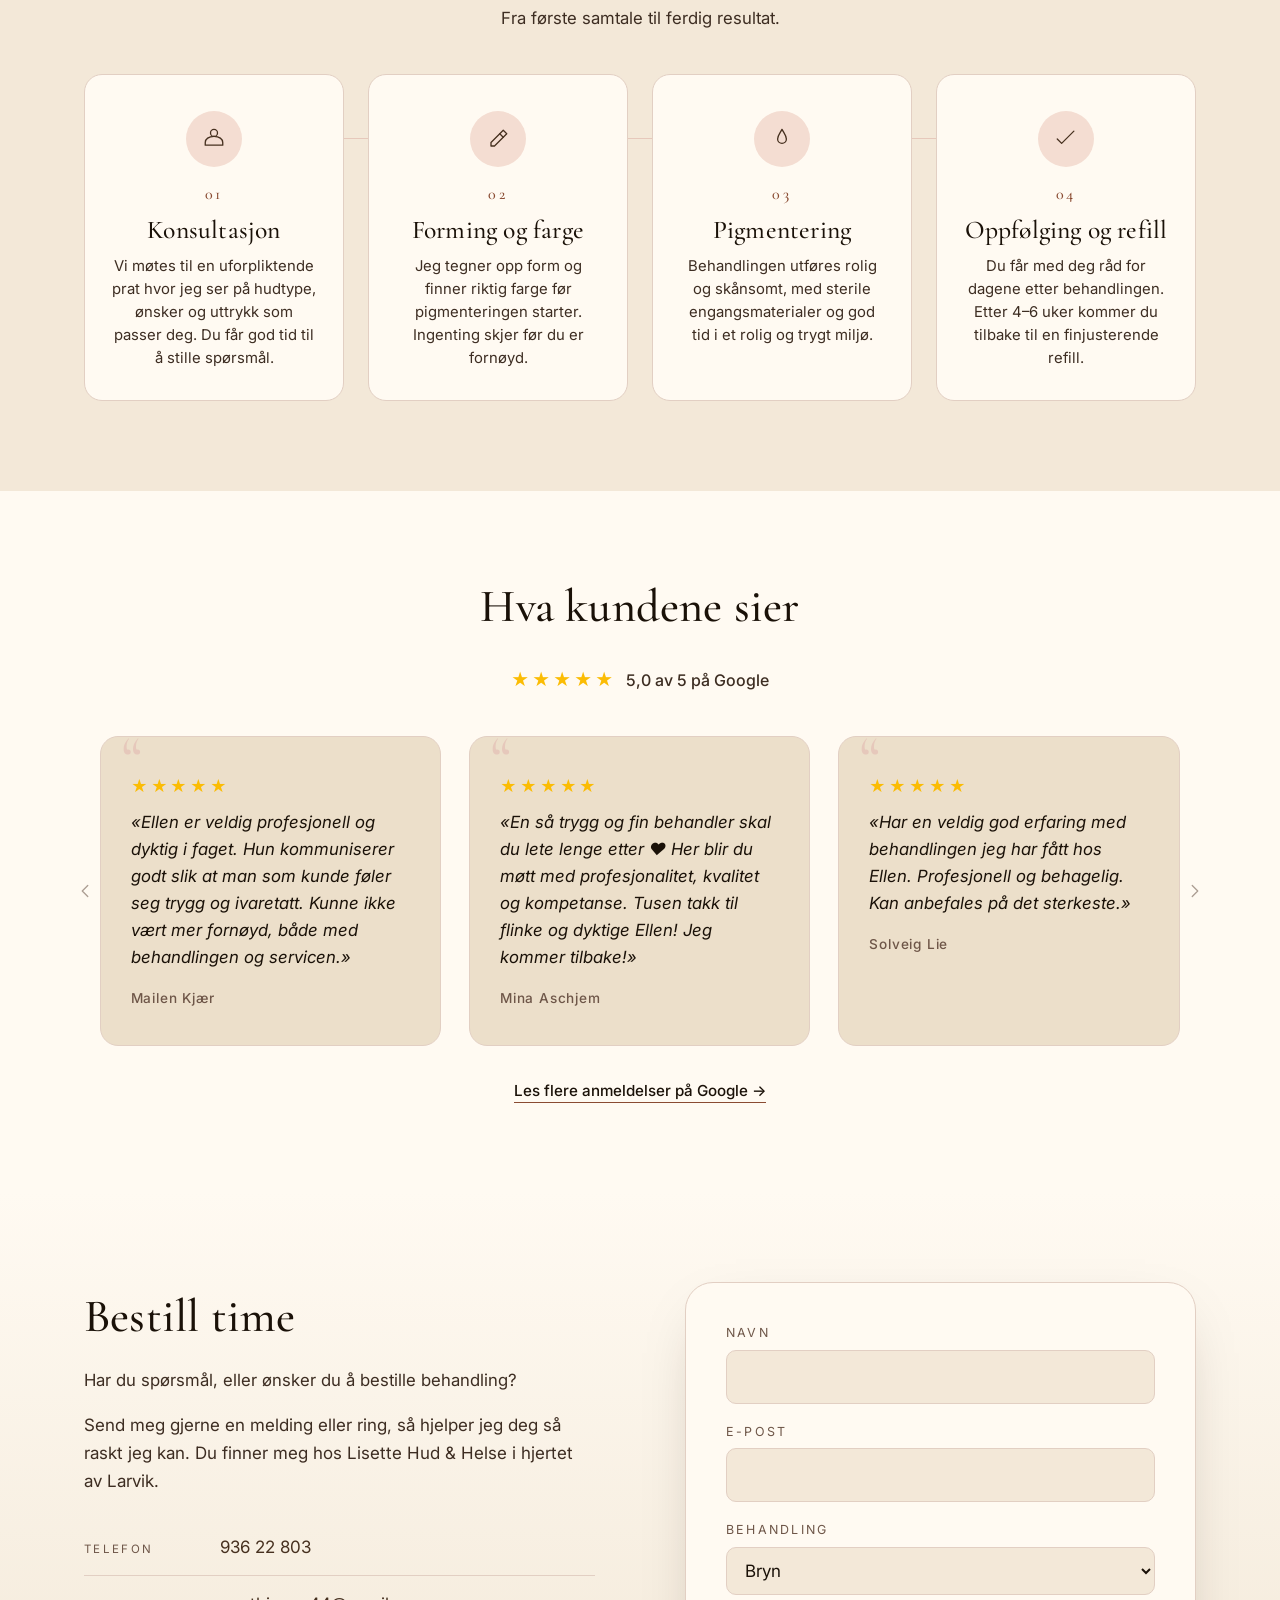
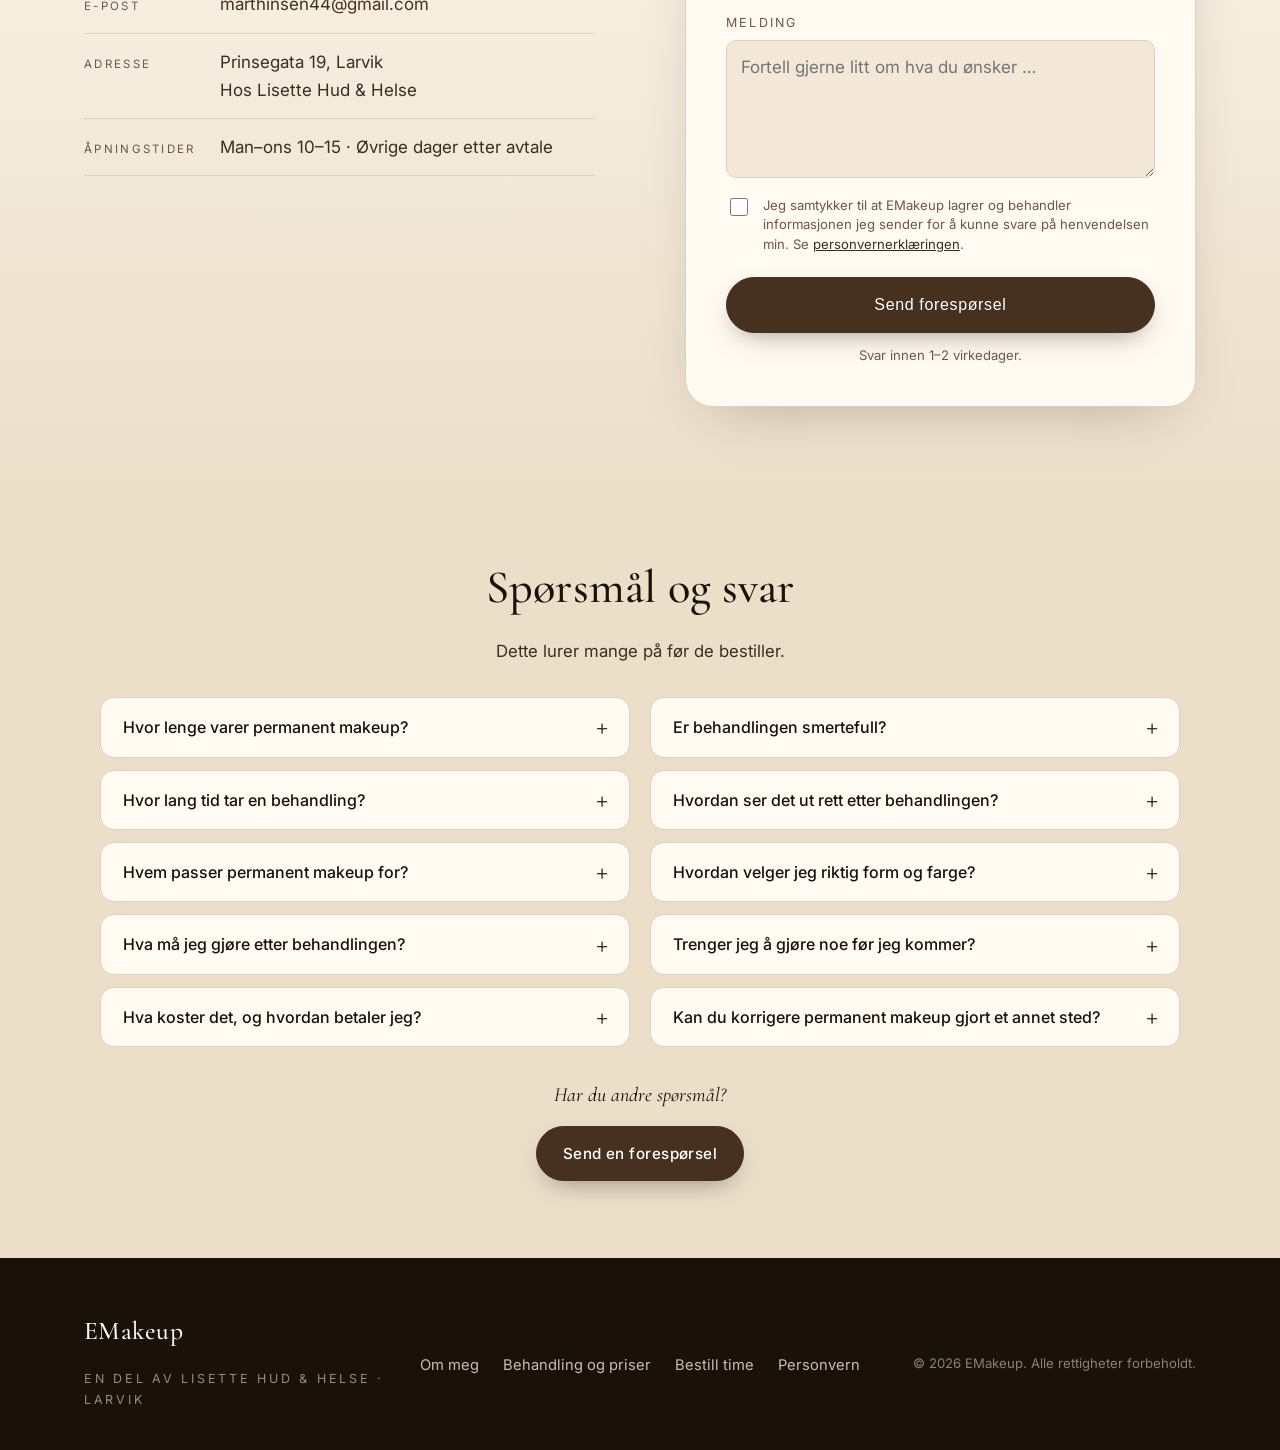
==== commit 3eb248db: "hero trust: two-line editorial — rating + real testimonial quote" ====
--- a/index.html
+++ b/index.html
@@ -143,10 +143,13 @@
             <a class="btn btn-cta" href="#kontakt">Bestill time</a>
             <a class="btn btn-ghost" href="#behandlinger">Se behandlinger</a>
           </div>
-          <a class="hero-trust" href="https://www.google.com/search?q=emakeup+larvik" target="_blank" rel="noopener" aria-label="5,0 av 5 på Google – les anmeldelser">
-            <span class="hero-trust-stars" aria-hidden="true">★★★★★</span>
-            <span class="hero-trust-text">5,0 på Google</span>
-          </a>
+          <div class="hero-trust">
+            <a class="hero-trust-rating" href="https://www.google.com/search?q=emakeup+larvik" target="_blank" rel="noopener" aria-label="5,0 av 5 på Google – les anmeldelser">
+              <span class="hero-trust-stars" aria-hidden="true">★★★★★</span>
+              <span>5,0 på Google</span>
+            </a>
+            <p class="hero-trust-quote">«En så trygg og fin behandler skal du lete lenge etter.» <span class="hero-trust-cite">— Mina A.</span></p>
+          </div>
         </div>
         <div class="hero-image">
           <img src="ellen-hero.jpeg" alt="Ellen Marthinsen utfører en permanent makeup-behandling" loading="eager" onerror="this.onerror=null;this.src='ellen.jpeg';" />
--- a/styles.css
+++ b/styles.css
@@ -266,25 +266,46 @@
 }
 
 .hero-trust {
+  display: flex;
+  flex-direction: column;
+  align-items: flex-start;
+  gap: 8px;
+  margin-top: 1.6rem;
+  max-width: 520px;
+}
+.hero-trust-rating {
   display: inline-flex;
   align-items: center;
   gap: 10px;
-  margin-top: 1.4rem;
-  font-size: 0.98rem;
+  font-size: 0.95rem;
+  font-weight: 500;
   color: var(--ink-soft);
   text-decoration: none;
   transition: color .2s ease;
 }
-.hero-trust:hover { color: var(--ink); }
+.hero-trust-rating:hover { color: var(--ink); }
 .hero-trust-stars {
   color: var(--star);
   letter-spacing: 2px;
   font-size: 1rem;
   line-height: 1;
 }
-.hero-trust-text {
-  font-weight: 500;
-  letter-spacing: 0.01em;
+.hero-trust-quote {
+  margin: 0;
+  font-family: var(--font-display);
+  font-style: italic;
+  font-size: 1.1rem;
+  line-height: 1.4;
+  color: var(--ink-soft);
+}
+.hero-trust-cite {
+  font-family: var(--font-body);
+  font-style: normal;
+  font-size: 0.82rem;
+  color: var(--muted);
+  letter-spacing: 0.04em;
+  margin-left: 4px;
+  white-space: nowrap;
 }
 
 .reviews-rating {
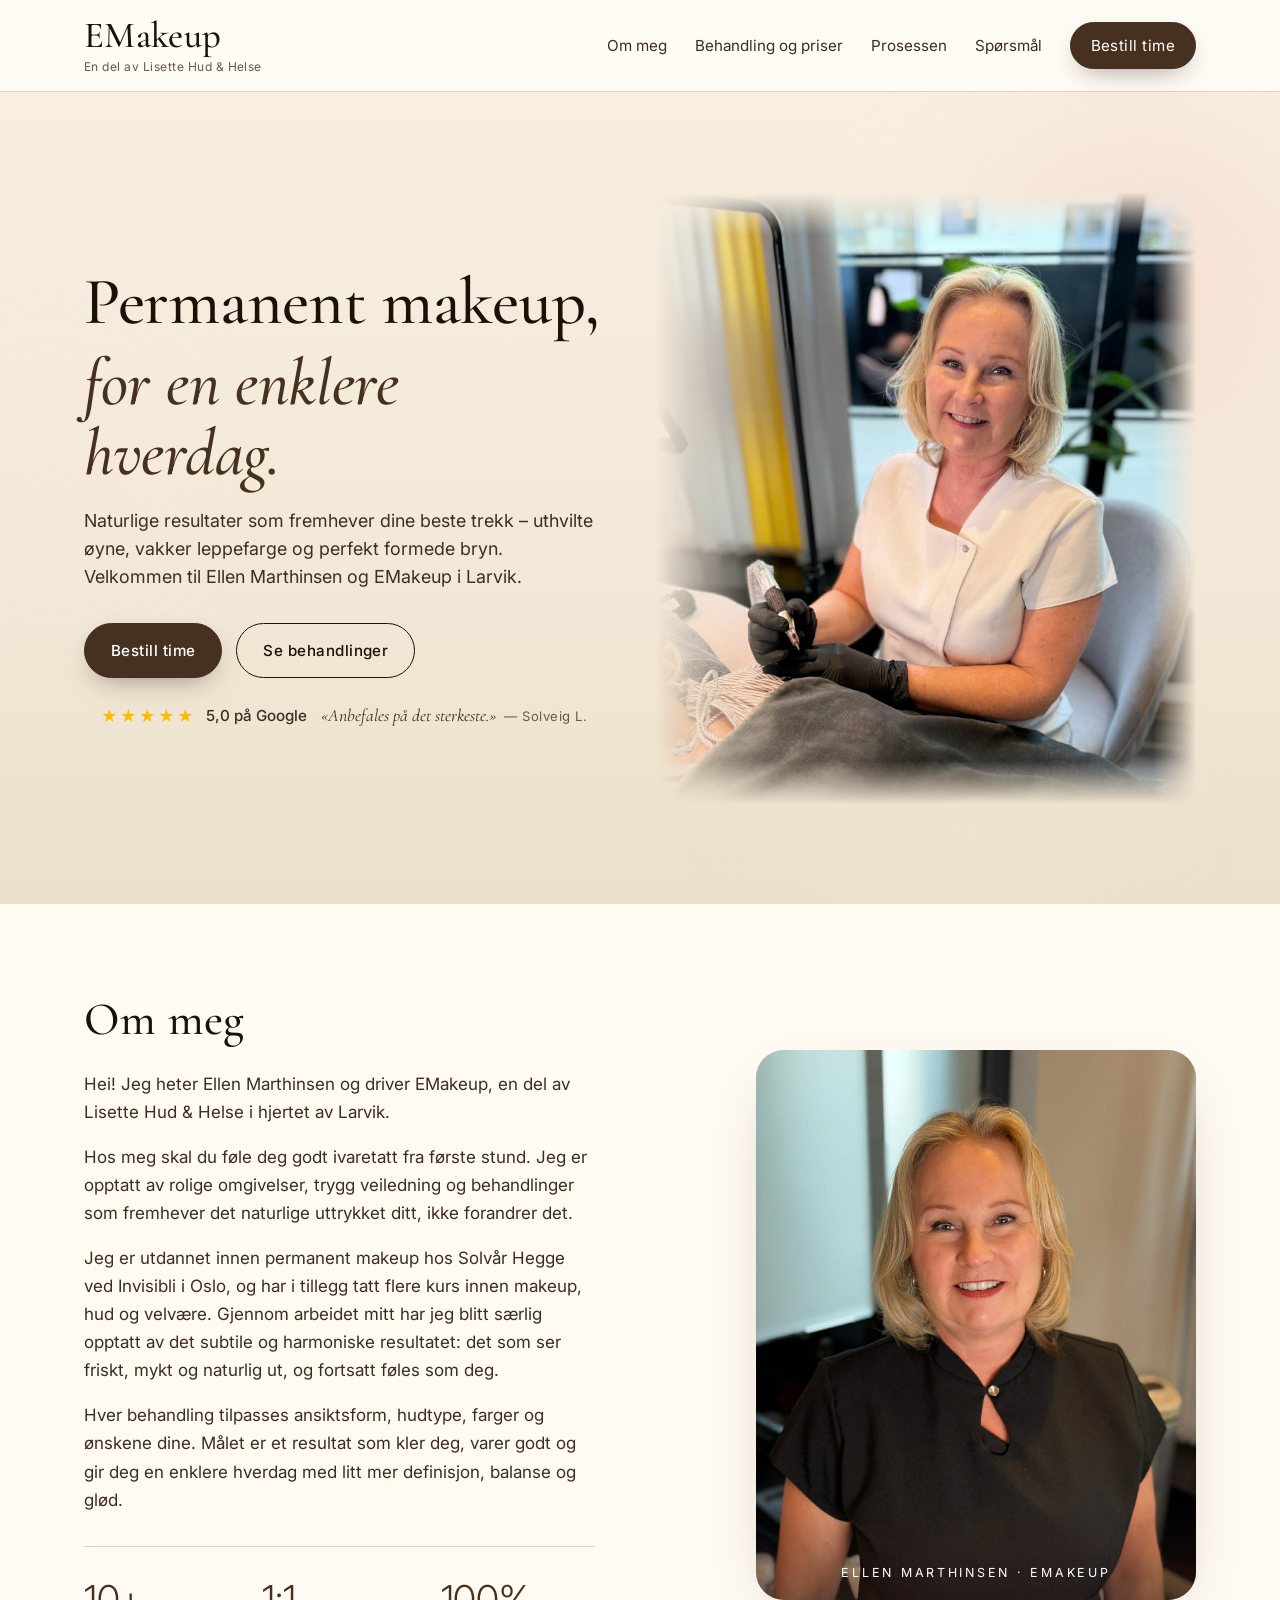
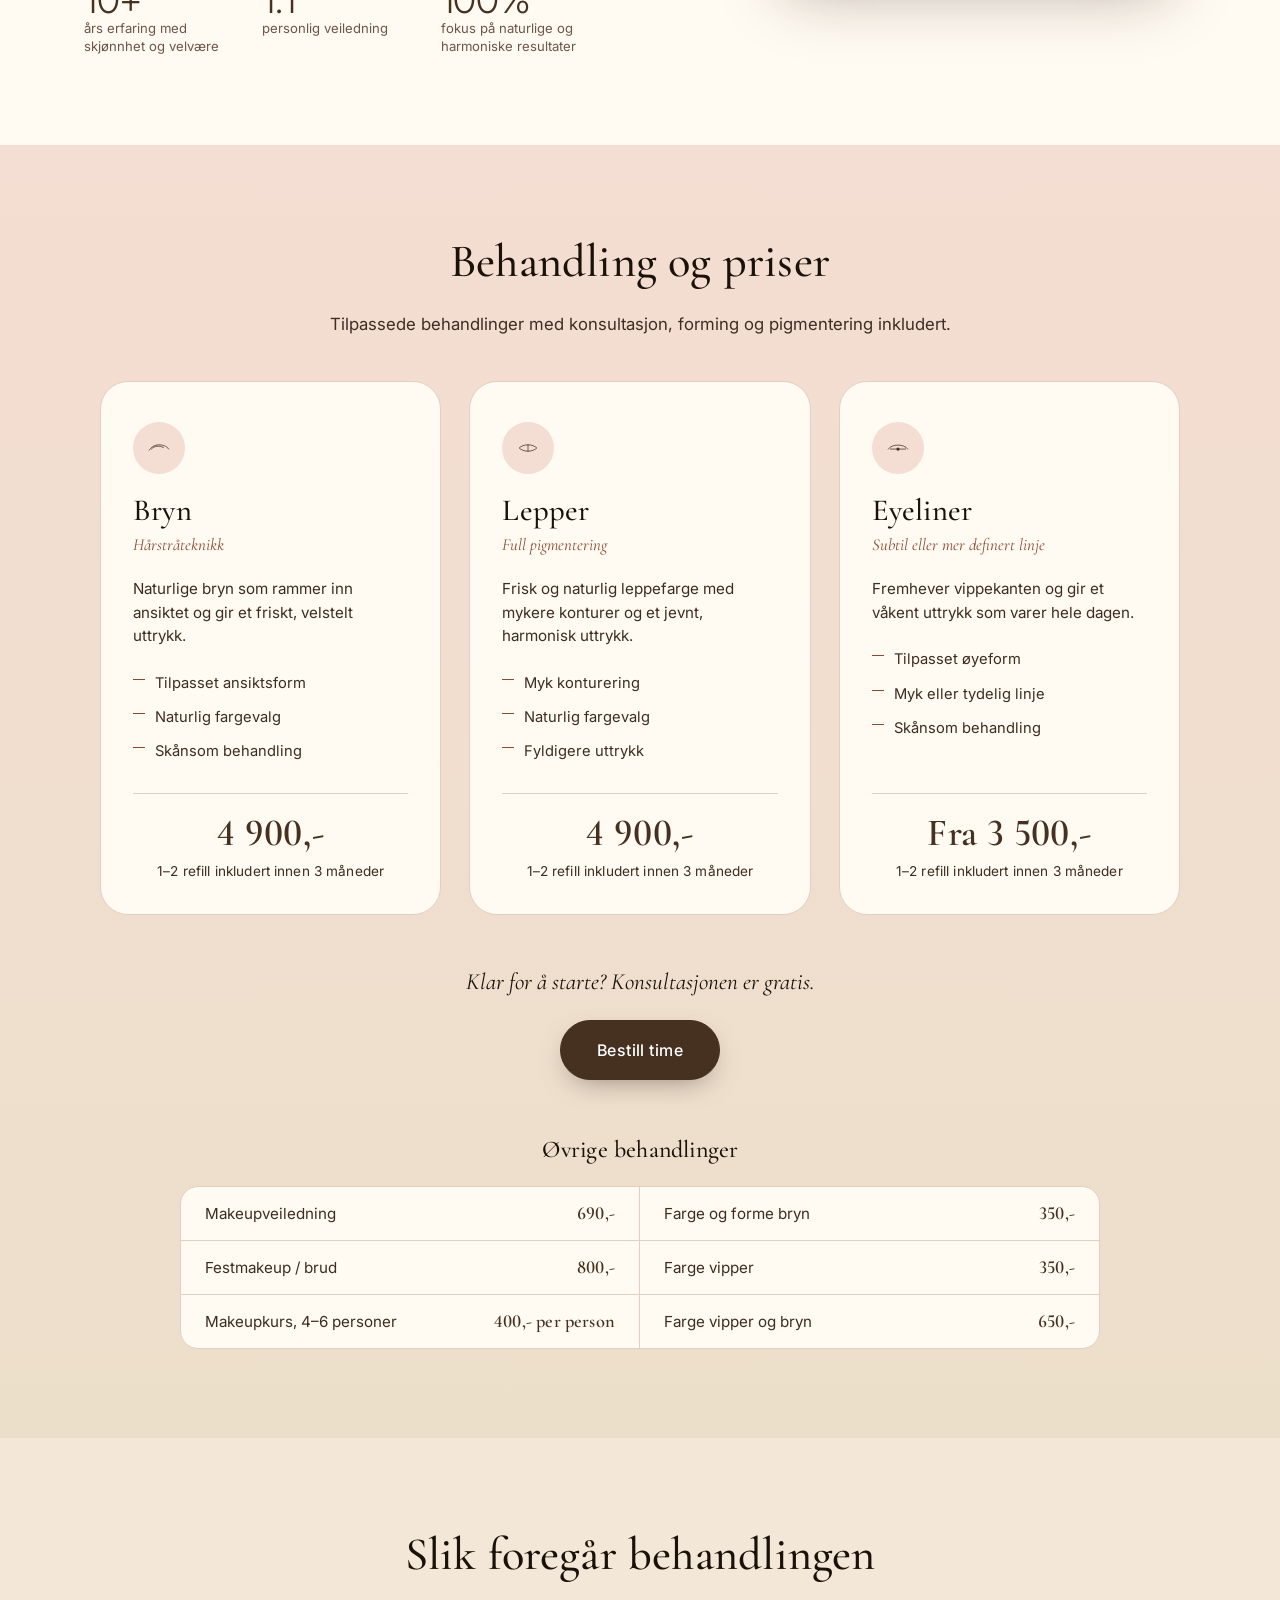
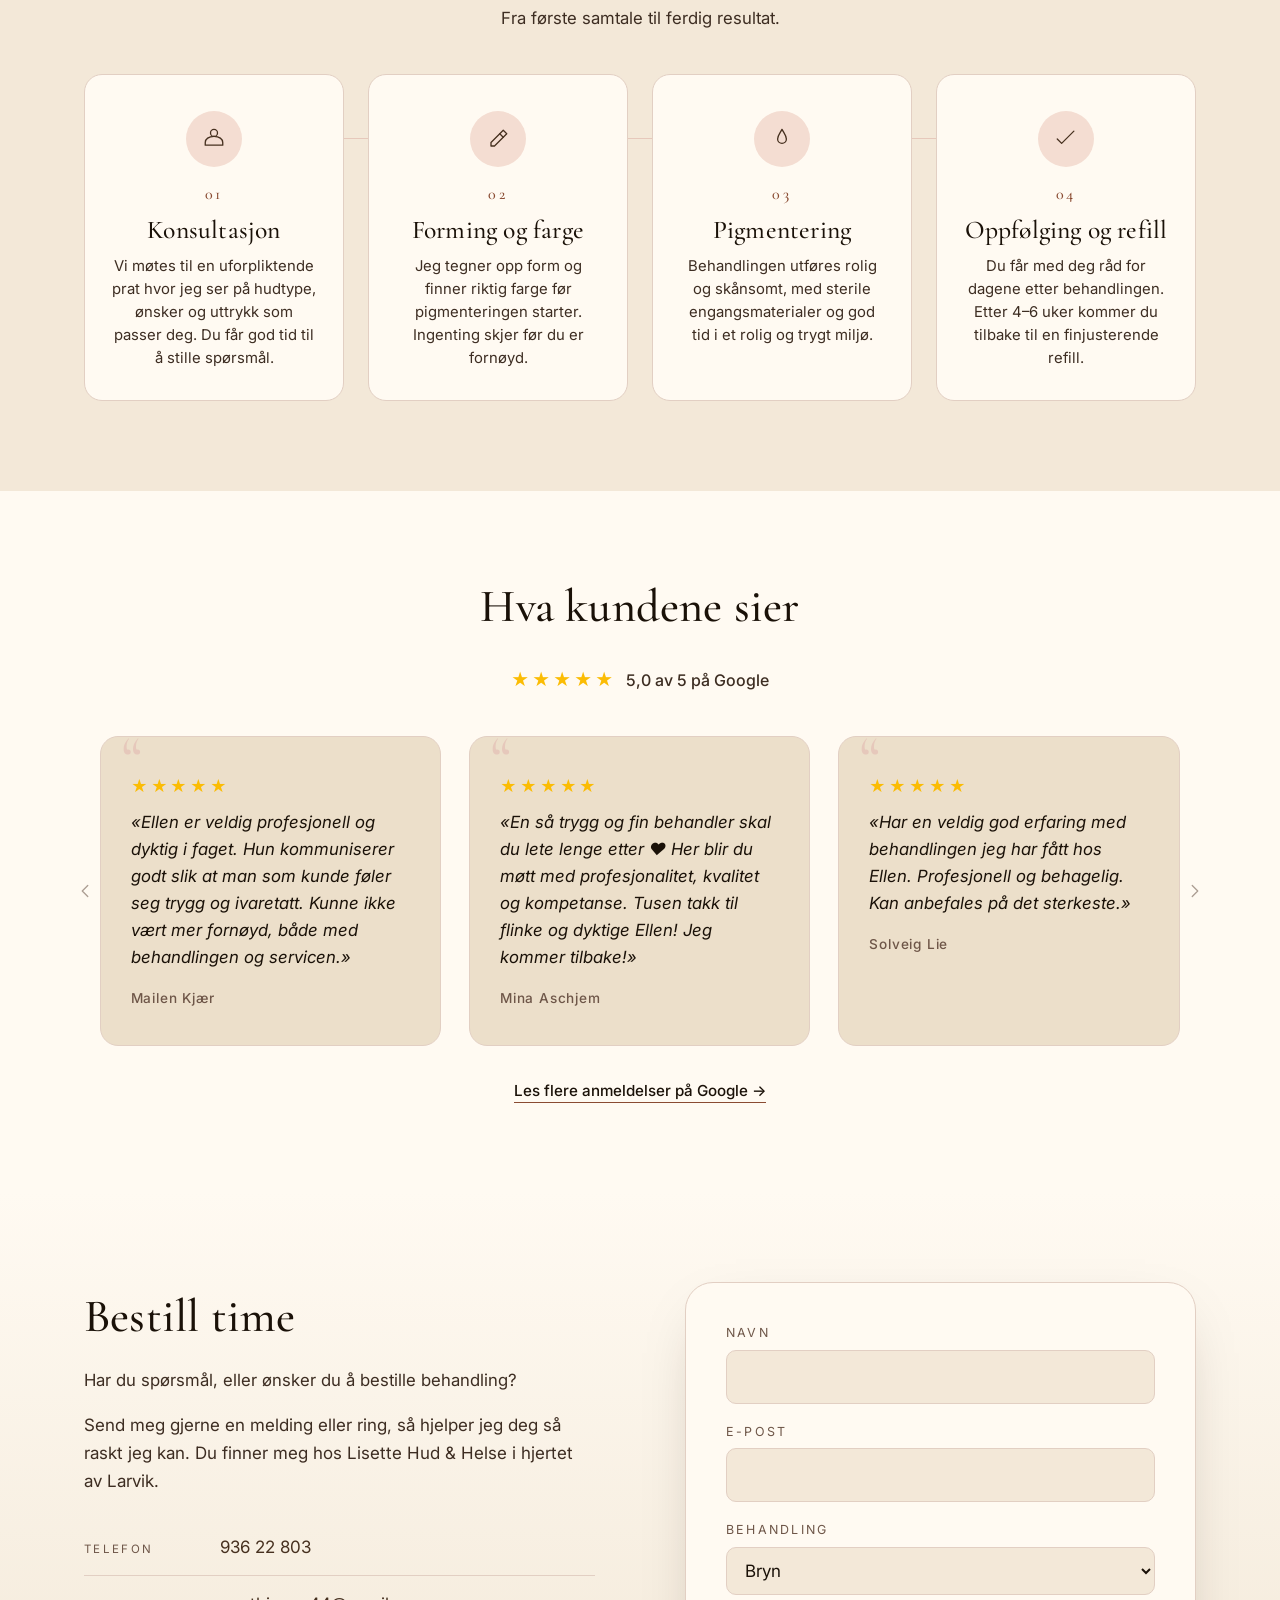
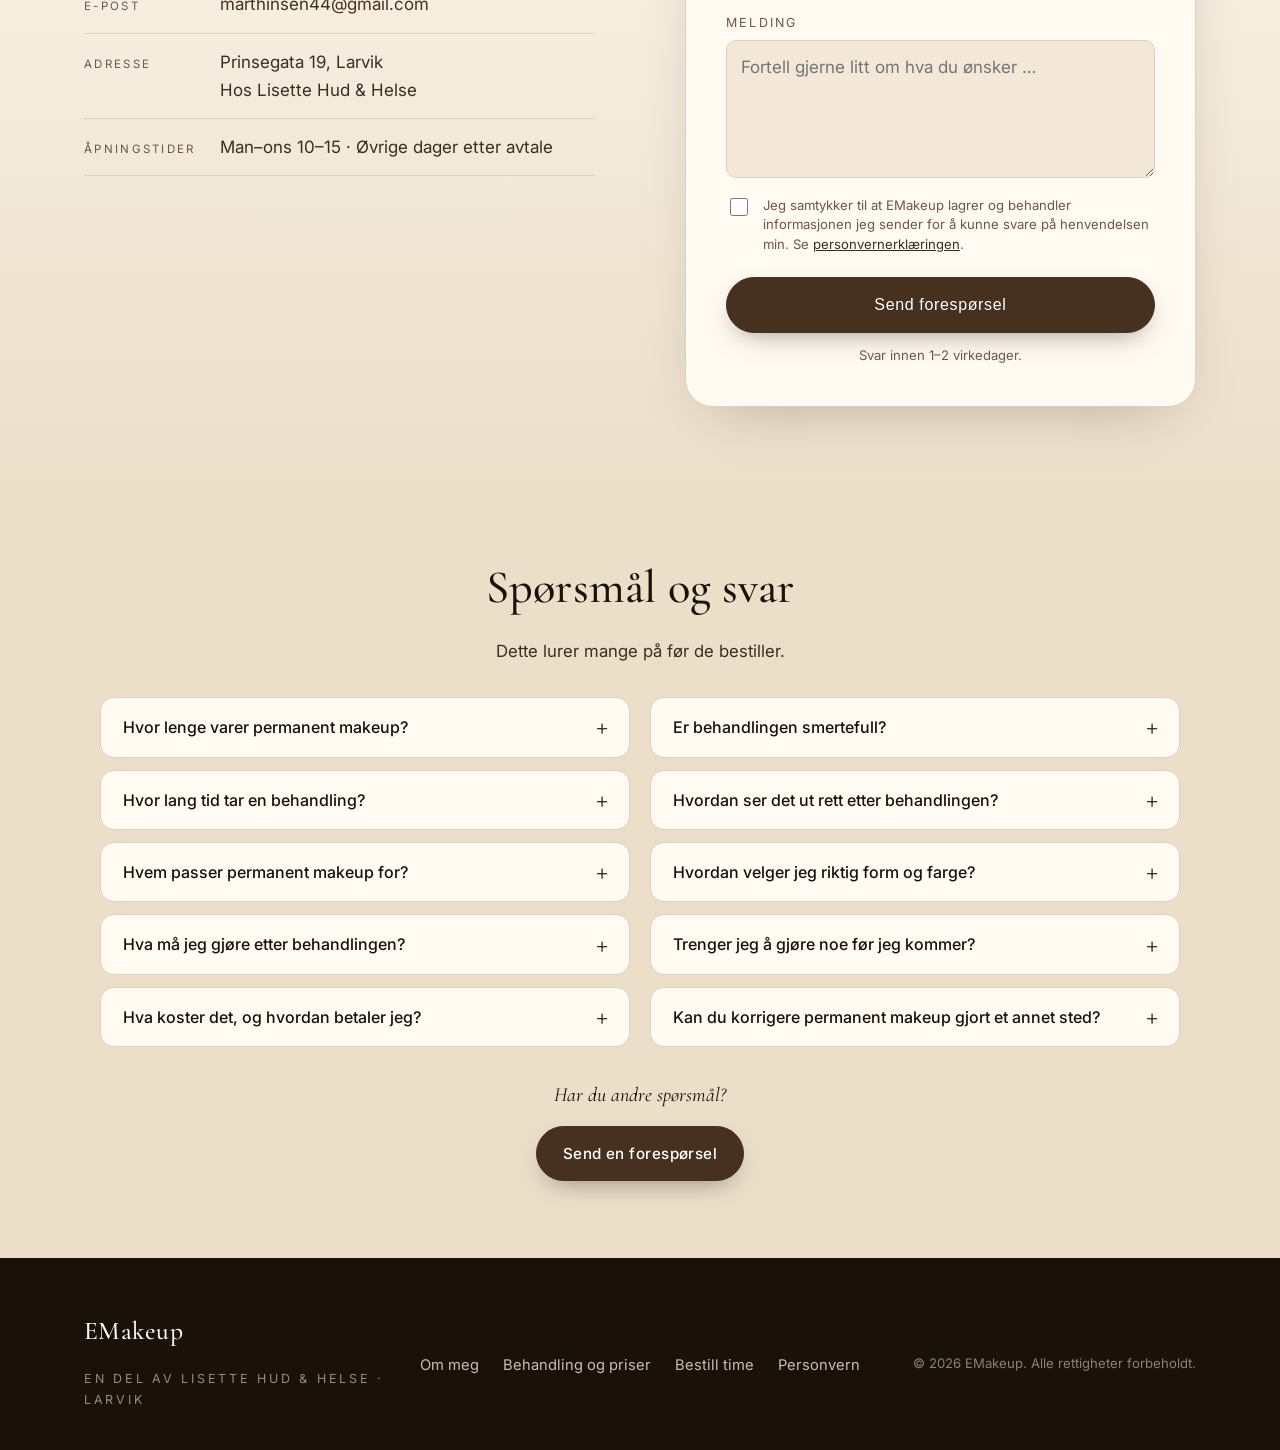
==== commit e3431418: "hero trust: switch to Solveig quote, center; one line if it fits Flex-row + wrap so the rating and q" ====
--- a/index.html
+++ b/index.html
@@ -148,7 +148,7 @@
               <span class="hero-trust-stars" aria-hidden="true">★★★★★</span>
               <span>5,0 på Google</span>
             </a>
-            <p class="hero-trust-quote">«En så trygg og fin behandler skal du lete lenge etter.» <span class="hero-trust-cite">— Mina A.</span></p>
+            <p class="hero-trust-quote">«Anbefales på det sterkeste.» <span class="hero-trust-cite">— Solveig L.</span></p>
           </div>
         </div>
         <div class="hero-image">
--- a/styles.css
+++ b/styles.css
@@ -267,11 +267,12 @@
 
 .hero-trust {
   display: flex;
-  flex-direction: column;
-  align-items: flex-start;
-  gap: 8px;
+  flex-wrap: wrap;
+  align-items: center;
+  justify-content: center;
+  gap: 6px 14px;
   margin-top: 1.6rem;
-  max-width: 520px;
+  text-align: center;
 }
 .hero-trust-rating {
   display: inline-flex;
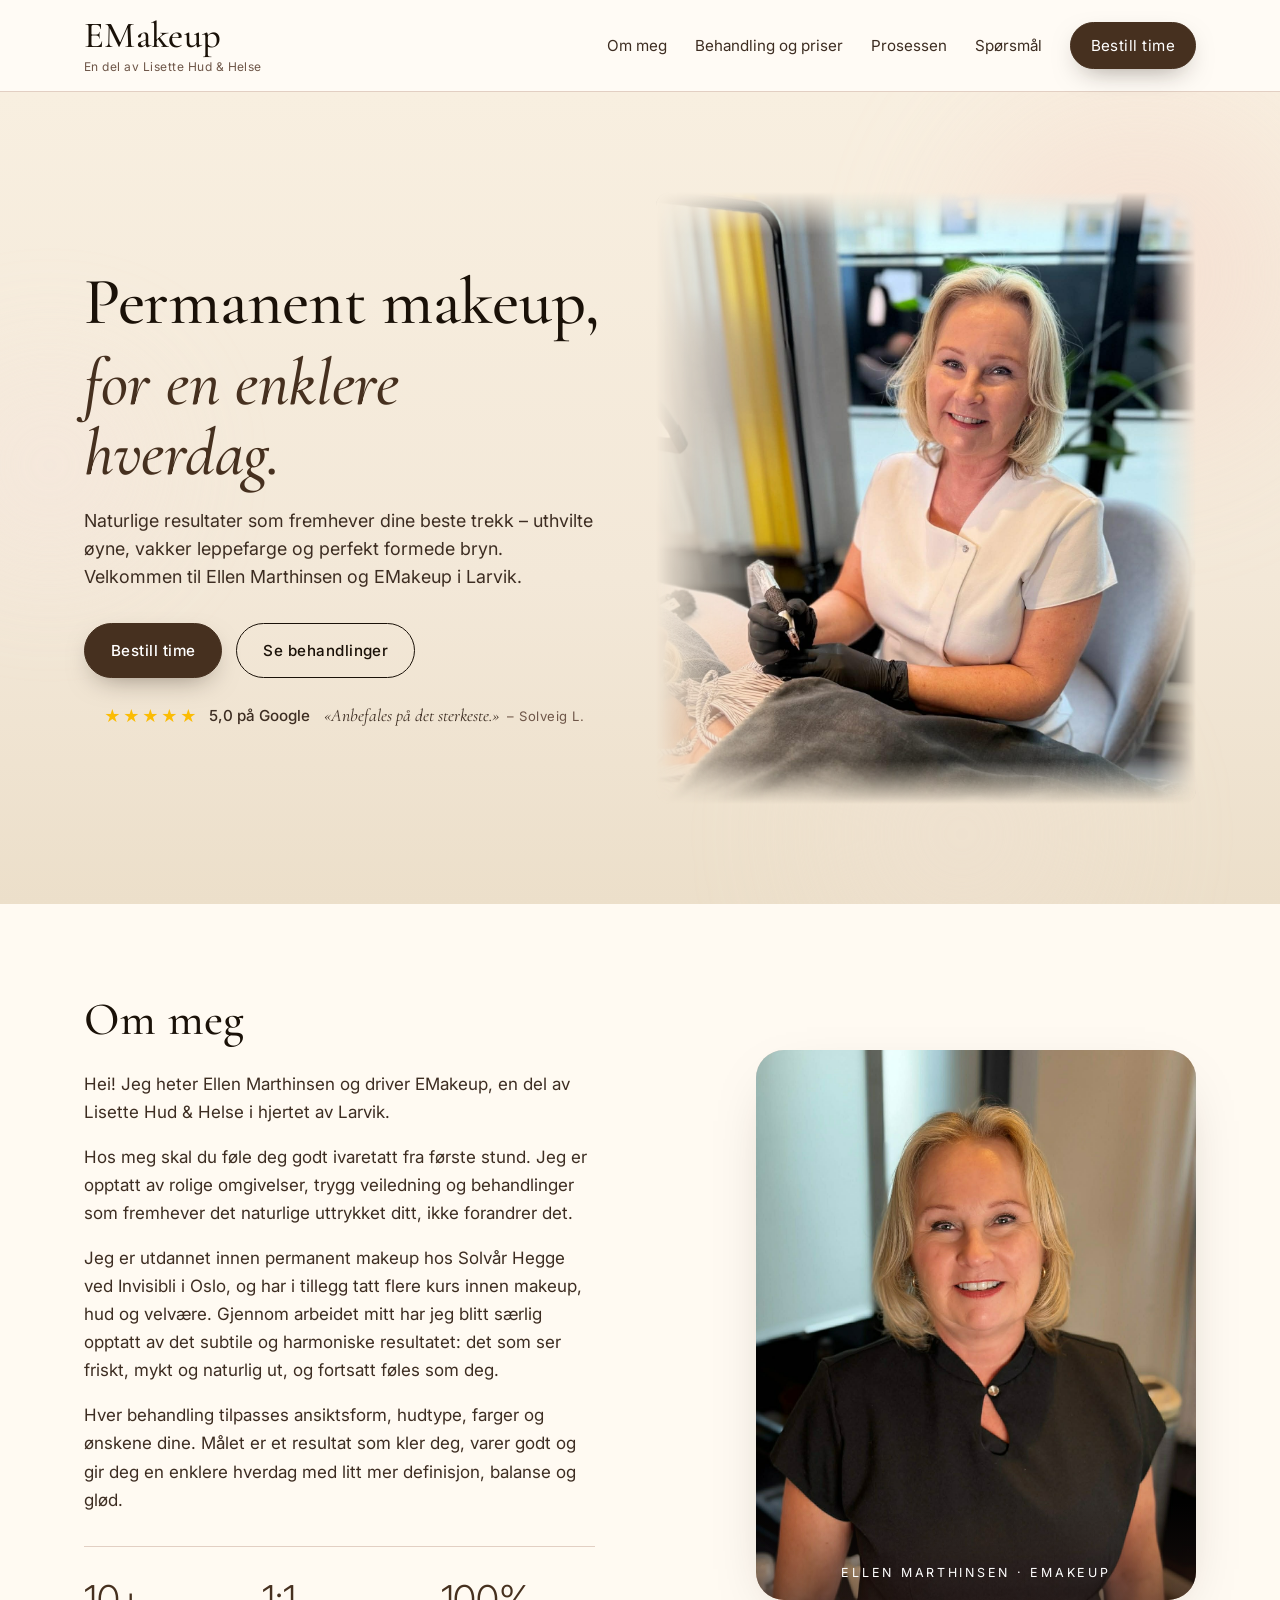
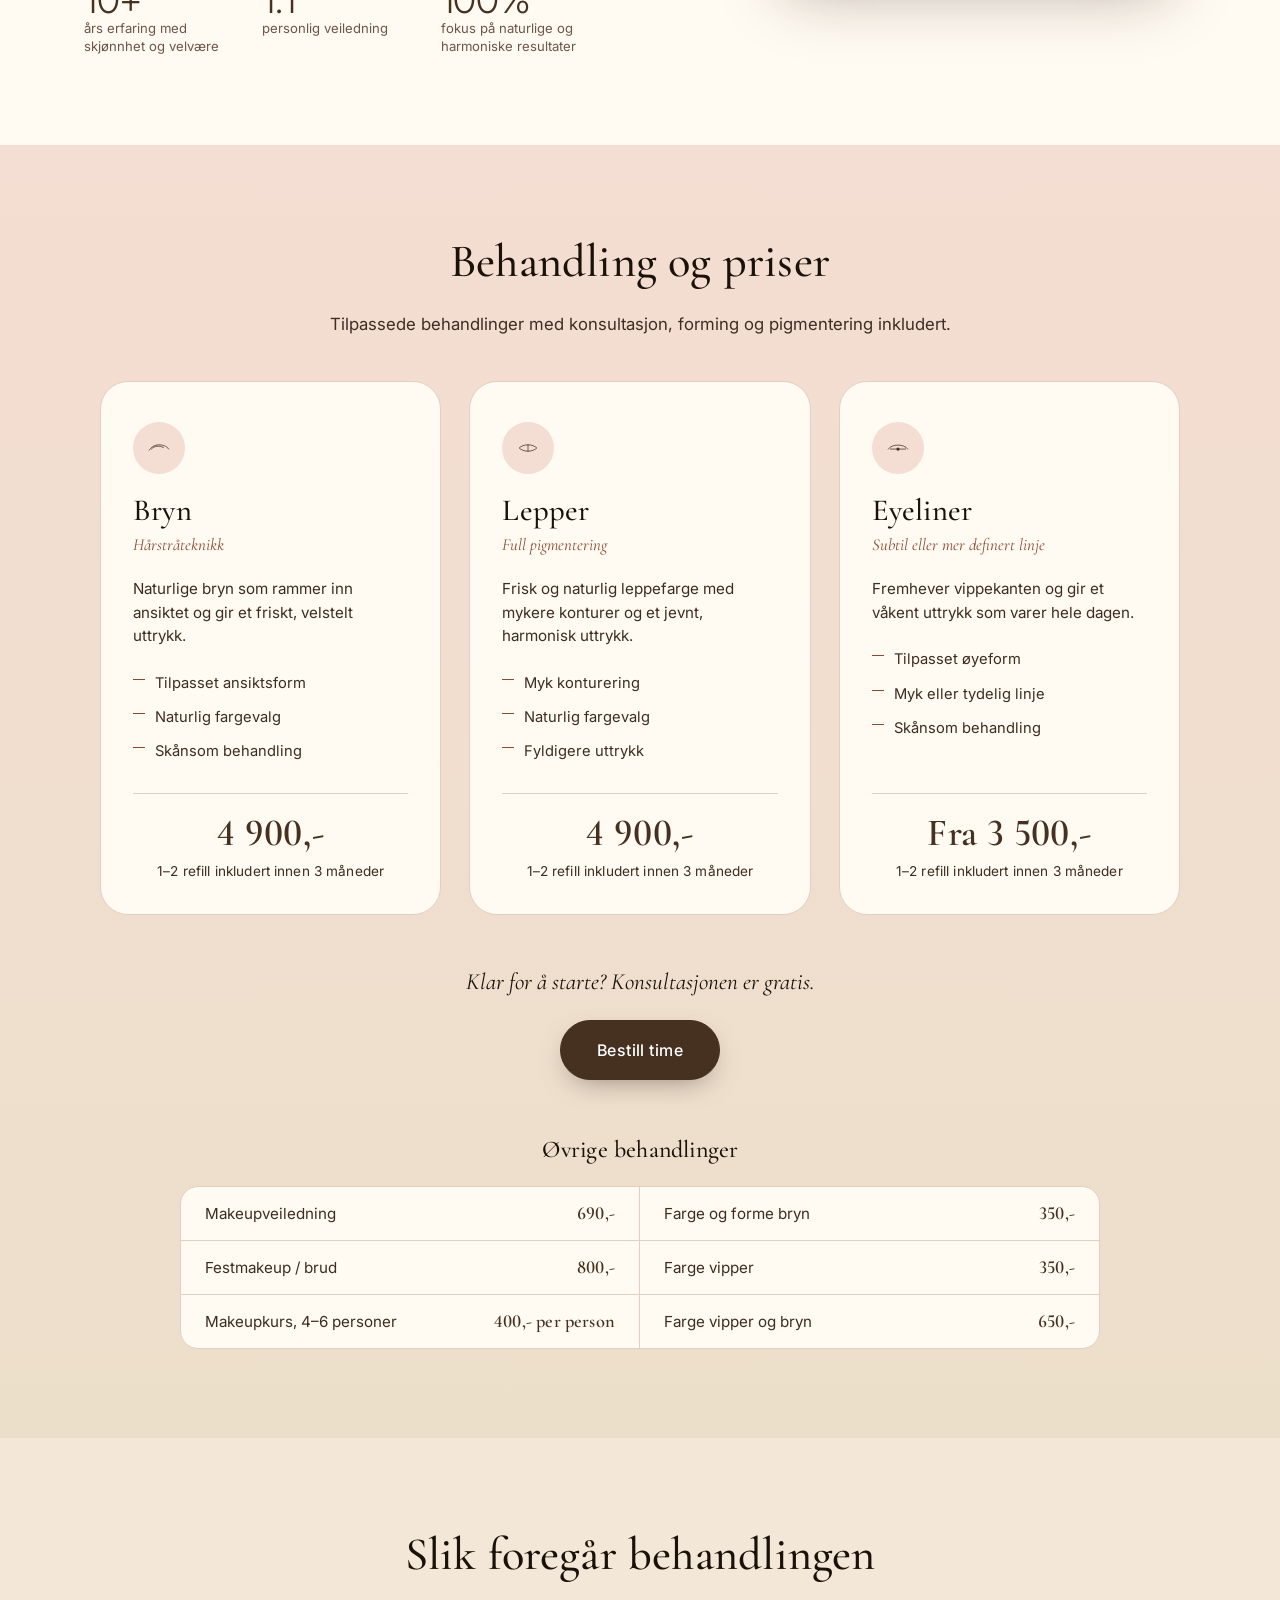
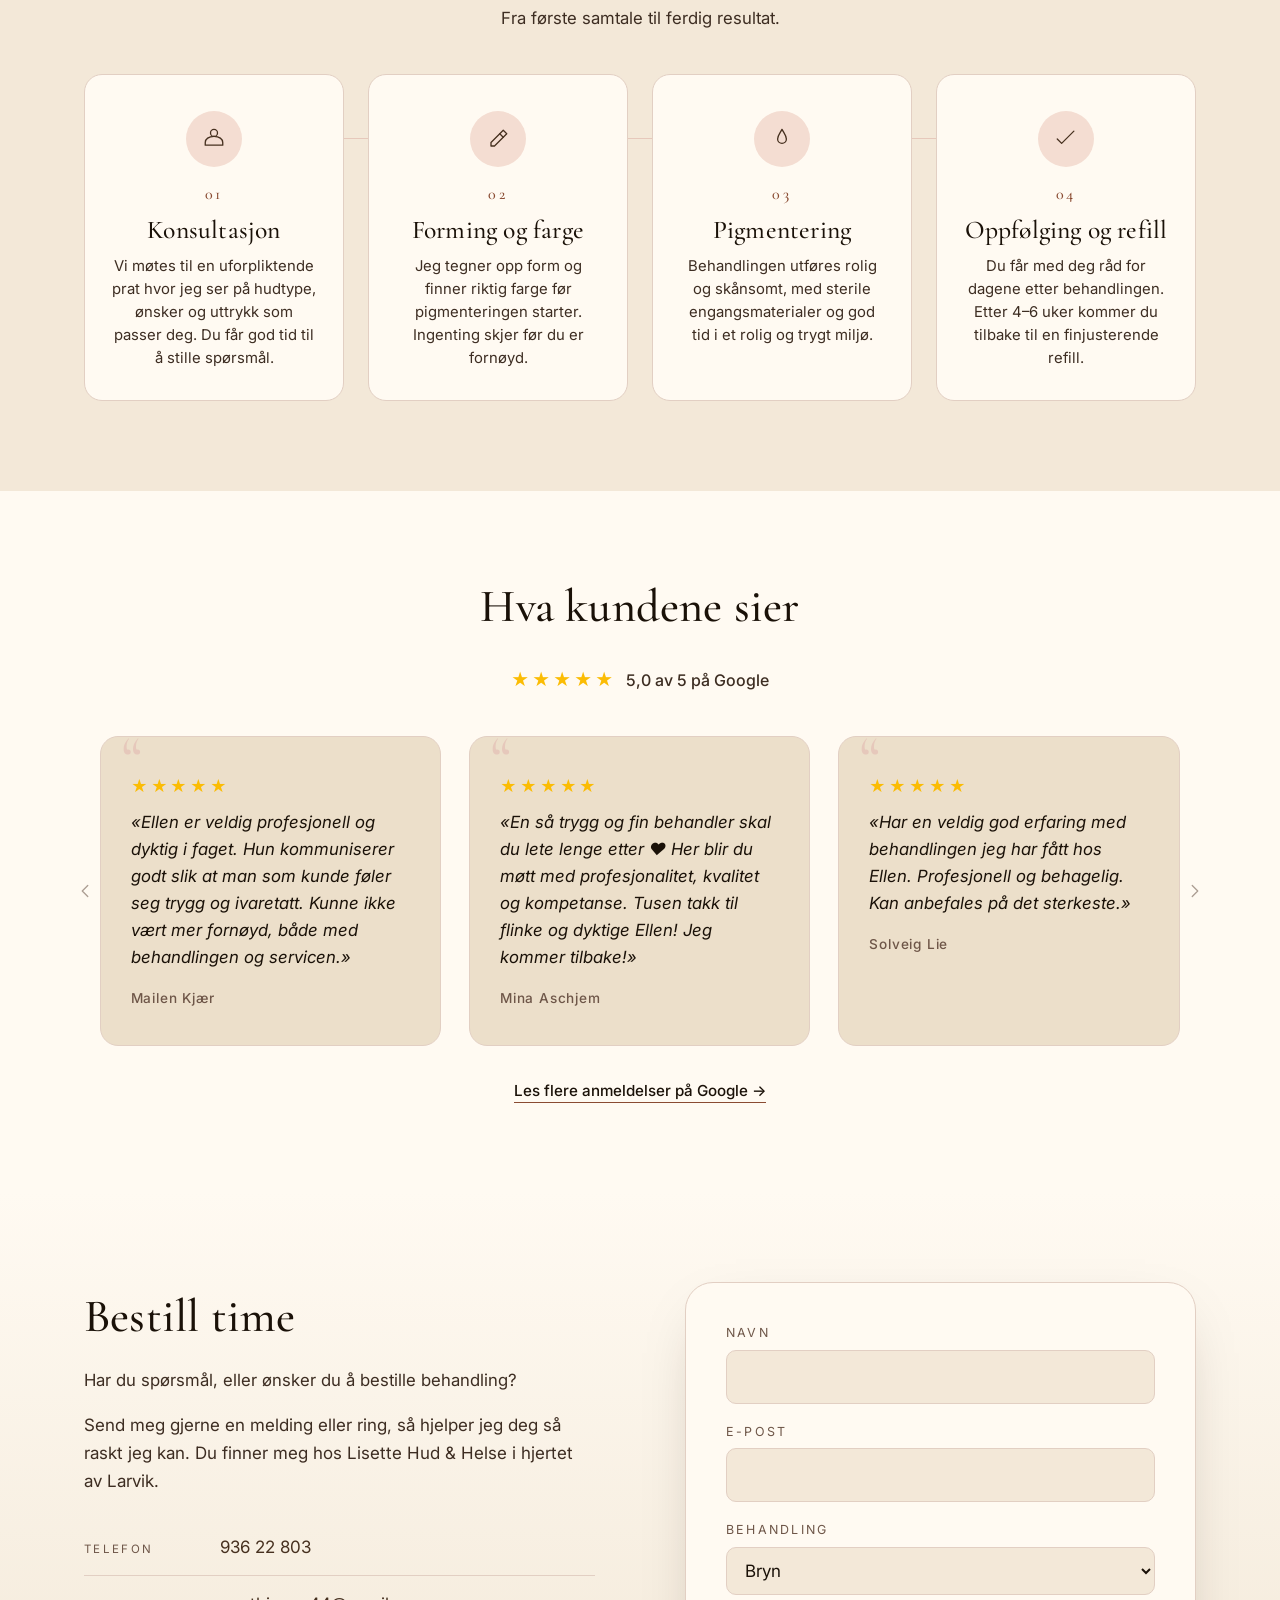
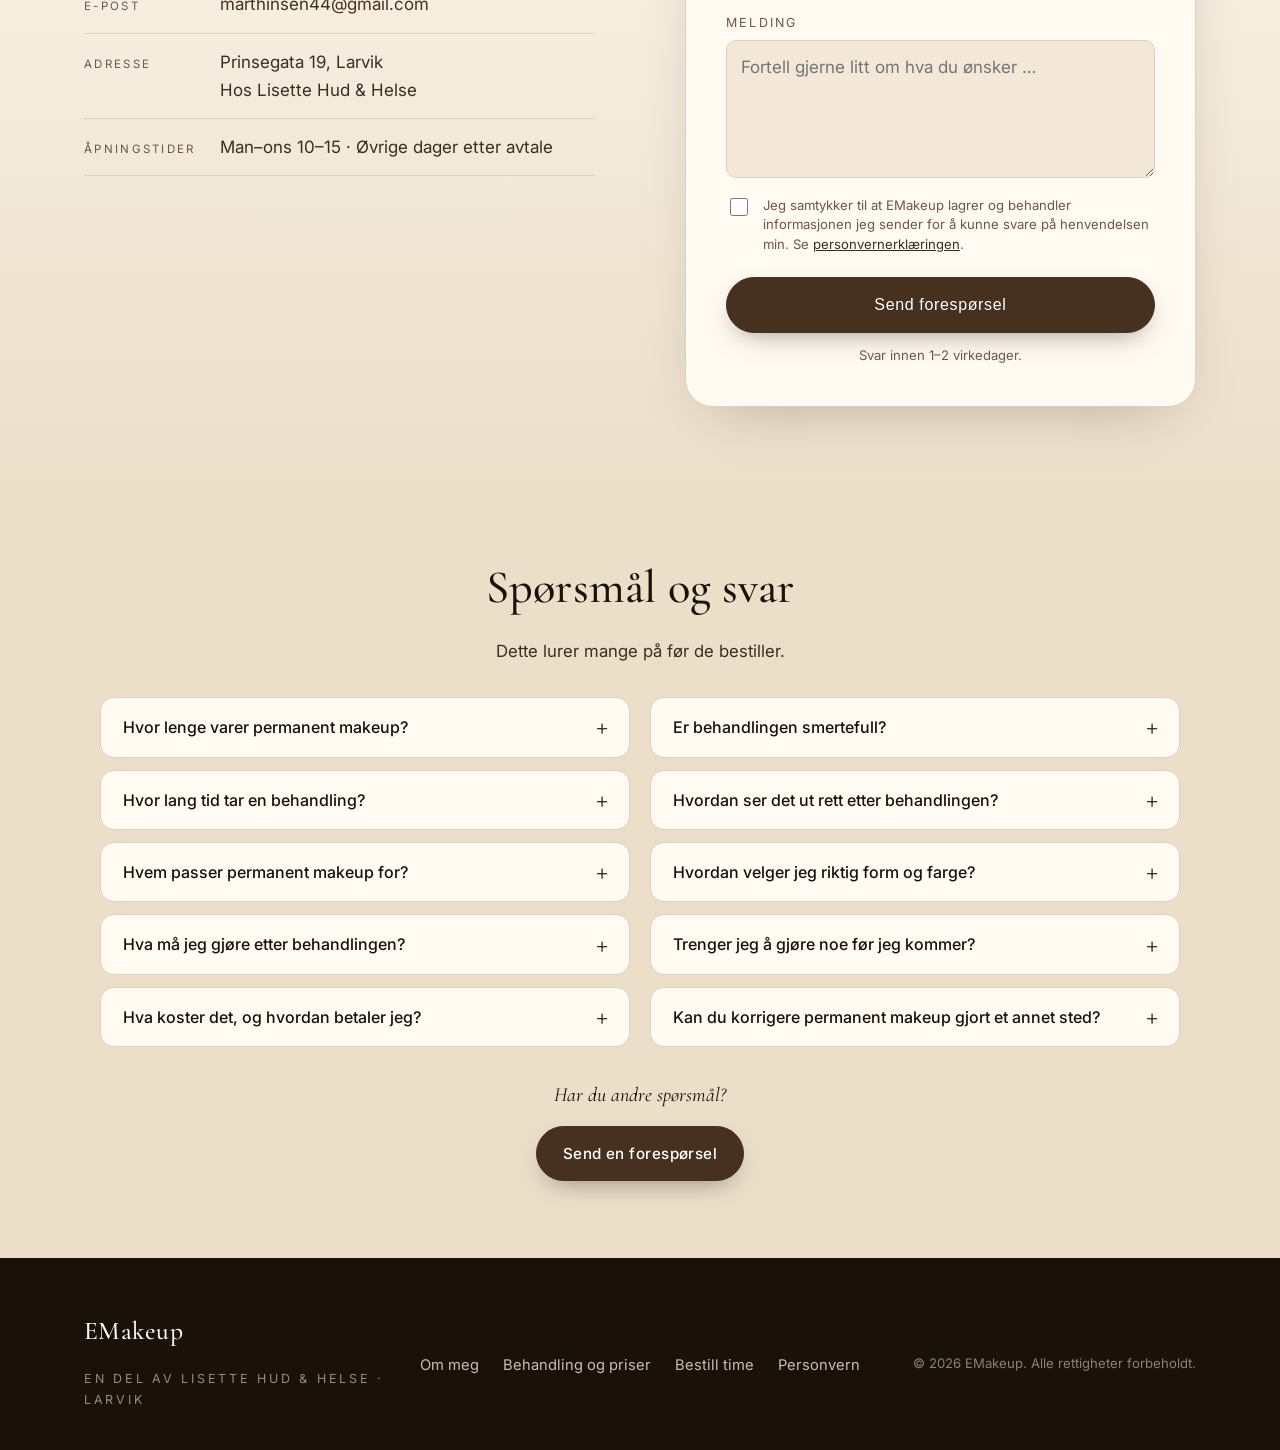
==== commit f698db40: "hero trust: use Norwegian en-dash before attribution" ====
--- a/index.html
+++ b/index.html
@@ -148,7 +148,7 @@
               <span class="hero-trust-stars" aria-hidden="true">★★★★★</span>
               <span>5,0 på Google</span>
             </a>
-            <p class="hero-trust-quote">«Anbefales på det sterkeste.» <span class="hero-trust-cite">— Solveig L.</span></p>
+            <p class="hero-trust-quote">«Anbefales på det sterkeste.» <span class="hero-trust-cite">– Solveig L.</span></p>
           </div>
         </div>
         <div class="hero-image">
